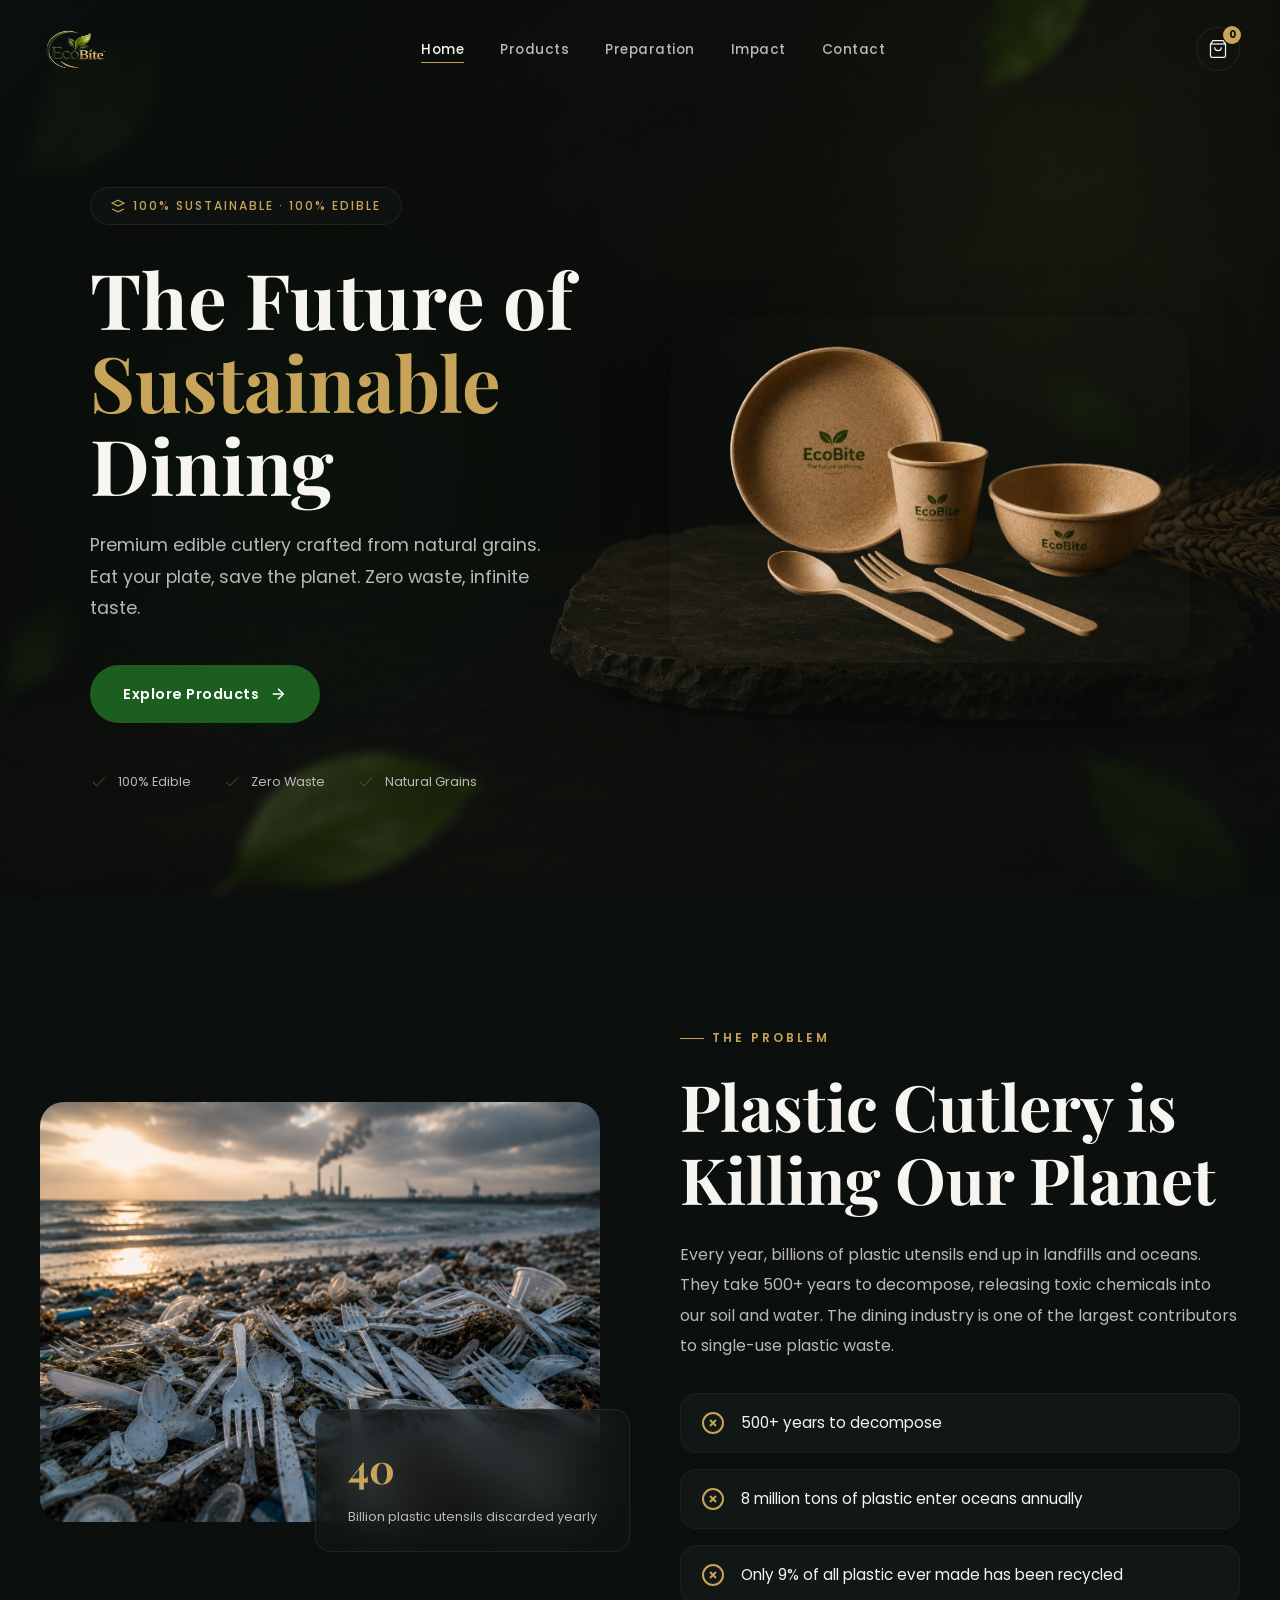
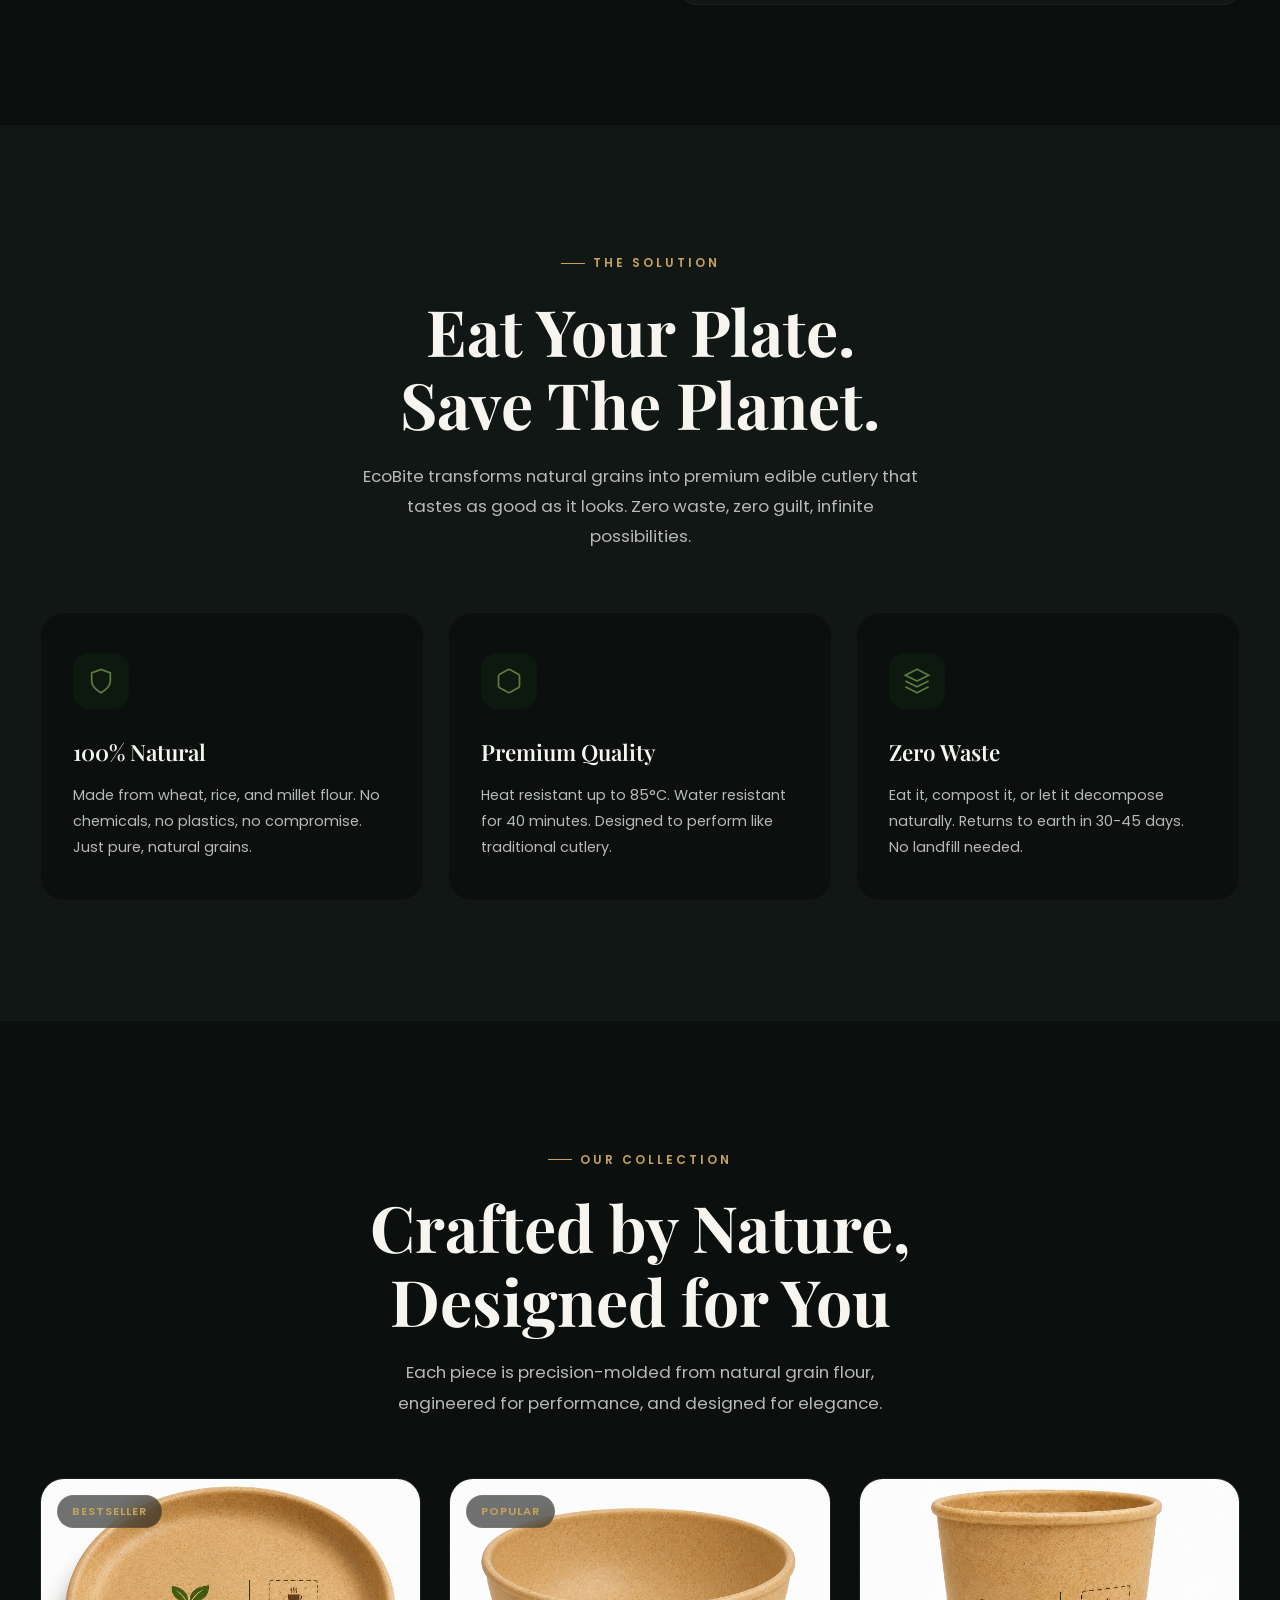
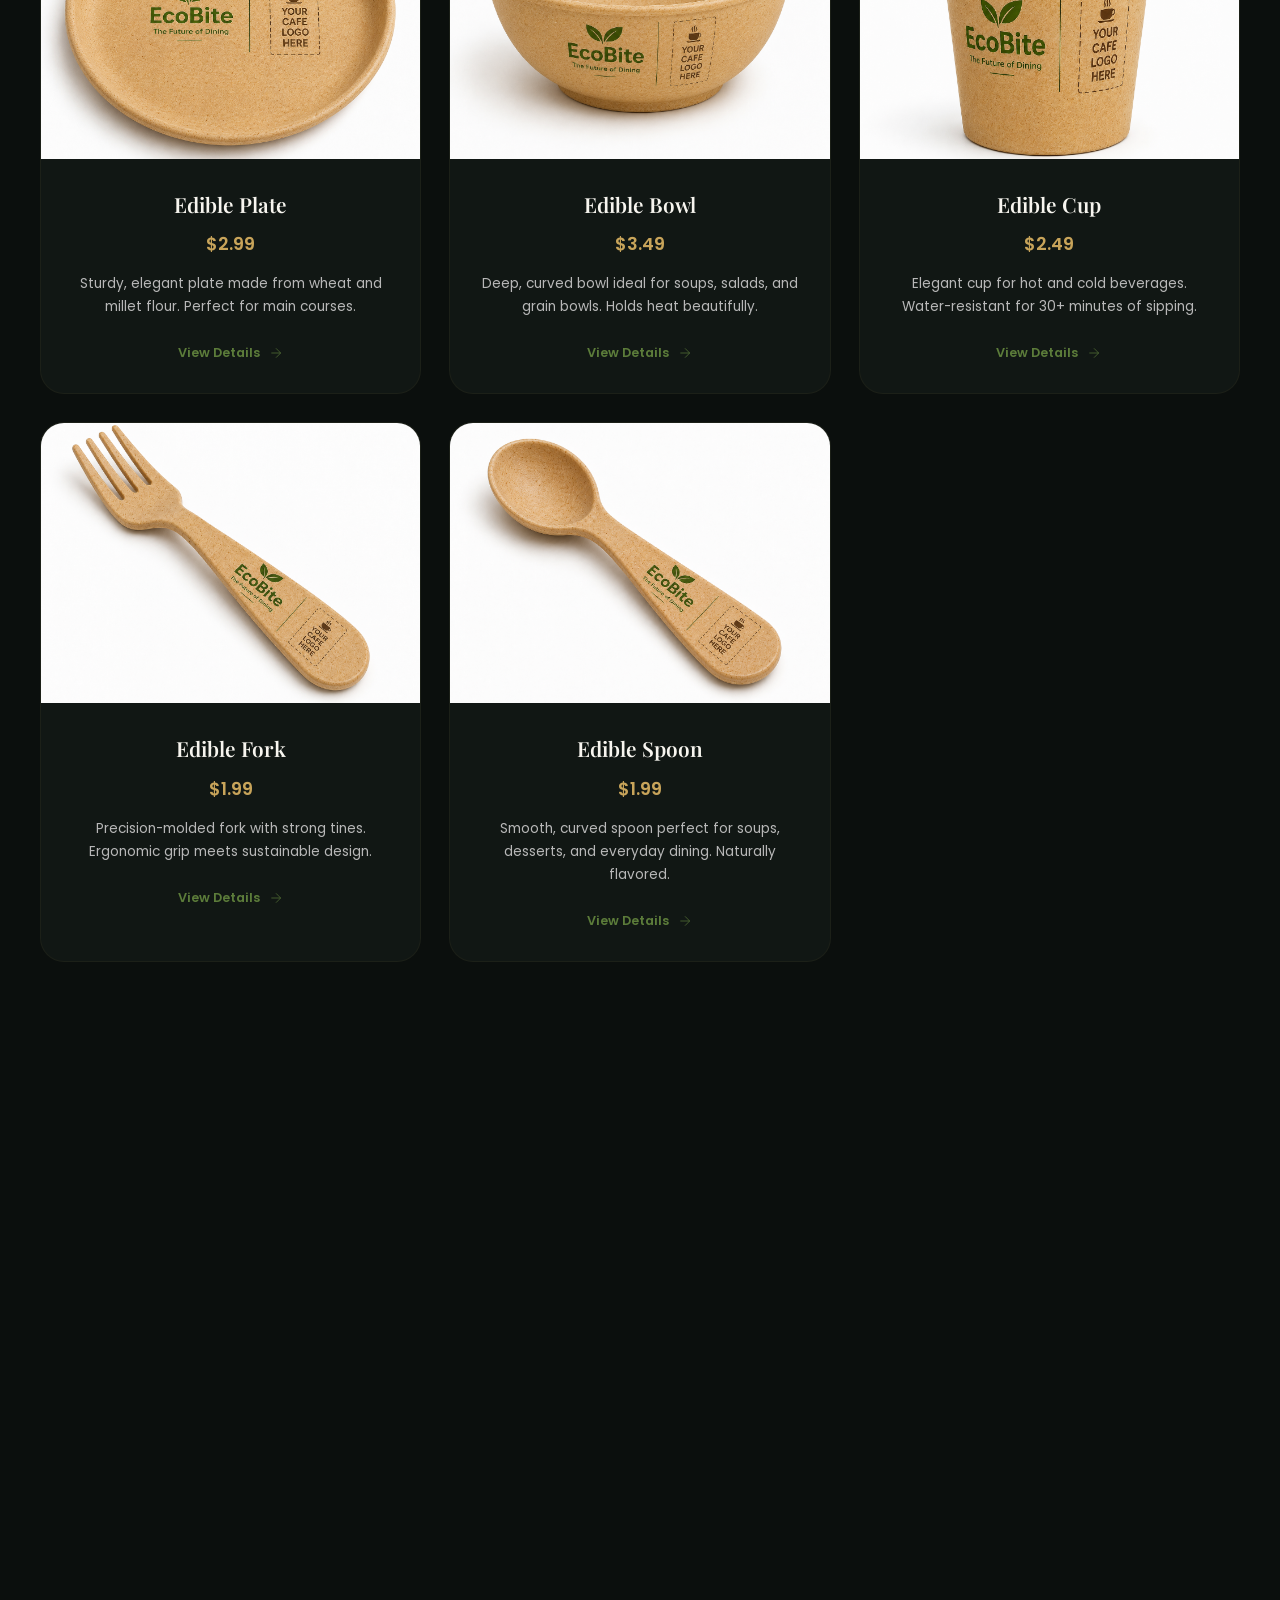
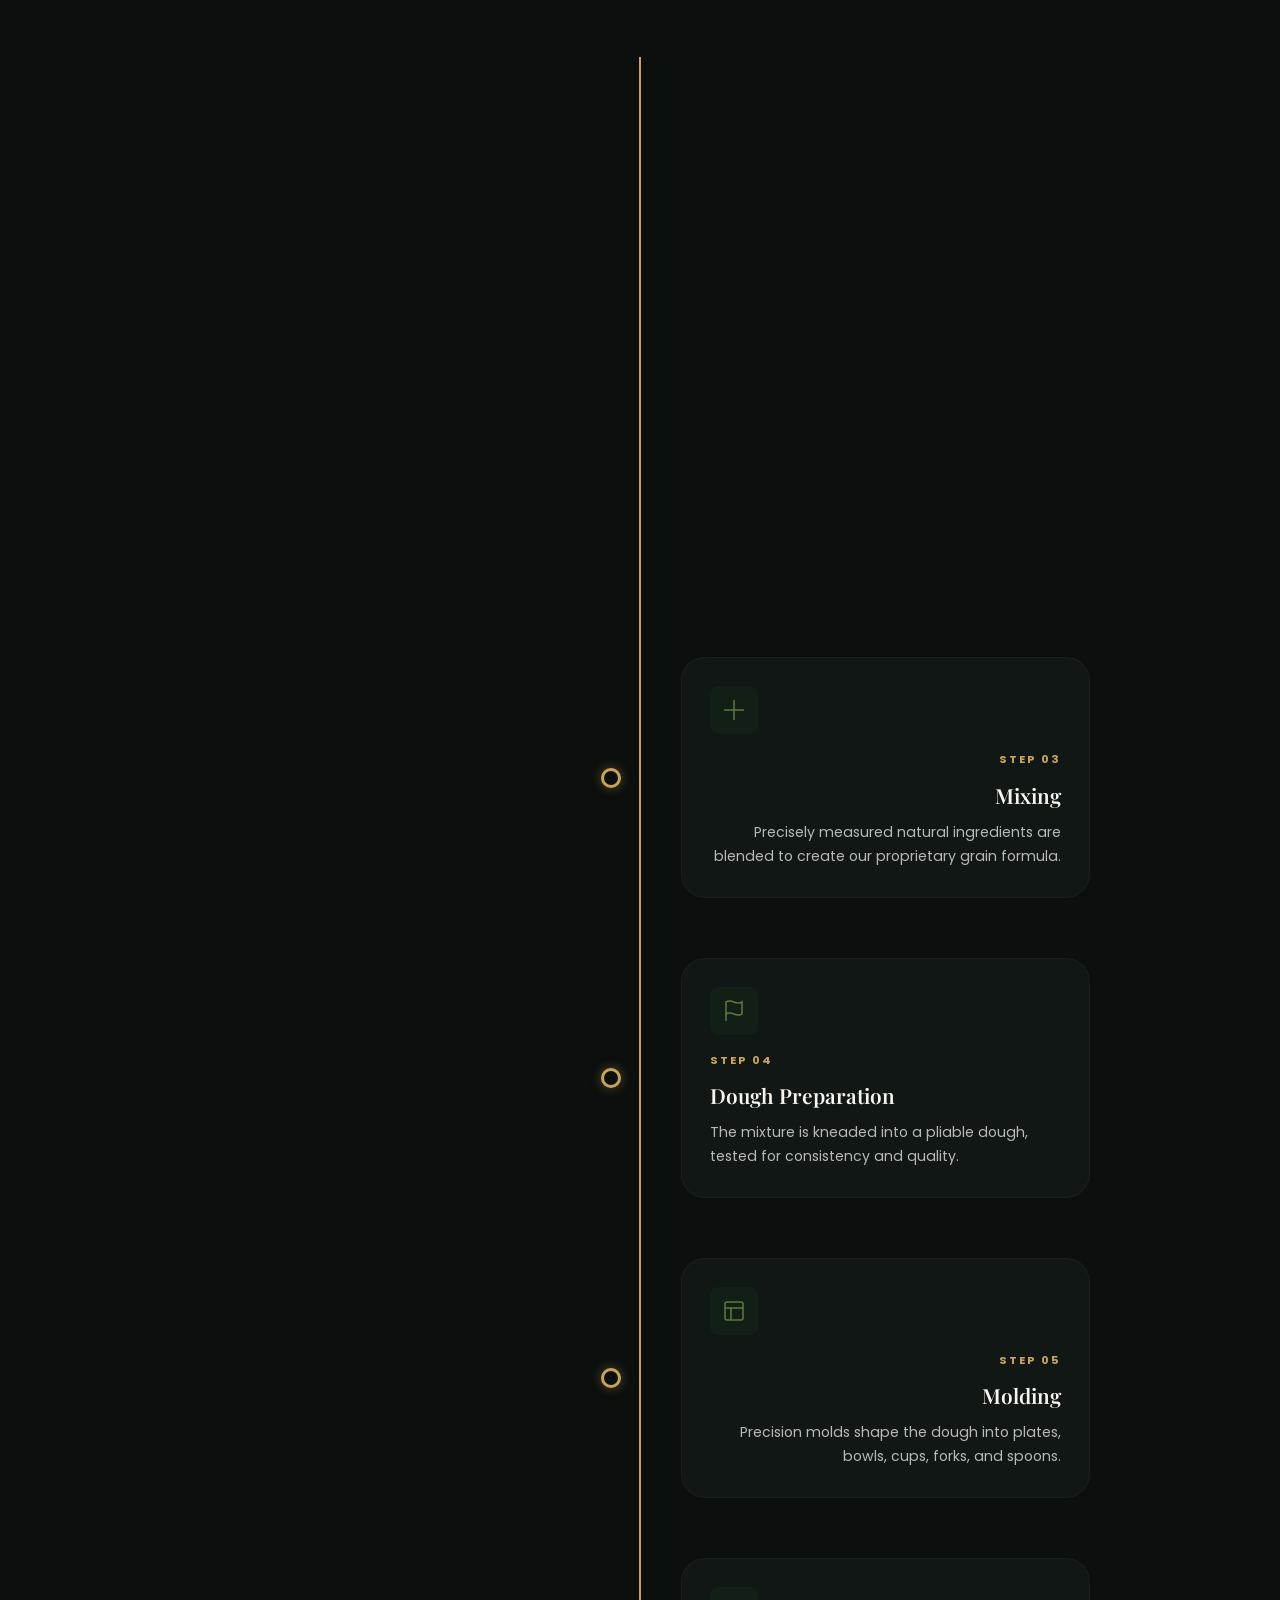
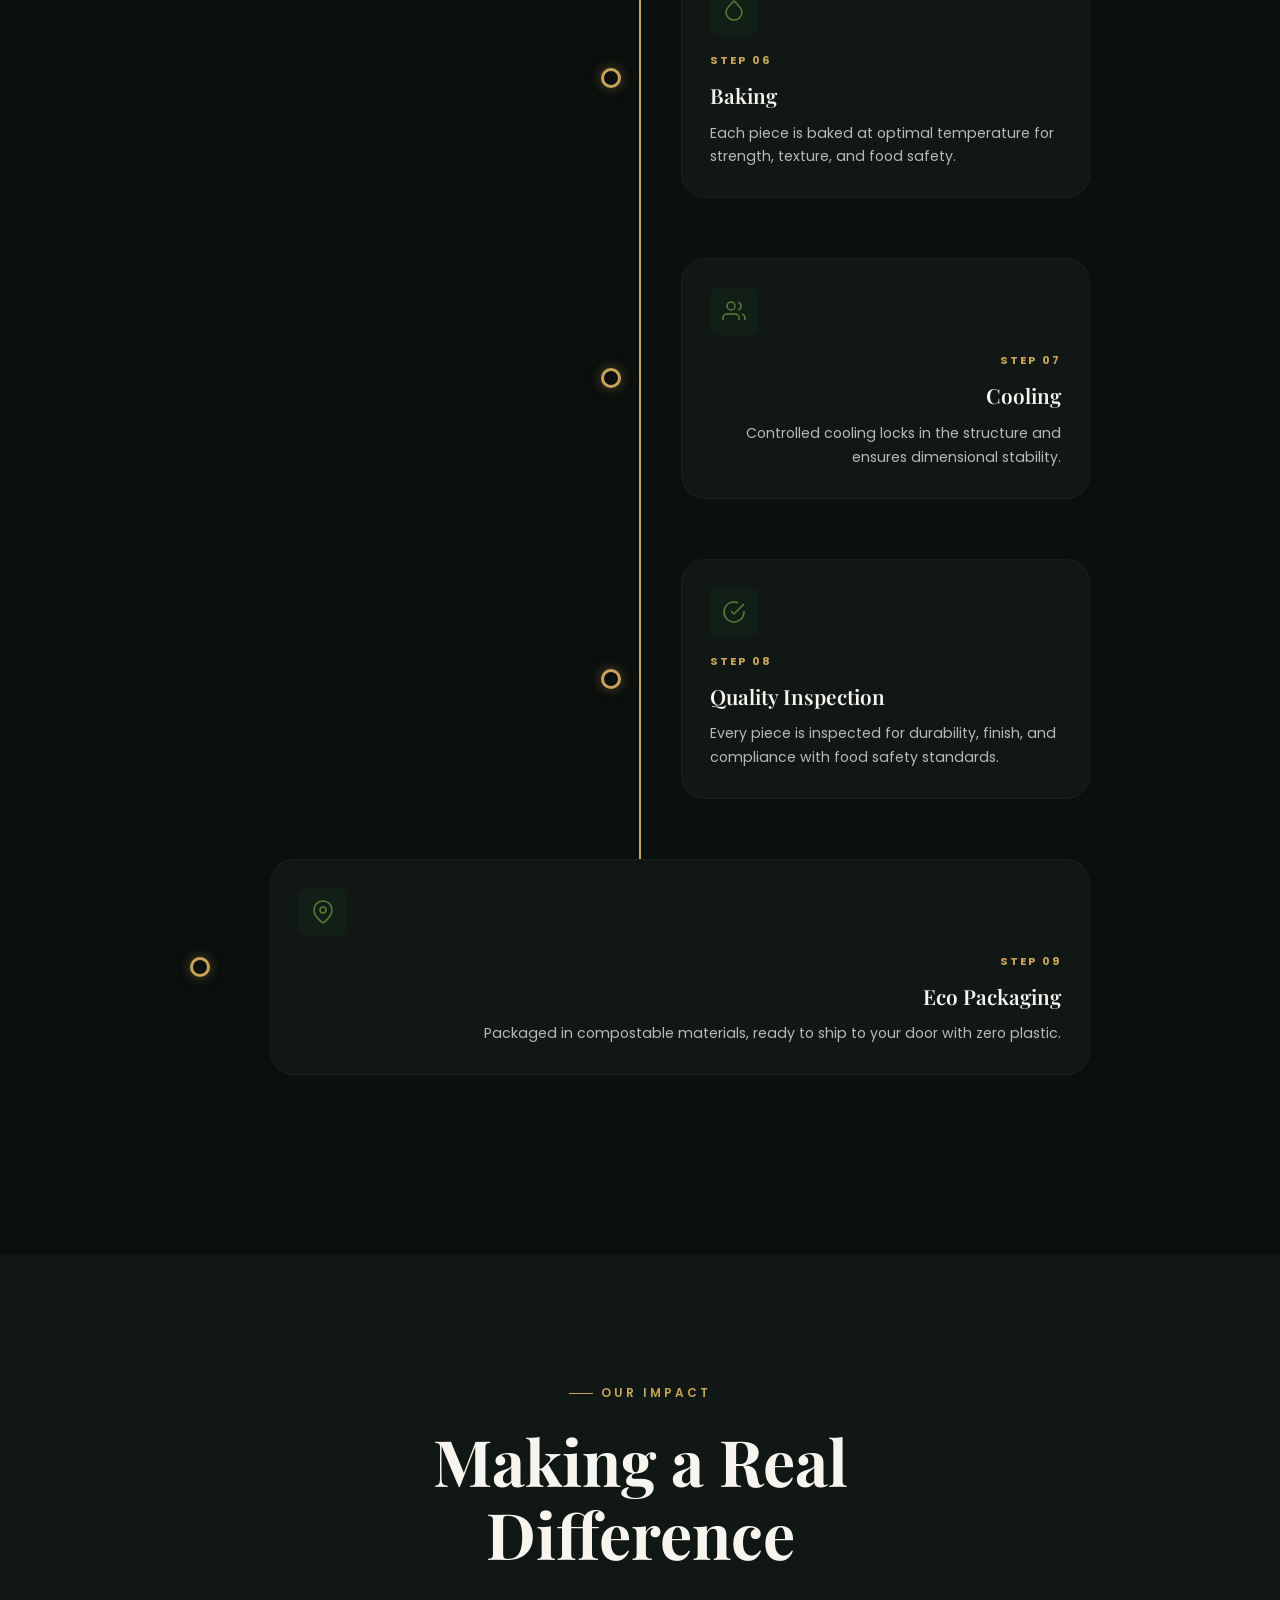
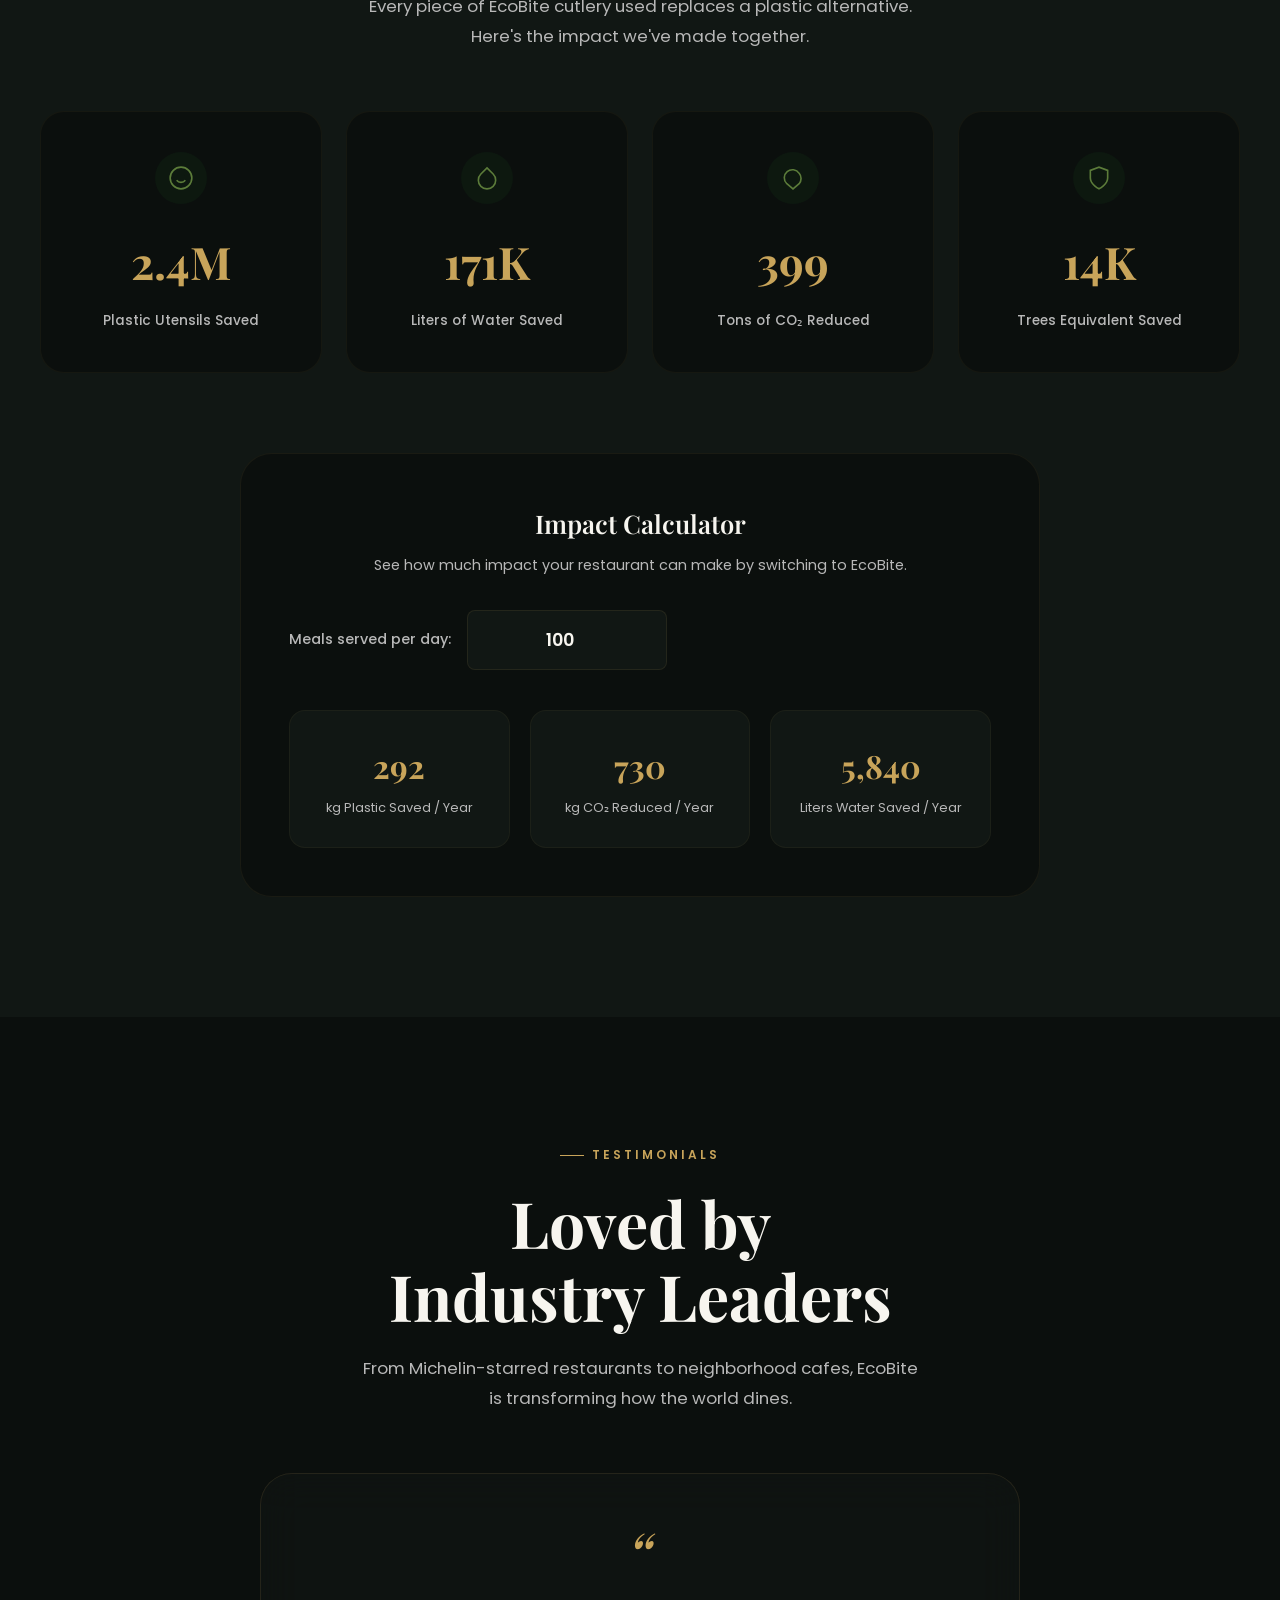
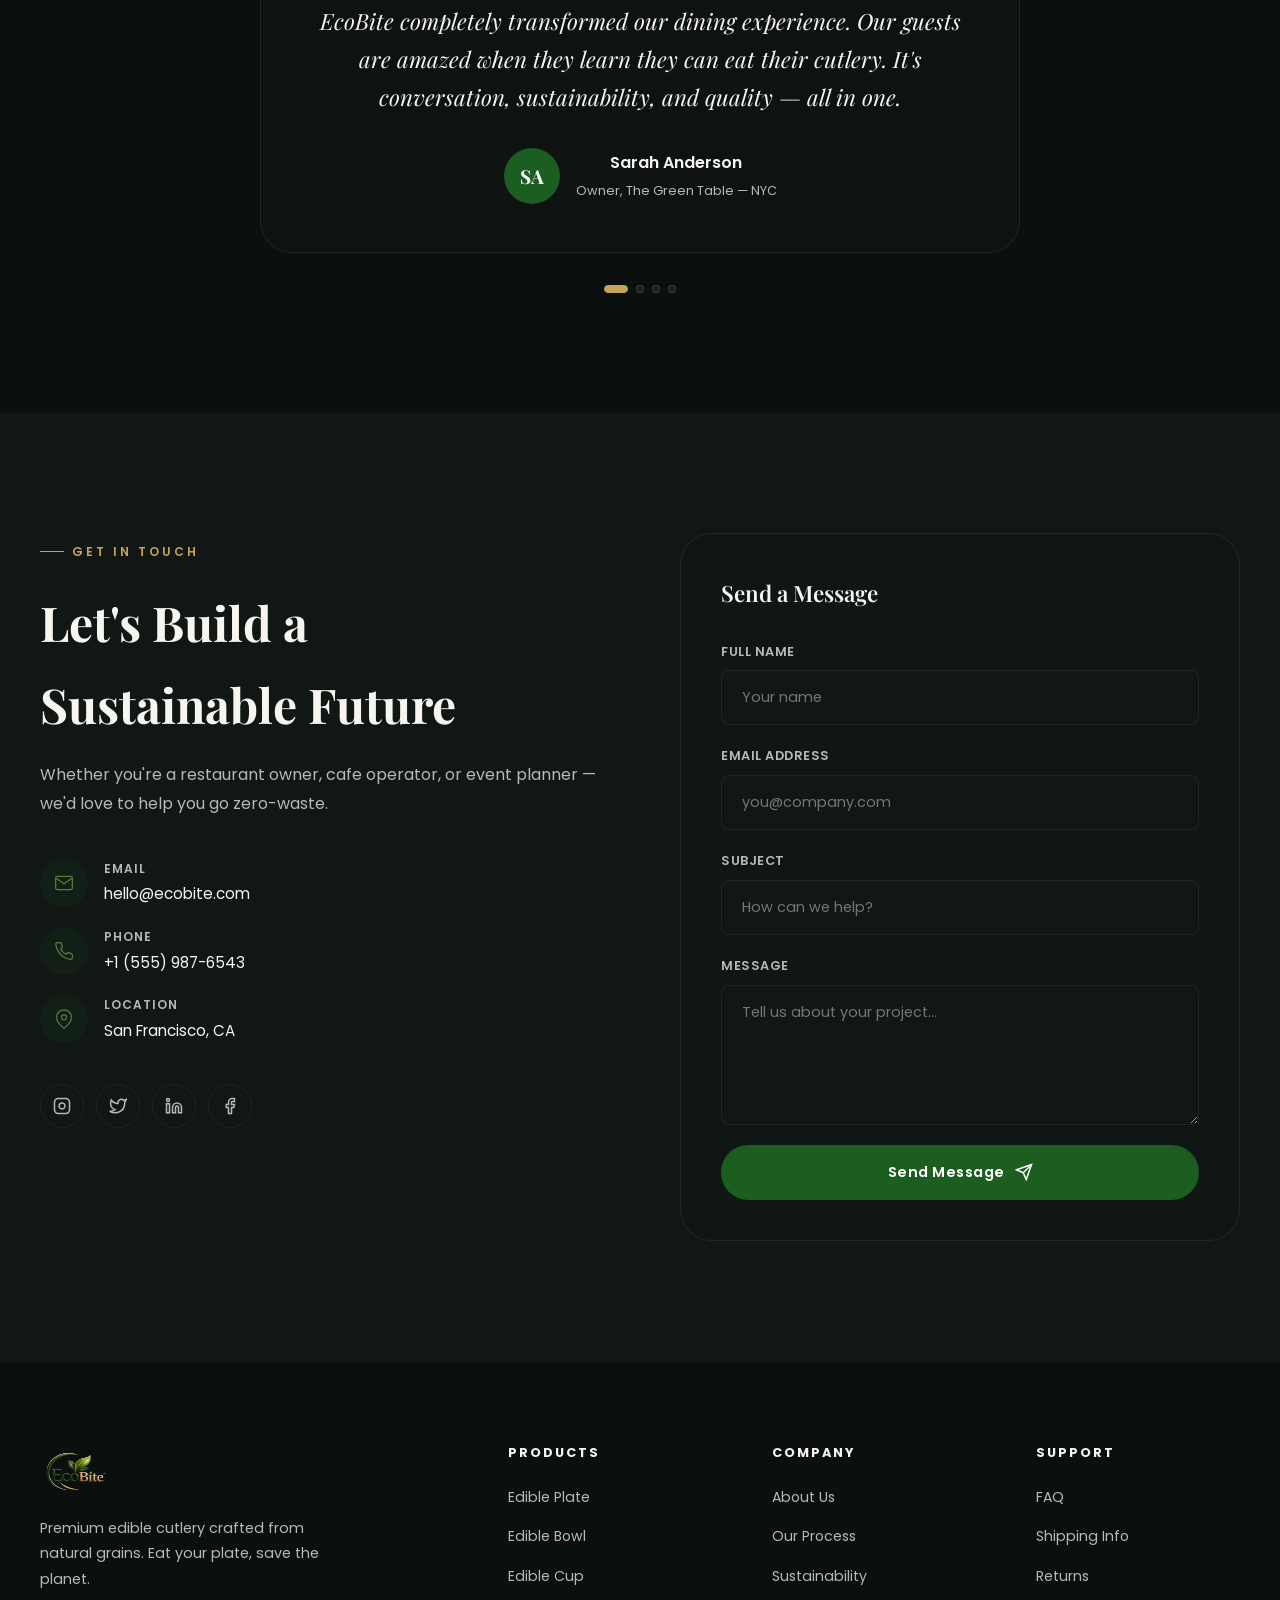
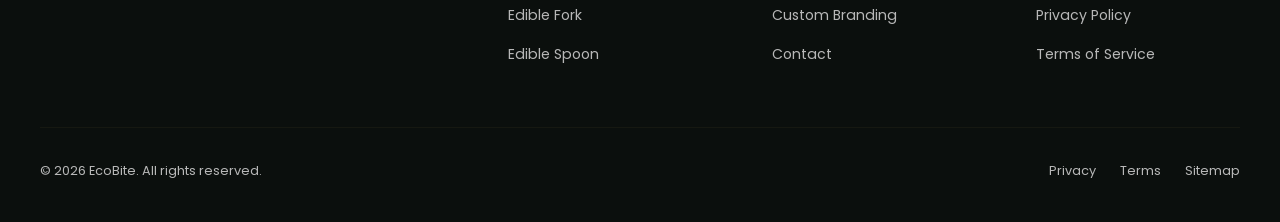
==== index.html @ d9e48e94 "Initial commit" ====
<!DOCTYPE html>
<html lang="en">
<head>
  <meta charset="UTF-8">
  <meta name="viewport" content="width=device-width, initial-scale=1.0">
  <meta name="description" content="EcoBite - Premium edible cutlery made from natural grains. The future of sustainable dining.">
  <title>EcoBite — The Future of Sustainable Dining</title>

  <!-- Fonts -->
  <link rel="preconnect" href="https://fonts.googleapis.com">
  <link rel="preconnect" href="https://fonts.gstatic.com" crossorigin>
  <link href="https://fonts.googleapis.com/css2?family=Playfair+Display:ital,wght@0,400;0,500;0,600;0,700;1,400&family=Poppins:wght@300;400;500;600;700&display=swap" rel="stylesheet">

  <!-- Styles -->
  <link rel="stylesheet" href="assets/css/style.css">
  <link rel="stylesheet" href="assets/css/animations.css">
  <link rel="stylesheet" href="assets/css/responsive.css">
</head>
<body>

  <!-- Page Loader
  <div class="page-loader" id="pageLoader">
    <div class="loader-content">
      <div class="loader-logo">Eco<span>Bite</span></div>
      <div class="loader-bar">
        <div class="loader-bar-fill"></div>
      </div>
    </div>
  </div> -->

  <!-- Scroll Progress -->
  <div class="scroll-progress" id="scrollProgress"></div>

  <!-- Navbar -->
  <nav class="navbar" id="navbar" role="navigation" aria-label="Main navigation">
    <div class="container">
      <a href="assets/images/logo.png" class="nav-logo" aria-label="EcoBite Home">
        <img src="assets/images/logo.png" alt="EcoBite Logo">
      </a>

      <ul class="nav-menu" id="navMenu">
        <li><a href="#hero" class="nav-link active">Home</a></li>
        <li><a href="products.html" class="nav-link">Products</a></li>
        <li><a href="#preparation" class="nav-link">Preparation</a></li>
        <!-- <li><a href="#branding" class="nav-link">Branding</a></li> -->
        <li><a href="#impact" class="nav-link">Impact</a></li>
        <li><a href="#contact" class="nav-link">Contact</a></li>
      </ul>

      <div class="nav-actions">
        <a href="cart.html" class="nav-cart" aria-label="Shopping cart">
          <svg viewBox="0 0 24 24"><path d="M6 2L3 6v14a2 2 0 002 2h14a2 2 0 002-2V6l-3-4z"/><line x1="3" y1="6" x2="21" y2="6"/><path d="M16 10a4 4 0 01-8 0"/></svg>
          <span class="cart-count" id="cartCount">0</span>
        </a>
        <button class="nav-toggle" id="navToggle" aria-label="Toggle menu" aria-expanded="false">
          <span></span>
          <span></span>
          <span></span>
        </button>
      </div>
    </div>
  </nav>

  <!-- Hero Section -->
  <section class="hero" id="hero">
    <div class="hero-bg">
      <img src="assets/images/background.png" alt="Sustainable dining background" loading="eager">
    </div>
    <div class="hero-spotlight" id="heroSpotlight"></div>

    <div class="container">
      <div class="hero-content reveal">
        <div class="hero-badge">
          <svg viewBox="0 0 24 24" width="14" height="14"><path d="M12 2L2 7l10 5 10-5-10-5z" stroke="currentColor" fill="none" stroke-width="2"/><path d="M2 17l10 5 10-5" stroke="currentColor" fill="none" stroke-width="2"/></svg>
          100% Sustainable · 100% Edible
        </div>
        <h1 class="hero-title">
          The Future of<br><span class="highlight">Sustainable</span><br>Dining
        </h1>
        <p class="hero-subtitle">
          Premium edible cutlery crafted from natural grains. Eat your plate, save the planet. Zero waste, infinite taste.
        </p>
        <div class="hero-buttons">
          <a href="products.html" class="btn btn-primary">
            Explore Products
            <svg viewBox="0 0 24 24"><line x1="5" y1="12" x2="19" y2="12"/><polyline points="12 5 19 12 12 19"/></svg>
          </a>
          <!-- <a href="#branding" class="btn btn-outline">Customize Your Brand</a> -->
        </div>
        <div class="hero-features">
          <div class="hero-feature">
            <svg viewBox="0 0 24 24"><polyline points="20 6 9 17 4 12"/></svg>
            <span>100% Edible</span>
          </div>
          <div class="hero-feature">
            <svg viewBox="0 0 24 24"><polyline points="20 6 9 17 4 12"/></svg>
            <span>Zero Waste</span>
          </div>
          <div class="hero-feature">
            <svg viewBox="0 0 24 24"><polyline points="20 6 9 17 4 12"/></svg>
            <span>Natural Grains</span>
          </div>
        </div>
      </div>

      <div class="hero-visual reveal-right delay-2">
        <div class="hero-image-wrapper" id="heroImageWrapper">
          <img src="assets/images/products.png" alt="EcoBite edible plate" loading="eager">
          <img class="hero-floating hero-floating-1 floating-leaf" src="assets/images/icons/leaf.svg" alt="" aria-hidden="true">
          <img class="hero-floating hero-floating-2 floating-leaf" src="assets/images/icons/leaf.svg" alt="" aria-hidden="true">
          <img class="hero-floating hero-floating-3 floating-leaf" src="assets/images/icons/leaf.svg" alt="" aria-hidden="true">
        </div>
      </div>
    </div>
  </section>

  <!-- Problem Section -->
  <section class="problem" id="problem">
    <div class="container">
      <div class="problem-visual reveal-left">
        <div class="problem-image img-zoom">
          <img src="assets/images/pollution.png " alt="Plastic pollution from disposable cutlery">
        </div>
        <div class="problem-stat-card reveal delay-3">
          <div class="number" data-count="40">40</div>
          <div class="label">Billion plastic utensils discarded yearly</div>
        </div>
      </div>

      <div class="problem-content reveal-right">
        <span class="section-label">The Problem</span>
        <h2 class="section-title">Plastic Cutlery is Killing Our Planet</h2>
        <p class="problem-text">
          Every year, billions of plastic utensils end up in landfills and oceans. They take 500+ years to decompose, releasing toxic chemicals into our soil and water. The dining industry is one of the largest contributors to single-use plastic waste.
        </p>
        <div class="problem-list">
          <div class="problem-list-item">
            <svg viewBox="0 0 24 24" stroke-width="2"><circle cx="12" cy="12" r="10"/><line x1="15" y1="9" x2="9" y2="15"/><line x1="9" y1="9" x2="15" y2="15"/></svg>
            <span>500+ years to decompose</span>
          </div>
          <div class="problem-list-item">
            <svg viewBox="0 0 24 24" stroke-width="2"><circle cx="12" cy="12" r="10"/><line x1="15" y1="9" x2="9" y2="15"/><line x1="9" y1="9" x2="15" y2="15"/></svg>
            <span>8 million tons of plastic enter oceans annually</span>
          </div>
          <div class="problem-list-item">
            <svg viewBox="0 0 24 24" stroke-width="2"><circle cx="12" cy="12" r="10"/><line x1="15" y1="9" x2="9" y2="15"/><line x1="9" y1="9" x2="15" y2="15"/></svg>
            <span>Only 9% of all plastic ever made has been recycled</span>
          </div>
        </div>
      </div>
    </div>
  </section>

  <!-- Solution Section -->
  <section class="solution" id="solution">
    <div class="container">
      <div class="reveal">
        <span class="section-label">The Solution</span>
        <h2 class="section-title">Eat Your Plate.<br>Save The Planet.</h2>
        <p class="section-subtitle">
          EcoBite transforms natural grains into premium edible cutlery that tastes as good as it looks. Zero waste, zero guilt, infinite possibilities.
        </p>
      </div>

      <div class="solution-grid stagger-in">
        <div class="solution-card reveal delay-1">
          <div class="solution-card-icon">
            <svg viewBox="0 0 24 24" stroke-width="1.5"><path d="M12 22s8-4 8-10V5l-8-3-8 3v7c0 6 8 10 8 10z"/></svg>
          </div>
          <h3>100% Natural</h3>
          <p>Made from wheat, rice, and millet flour. No chemicals, no plastics, no compromise. Just pure, natural grains.</p>
        </div>

        <div class="solution-card reveal delay-2">
          <div class="solution-card-icon">
            <svg viewBox="0 0 24 24" stroke-width="1.5"><path d="M21 16V8a2 2 0 00-1-1.73l-7-4a2 2 0 00-2 0l-7 4A2 2 0 003 8v8a2 2 0 001 1.73l7 4a2 2 0 002 0l7-4A2 2 0 0021 16z"/></svg>
          </div>
          <h3>Premium Quality</h3>
          <p>Heat resistant up to 85°C. Water resistant for 40 minutes. Designed to perform like traditional cutlery.</p>
        </div>

        <div class="solution-card reveal delay-3">
          <div class="solution-card-icon">
            <svg viewBox="0 0 24 24" stroke-width="1.5"><path d="M12 2L2 7l10 5 10-5-10-5zM2 17l10 5 10-5M2 12l10 5 10-5"/></svg>
          </div>
          <h3>Zero Waste</h3>
          <p>Eat it, compost it, or let it decompose naturally. Returns to earth in 30-45 days. No landfill needed.</p>
        </div>
      </div>
    </div>
  </section>

  <!-- Products Section -->
  <section class="products-section" id="products">
    <div class="container">
      <div class="reveal">
        <span class="section-label">Our Collection</span>
        <h2 class="section-title">Crafted by Nature,<br>Designed for You</h2>
        <p class="section-subtitle">
          Each piece is precision-molded from natural grain flour, engineered for performance, and designed for elegance.
        </p>
      </div>

      <div class="products-grid stagger-in">
        <div class="product-card reveal delay-1" onclick="window.location.href='product.html?id=plate'">
          <div class="product-card-image img-zoom">
            <img src="assets/images/plate.png" alt="EcoBite Edible Plate" loading="lazy">
            <span class="product-card-tag">Bestseller</span>
          </div>
          <div class="product-card-body">
            <h3>Edible Plate</h3>
            <div class="price">$2.99</div>
            <p>Sturdy, elegant plate made from wheat and millet flour. Perfect for main courses.</p>
            <a href="product.html?id=plate" class="product-card-link">
              View Details
              <svg viewBox="0 0 24 24"><line x1="5" y1="12" x2="19" y2="12"/><polyline points="12 5 19 12 12 19"/></svg>
            </a>
          </div>
        </div>

        <div class="product-card reveal delay-2" onclick="window.location.href='product.html?id=bowl'">
          <div class="product-card-image img-zoom">
            <img src="assets/images/bowl.png" alt="EcoBite Edible Bowl" loading="lazy">
            <span class="product-card-tag">Popular</span>
          </div>
          <div class="product-card-body">
            <h3>Edible Bowl</h3>
            <div class="price">$3.49</div>
            <p>Deep, curved bowl ideal for soups, salads, and grain bowls. Holds heat beautifully.</p>
            <a href="product.html?id=bowl" class="product-card-link">
              View Details
              <svg viewBox="0 0 24 24"><line x1="5" y1="12" x2="19" y2="12"/><polyline points="12 5 19 12 12 19"/></svg>
            </a>
          </div>
        </div>

        <div class="product-card reveal delay-3" onclick="window.location.href='product.html?id=cup'">
          <div class="product-card-image img-zoom">
            <img src="assets/images/cup.png" alt="EcoBite Edible Cup" loading="lazy">
          </div>
          <div class="product-card-body">
            <h3>Edible Cup</h3>
            <div class="price">$2.49</div>
            <p>Elegant cup for hot and cold beverages. Water-resistant for 30+ minutes of sipping.</p>
            <a href="product.html?id=cup" class="product-card-link">
              View Details
              <svg viewBox="0 0 24 24"><line x1="5" y1="12" x2="19" y2="12"/><polyline points="12 5 19 12 12 19"/></svg>
            </a>
          </div>
        </div>

        <div class="product-card reveal delay-1" onclick="window.location.href='product.html?id=fork'">
          <div class="product-card-image img-zoom">
            <img src="assets/images/fork.png" alt="EcoBite Edible Fork" loading="lazy">
          </div>
          <div class="product-card-body">
            <h3>Edible Fork</h3>
            <div class="price">$1.99</div>
            <p>Precision-molded fork with strong tines. Ergonomic grip meets sustainable design.</p>
            <a href="product.html?id=fork" class="product-card-link">
              View Details
              <svg viewBox="0 0 24 24"><line x1="5" y1="12" x2="19" y2="12"/><polyline points="12 5 19 12 12 19"/></svg>
            </a>
          </div>
        </div>

        <div class="product-card reveal delay-2" onclick="window.location.href='product.html?id=spoon'">
          <div class="product-card-image img-zoom">
            <img src="assets/images/spoon.png" alt="EcoBite Edible Spoon" loading="lazy">
          </div>
          <div class="product-card-body">
            <h3>Edible Spoon</h3>
            <div class="price">$1.99</div>
            <p>Smooth, curved spoon perfect for soups, desserts, and everyday dining. Naturally flavored.</p>
            <a href="product.html?id=spoon" class="product-card-link">
              View Details
              <svg viewBox="0 0 24 24"><line x1="5" y1="12" x2="19" y2="12"/><polyline points="12 5 19 12 12 19"/></svg>
            </a>
          </div>
        </div>
      </div>

      <div class="products-cta reveal">
        <a href="products.html" class="btn btn-outline">
          View All Products
          <svg viewBox="0 0 24 24"><line x1="5" y1="12" x2="19" y2="12"/><polyline points="12 5 19 12 12 19"/></svg>
        </a>
      </div>
    </div>
  </section>

  <!-- Branding Studio
  <section class="branding" id="branding">
    <div class="container">
      <div class="reveal">
        <span class="section-label">Custom Branding</span>
        <h2 class="section-title">Your Brand,<br>Our Cutlery</h2>
        <p class="section-subtitle">
          Design custom-branded edible cutlery for your restaurant, cafe, or event. See it live before you order.
        </p>
      </div>

      <div class="branding-studio reveal-scale">
        <div class="branding-controls">
          <h3>Design Studio</h3>

          <div class="form-group">
            <label for="cafeName">Cafe / Brand Name</label>
            <input type="text" id="cafeName" placeholder="e.g. The Green Leaf Cafe" maxlength="30">
          </div>

          <div class="form-group">
            <label for="logoUpload">Upload Logo</label>
            <input type="file" id="logoUpload" accept="image/*">
          </div>

          <div class="form-group">
            <label for="fontSelect">Font Style</label>
            <select id="fontSelect">
              <option value="Playfair Display">Playfair Display</option>
              <option value="Poppins">Poppins</option>
              <option value="Georgia">Georgia</option>
              <option value="Courier New">Courier New</option>
            </select>
          </div>

          <div class="form-group">
            <label for="textSize">Text Size</label>
            <input type="range" id="textSize" min="12" max="36" value="20">
          </div>

          <div class="form-group">
            <label for="logoPosition">Logo Position</label>
            <select id="logoPosition">
              <option value="center">Center</option>
              <option value="top">Top</option>
              <option value="bottom">Bottom</option>
              <option value="left">Left</option>
              <option value="right">Right</option>
            </select>
          </div>

          <div class="form-group">
            <label for="textPosition">Text Position</label>
            <select id="textPosition">
              <option value="below">Below Logo</option>
              <option value="above">Above Logo</option>
              <option value="overlay">Overlay</option>
            </select>
          </div>

          <div class="branding-actions">
            <button class="btn btn-outline" id="resetBranding">Reset</button>
            <button class="btn btn-gold" id="downloadBranding">
              <svg viewBox="0 0 24 24"><path d="M21 15v4a2 2 0 01-2 2H5a2 2 0 01-2-2v-4"/><polyline points="7 10 12 15 17 10"/><line x1="12" y1="15" x2="12" y2="3"/></svg>
              Download
            </button>
          </div>
        </div>

        <div class="branding-preview">
          <div class="preview-product-tabs">
            <button class="preview-tab active" data-product="plate">Plate</button>
            <button class="preview-tab" data-product="cup">Cup</button>
            <button class="preview-tab" data-product="fork">Fork</button>
            <button class="preview-tab" data-product="spoon">Spoon</button>
            <button class="preview-tab" data-product="bowl">Bowl</button>
          </div>
          <div class="preview-canvas-container">
            <canvas id="brandingCanvas" width="360" height="360"></canvas>
          </div>
        </div>
      </div>
    </div>
  </section> -->

  <!-- Preparation Process -->
  <section class="preparation" id="preparation">
    <div class="container">
      <div class="reveal">
        <span class="section-label">Our Process</span>
        <h2 class="section-title">From Grain to<br>Your Table</h2>
        <p class="section-subtitle">
          Every piece of EcoBite cutlery goes through a meticulous 9-step process to ensure premium quality and sustainability.
        </p>
      </div>

      <div class="timeline" id="timeline">
        <div class="timeline-progress" id="timelineProgress"></div>

        <div class="timeline-item reveal-left">
          <div class="timeline-item-content">
            <div class="timeline-item-icon">
              <svg viewBox="0 0 24 24" stroke-width="1.5"><path d="M12 22c5.523 0 10-4.477 10-10S17.523 2 12 2 2 6.477 2 12s4.477 10 10 10z"/><path d="M7 12l3 3 7-7"/></svg>
            </div>
            <div class="timeline-step">Step 01</div>
            <h3>Grain Selection</h3>
            <p>We source the finest organic wheat, rice, and millet flour from certified sustainable farms.</p>
          </div>
          <div class="timeline-dot"></div>
          <div class="timeline-spacer"></div>
        </div>

        <div class="timeline-item reveal-right">
          <div class="timeline-spacer"></div>
          <div class="timeline-dot"></div>
          <div class="timeline-item-content">
            <div class="timeline-item-icon">
              <svg viewBox="0 0 24 24" stroke-width="1.5"><circle cx="12" cy="12" r="10"/><path d="M8 12h8M12 8v8"/></svg>
            </div>
            <div class="timeline-step">Step 02</div>
            <h3>Grinding</h3>
            <p>Grains are precision-ground to achieve the perfect texture for molding and durability.</p>
          </div>
        </div>

        <div class="timeline-item reveal-left">
          <div class="timeline-item-content">
            <div class="timeline-item-icon">
              <svg viewBox="0 0 24 24" stroke-width="1.5"><path d="M12 2v20M2 12h20"/></svg>
            </div>
            <div class="timeline-step">Step 03</div>
            <h3>Mixing</h3>
            <p>Precisely measured natural ingredients are blended to create our proprietary grain formula.</p>
          </div>
          <div class="timeline-dot"></div>
          <div class="timeline-spacer"></div>
        </div>

        <div class="timeline-item reveal-right">
          <div class="timeline-spacer"></div>
          <div class="timeline-dot"></div>
          <div class="timeline-item-content">
            <div class="timeline-item-icon">
              <svg viewBox="0 0 24 24" stroke-width="1.5"><path d="M4 15s1-1 4-1 5 2 8 2 4-1 4-1V3s-1 1-4 1-5-2-8-2-4 1-4 1z"/><line x1="4" y1="22" x2="4" y2="15"/></svg>
            </div>
            <div class="timeline-step">Step 04</div>
            <h3>Dough Preparation</h3>
            <p>The mixture is kneaded into a pliable dough, tested for consistency and quality.</p>
          </div>
        </div>

        <div class="timeline-item reveal-left">
          <div class="timeline-item-content">
            <div class="timeline-item-icon">
              <svg viewBox="0 0 24 24" stroke-width="1.5"><rect x="3" y="3" width="18" height="18" rx="2"/><path d="M3 9h18M9 21V9"/></svg>
            </div>
            <div class="timeline-step">Step 05</div>
            <h3>Molding</h3>
            <p>Precision molds shape the dough into plates, bowls, cups, forks, and spoons.</p>
          </div>
          <div class="timeline-dot"></div>
          <div class="timeline-spacer"></div>
        </div>

        <div class="timeline-item reveal-right">
          <div class="timeline-spacer"></div>
          <div class="timeline-dot"></div>
          <div class="timeline-item-content">
            <div class="timeline-item-icon">
              <svg viewBox="0 0 24 24" stroke-width="1.5"><path d="M12 2c-4 4-8 7-8 11a8 8 0 0016 0c0-4-4-7-8-11z"/></svg>
            </div>
            <div class="timeline-step">Step 06</div>
            <h3>Baking</h3>
            <p>Each piece is baked at optimal temperature for strength, texture, and food safety.</p>
          </div>
        </div>

        <div class="timeline-item reveal-left">
          <div class="timeline-item-content">
            <div class="timeline-item-icon">
              <svg viewBox="0 0 24 24" stroke-width="1.5"><path d="M17 21v-2a4 4 0 00-4-4H5a4 4 0 00-4 4v2"/><circle cx="9" cy="7" r="4"/><path d="M23 21v-2a4 4 0 00-3-3.87M16 3.13a4 4 0 010 7.75"/></svg>
            </div>
            <div class="timeline-step">Step 07</div>
            <h3>Cooling</h3>
            <p>Controlled cooling locks in the structure and ensures dimensional stability.</p>
          </div>
          <div class="timeline-dot"></div>
          <div class="timeline-spacer"></div>
        </div>

        <div class="timeline-item reveal-right">
          <div class="timeline-spacer"></div>
          <div class="timeline-dot"></div>
          <div class="timeline-item-content">
            <div class="timeline-item-icon">
              <svg viewBox="0 0 24 24" stroke-width="1.5"><path d="M22 11.08V12a10 10 0 11-5.93-9.14"/><polyline points="22 4 12 14.01 9 11.01"/></svg>
            </div>
            <div class="timeline-step">Step 08</div>
            <h3>Quality Inspection</h3>
            <p>Every piece is inspected for durability, finish, and compliance with food safety standards.</p>
          </div>
        </div>

        <div class="timeline-item reveal-left">
          <div class="timeline-item-content">
            <div class="timeline-item-icon">
              <svg viewBox="0 0 24 24" stroke-width="1.5"><path d="M21 10c0 7-9 13-9 13s-9-6-9-13a9 9 0 0118 0z"/><circle cx="12" cy="10" r="3"/></svg>
            </div>
            <div class="timeline-step">Step 09</div>
            <h3>Eco Packaging</h3>
            <p>Packaged in compostable materials, ready to ship to your door with zero plastic.</p>
          </div>
          <div class="timeline-dot"></div>
        </div>
      </div>
    </div>
  </section>

  <!-- Impact Section -->
  <section class="impact" id="impact">
    <div class="container">
      <div class="reveal">
        <span class="section-label">Our Impact</span>
        <h2 class="section-title">Making a Real<br>Difference</h2>
        <p class="section-subtitle">
          Every piece of EcoBite cutlery used replaces a plastic alternative. Here's the impact we've made together.
        </p>
      </div>

      <div class="impact-counters stagger-in">
        <div class="counter-card reveal delay-1">
          <div class="counter-icon">
            <svg viewBox="0 0 24 24" stroke-width="1.5"><path d="M12 22c5.523 0 10-4.477 10-10S17.523 2 12 2 2 6.477 2 12s4.477 10 10 10z"/><path d="M8 14s1.5 2 4 2 4-2 4-2"/><line x1="9" y1="9" x2="9.01" y2="9"/><line x1="15" y1="9" x2="15.01" y2="9"/></svg>
          </div>
          <div class="counter-number" data-target="2500000">0</div>
          <div class="counter-label">Plastic Utensils Saved</div>
        </div>

        <div class="counter-card reveal delay-2">
          <div class="counter-icon">
            <svg viewBox="0 0 24 24" stroke-width="1.5"><path d="M12 2.69l5.66 5.66a8 8 0 11-11.31 0z"/></svg>
          </div>
          <div class="counter-number" data-target="180000">0</div>
          <div class="counter-label">Liters of Water Saved</div>
        </div>

        <div class="counter-card reveal delay-3">
          <div class="counter-icon">
            <svg viewBox="0 0 24 24" stroke-width="1.5"><path d="M17.7 7.7a7.5 7.5 0 10-11.4 9.6L12 22l5.7-4.7a7.5 7.5 0 000-9.6z"/></svg>
          </div>
          <div class="counter-number" data-target="420">0</div>
          <div class="counter-label">Tons of CO₂ Reduced</div>
        </div>

        <div class="counter-card reveal delay-4">
          <div class="counter-icon">
            <svg viewBox="0 0 24 24" stroke-width="1.5"><path d="M12 22s8-4 8-10V5l-8-3-8 3v7c0 6 8 10 8 10z"/></svg>
          </div>
          <div class="counter-number" data-target="15000">0</div>
          <div class="counter-label">Trees Equivalent Saved</div>
        </div>
      </div>

      <!-- Calculator -->
      <div class="calculator reveal-scale">
        <h3>Impact Calculator</h3>
        <p>See how much impact your restaurant can make by switching to EcoBite.</p>

        <div class="calculator-input-group">
          <label for="mealsPerDay">Meals served per day:</label>
          <input type="number" id="mealsPerDay" value="100" min="1" max="10000" placeholder="100">
        </div>

        <div class="calculator-results">
          <div class="calc-result-card">
            <div class="value" id="calcPlastic">0</div>
            <div class="label">kg Plastic Saved / Year</div>
          </div>
          <div class="calc-result-card">
            <div class="value" id="calcCO2">0</div>
            <div class="label">kg CO₂ Reduced / Year</div>
          </div>
          <div class="calc-result-card">
            <div class="value" id="calcWater">0</div>
            <div class="label">Liters Water Saved / Year</div>
          </div>
        </div>
      </div>
    </div>
  </section>

  <!-- Testimonials -->
  <section class="testimonials" id="testimonials">
    <div class="container">
      <div class="reveal">
        <span class="section-label">Testimonials</span>
        <h2 class="section-title">Loved by<br>Industry Leaders</h2>
        <p class="section-subtitle">
          From Michelin-starred restaurants to neighborhood cafes, EcoBite is transforming how the world dines.
        </p>
      </div>

      <div class="testimonial-slider reveal-scale" id="testimonialSlider">
        <div class="testimonial-track" id="testimonialTrack">
          <div class="testimonial-slide">
            <div class="testimonial-card">
              <div class="testimonial-quote">
                EcoBite completely transformed our dining experience. Our guests are amazed when they learn they can eat their cutlery. It's conversation, sustainability, and quality — all in one.
              </div>
              <div class="testimonial-author">
                <div class="testimonial-avatar">SA</div>
                <div class="testimonial-info">
                  <h4>Sarah Anderson</h4>
                  <span>Owner, The Green Table — NYC</span>
                </div>
              </div>
            </div>
          </div>

          <div class="testimonial-slide">
            <div class="testimonial-card">
              <div class="testimonial-quote">
                We switched from plastic to EcoBite six months ago. Our waste has dropped by 40%, and our customers love the story behind every bite. It's a no-brainer for any serious restaurant.
              </div>
              <div class="testimonial-author">
                <div class="testimonial-avatar">MR</div>
                <div class="testimonial-info">
                  <h4>Marco Rosetti</h4>
                  <span>Chef, Terra Bistro — Milan</span>
                </div>
              </div>
            </div>
          </div>

          <div class="testimonial-slide">
            <div class="testimonial-card">
              <div class="testimonial-quote">
                The branding studio was a game-changer. We customized cutlery with our cafe logo and it's become our signature. Customers post about it daily. Best marketing investment ever.
              </div>
              <div class="testimonial-author">
                <div class="testimonial-avatar">JP</div>
                <div class="testimonial-info">
                  <h4>Jessica Park</h4>
                  <span>Founder, Bloom Cafe — Seoul</span>
                </div>
              </div>
            </div>
          </div>

          <div class="testimonial-slide">
            <div class="testimonial-card">
              <div class="testimonial-quote">
                Quality is exceptional. Heat resistance is perfect for our soups and the cups hold up beautifully. EcoBite proves sustainability doesn't mean compromise.
              </div>
              <div class="testimonial-author">
                <div class="testimonial-avatar">DK</div>
                <div class="testimonial-info">
                  <h4>David Kim</h4>
                  <span>Director, Earth Eats — San Francisco</span>
                </div>
              </div>
            </div>
          </div>
        </div>

        <div class="testimonial-dots" id="testimonialDots">
          <button class="testimonial-dot active" data-index="0" aria-label="Testimonial 1"></button>
          <button class="testimonial-dot" data-index="1" aria-label="Testimonial 2"></button>
          <button class="testimonial-dot" data-index="2" aria-label="Testimonial 3"></button>
          <button class="testimonial-dot" data-index="3" aria-label="Testimonial 4"></button>
        </div>
      </div>
    </div>
  </section>

  <!-- Contact Section -->
  <section class="contact" id="contact">
    <div class="container">
      <div class="contact-info reveal-left">
        <span class="section-label">Get in Touch</span>
        <h2>Let's Build a<br>Sustainable Future</h2>
        <p>Whether you're a restaurant owner, cafe operator, or event planner — we'd love to help you go zero-waste.</p>

        <div class="contact-details">
          <div class="contact-detail">
            <div class="contact-detail-icon">
              <svg viewBox="0 0 24 24" stroke-width="1.5"><path d="M4 4h16c1.1 0 2 .9 2 2v12c0 1.1-.9 2-2 2H4c-1.1 0-2-.9-2-2V6c0-1.1.9-2 2-2z"/><polyline points="22,6 12,13 2,6"/></svg>
            </div>
            <div class="contact-detail-text">
              <span>Email</span>
              <p>hello@ecobite.com</p>
            </div>
          </div>
          <div class="contact-detail">
            <div class="contact-detail-icon">
              <svg viewBox="0 0 24 24" stroke-width="1.5"><path d="M22 16.92v3a2 2 0 01-2.18 2 19.79 19.79 0 01-8.63-3.07 19.5 19.5 0 01-6-6 19.79 19.79 0 01-3.07-8.67A2 2 0 014.11 2h3a2 2 0 012 1.72 12.84 12.84 0 00.7 2.81 2 2 0 01-.45 2.11L8.09 9.91a16 16 0 006 6l1.27-1.27a2 2 0 012.11-.45 12.84 12.84 0 002.81.7A2 2 0 0122 16.92z"/></svg>
            </div>
            <div class="contact-detail-text">
              <span>Phone</span>
              <p>+1 (555) 987-6543</p>
            </div>
          </div>
          <div class="contact-detail">
            <div class="contact-detail-icon">
              <svg viewBox="0 0 24 24" stroke-width="1.5"><path d="M21 10c0 7-9 13-9 13s-9-6-9-13a9 9 0 0118 0z"/><circle cx="12" cy="10" r="3"/></svg>
            </div>
            <div class="contact-detail-text">
              <span>Location</span>
              <p>San Francisco, CA</p>
            </div>
          </div>
        </div>

        <div class="contact-socials">
          <a href="#" class="contact-social" aria-label="Instagram">
            <svg viewBox="0 0 24 24"><rect x="2" y="2" width="20" height="20" rx="5"/><path d="M16 11.37A4 4 0 1112.63 8 4 4 0 0116 11.37z"/><line x1="17.5" y1="6.5" x2="17.51" y2="6.5"/></svg>
          </a>
          <a href="#" class="contact-social" aria-label="Twitter">
            <svg viewBox="0 0 24 24"><path d="M23 3a10.9 10.9 0 01-3.14 1.53 4.48 4.48 0 00-7.86 3v1A10.66 10.66 0 013 4s-4 9 5 13a11.64 11.64 0 01-7 2c9 5 20 0 20-11.5a4.5 4.5 0 00-.08-.83A7.72 7.72 0 0023 3z"/></svg>
          </a>
          <a href="#" class="contact-social" aria-label="LinkedIn">
            <svg viewBox="0 0 24 24"><path d="M16 8a6 6 0 016 6v7h-4v-7a2 2 0 00-2-2 2 2 0 00-2 2v7h-4v-7a6 6 0 016-6z"/><rect x="2" y="9" width="4" height="12"/><circle cx="4" cy="4" r="2"/></svg>
          </a>
          <a href="#" class="contact-social" aria-label="Facebook">
            <svg viewBox="0 0 24 24"><path d="M18 2h-3a5 5 0 00-5 5v3H7v4h3v8h4v-8h3l1-4h-4V7a1 1 0 011-1h3z"/></svg>
          </a>
        </div>
      </div>

      <div class="contact-form reveal-right">
        <h3>Send a Message</h3>
        <form id="contactForm">
          <div class="form-group">
            <label for="contactName">Full Name</label>
            <input type="text" id="contactName" placeholder="Your name" required>
          </div>
          <div class="form-group">
            <label for="contactEmail">Email Address</label>
            <input type="email" id="contactEmail" placeholder="you@company.com" required>
          </div>
          <div class="form-group">
            <label for="contactSubject">Subject</label>
            <input type="text" id="contactSubject" placeholder="How can we help?">
          </div>
          <div class="form-group">
            <label for="contactMessage">Message</label>
            <textarea id="contactMessage" placeholder="Tell us about your project..." required></textarea>
          </div>
          <button type="submit" class="btn btn-primary">
            Send Message
            <svg viewBox="0 0 24 24"><line x1="22" y1="2" x2="11" y2="13"/><polygon points="22 2 15 22 11 13 2 9 22 2"/></svg>
          </button>
        </form>
      </div>
    </div>
  </section>

  <!-- Footer -->
  <footer class="footer">
    <div class="container">
      <div class="footer-grid">
        <div class="footer-brand">
          <a href="assets/images/logo.png" class="nav-logo" aria-label="EcoBite Home">
        <img src="assets/images/logo.png" alt="EcoBite Logo">
      </a>
          <p>Premium edible cutlery crafted from natural grains. Eat your plate, save the planet.</p>
        </div>

        <div class="footer-col">
          <h4>Products</h4>
          <ul>
            <li><a href="product.html?id=plate">Edible Plate</a></li>
            <li><a href="product.html?id=bowl">Edible Bowl</a></li>
            <li><a href="product.html?id=cup">Edible Cup</a></li>
            <li><a href="product.html?id=fork">Edible Fork</a></li>
            <li><a href="product.html?id=spoon">Edible Spoon</a></li>
          </ul>
        </div>

        <div class="footer-col">
          <h4>Company</h4>
          <ul>
            <li><a href="#solution">About Us</a></li>
            <li><a href="#preparation">Our Process</a></li>
            <li><a href="#impact">Sustainability</a></li>
            <li><a href="#branding">Custom Branding</a></li>
            <li><a href="#contact">Contact</a></li>
          </ul>
        </div>

        <div class="footer-col">
          <h4>Support</h4>
          <ul>
            <li><a href="#">FAQ</a></li>
            <li><a href="#">Shipping Info</a></li>
            <li><a href="#">Returns</a></li>
            <li><a href="#">Privacy Policy</a></li>
            <li><a href="#">Terms of Service</a></li>
          </ul>
        </div>
      </div>

      <div class="footer-bottom">
        <p>&copy; 2026 EcoBite. All rights reserved.</p>
        <div class="footer-bottom-links">
          <a href="#">Privacy</a>
          <a href="#">Terms</a>
          <a href="#">Sitemap</a>
        </div>
      </div>
    </div>
  </footer>

  <!-- Scripts -->
  <script src="assets/js/app.js"></script>
  <script src="assets/js/animations.js"></script>
</body>
</html>
---- assets/css/style.css ----
/* ============================================
   EcoBite - Main Stylesheet
   Premium Sustainable Dining Experience
   ============================================ */

/* ---------- CSS Variables ---------- */
:root {
  --bg-primary: #0B0F0D;
  --bg-surface: #111714;
  --bg-surface-2: #17201B;
  --green-primary: #1B5E20;
  --green-secondary: #5C7C3A;
  --gold: #C8A45A;
  --cream: #F7F5EF;
  --white: #FFFFFF;
  --text-secondary: #B8B8B8;
  --glass-bg: rgba(17, 23, 20, 0.6);
  --glass-border: rgba(200, 164, 90, 0.12);
  --glass-blur: 20px;
  --shadow-sm: 0 2px 8px rgba(0,0,0,0.2);
  --shadow-md: 0 8px 32px rgba(0,0,0,0.3);
  --shadow-lg: 0 16px 64px rgba(0,0,0,0.4);
  --shadow-glow: 0 0 40px rgba(27, 94, 32, 0.15);
  --radius-sm: 8px;
  --radius-md: 16px;
  --radius-lg: 24px;
  --radius-xl: 32px;
  --transition-fast: 0.2s cubic-bezier(0.4, 0, 0.2, 1);
  --transition-smooth: 0.4s cubic-bezier(0.4, 0, 0.2, 1);
  --transition-spring: 0.6s cubic-bezier(0.34, 1.56, 0.64, 1);
  --font-heading: 'Playfair Display', Georgia, serif;
  --font-body: 'Poppins', -apple-system, sans-serif;
  --max-width: 1280px;
  --section-padding: 120px 0;
}

/* ---------- Reset & Base ---------- */
*, *::before, *::after {
  margin: 0;
  padding: 0;
  box-sizing: border-box;
}

html {
  scroll-behavior: smooth;
  font-size: 16px;
  -webkit-font-smoothing: antialiased;
  -moz-osx-font-smoothing: grayscale;
}

body {
  font-family: var(--font-body);
  background: var(--bg-primary);
  color: var(--cream);
  line-height: 1.7;
  overflow-x: hidden;
}

a {
  color: inherit;
  text-decoration: none;
  transition: color var(--transition-fast);
}

img {
  max-width: 100%;
  height: auto;
  display: block;
}

ul, ol {
  list-style: none;
}

button {
  font-family: inherit;
  cursor: pointer;
  border: none;
  background: none;
  color: inherit;
}

input, textarea, select {
  font-family: inherit;
  color: inherit;
  background: none;
  border: none;
  outline: none;
}

::selection {
  background: var(--green-primary);
  color: var(--white);
}

/* ---------- Scrollbar ---------- */
::-webkit-scrollbar {
  width: 6px;
}
::-webkit-scrollbar-track {
  background: var(--bg-primary);
}
::-webkit-scrollbar-thumb {
  background: var(--green-secondary);
  border-radius: 3px;
}

/* ---------- Utility Classes ---------- */
.container {
  max-width: var(--max-width);
  margin: 0 auto;
  padding: 0 40px;
}

.section-label {
  display: inline-flex;
  align-items: center;
  gap: 8px;
  font-size: 0.75rem;
  font-weight: 600;
  letter-spacing: 3px;
  text-transform: uppercase;
  color: var(--gold);
  margin-bottom: 20px;
}

.section-label::before {
  content: '';
  width: 24px;
  height: 1px;
  background: var(--gold);
}

.section-title {
  font-family: var(--font-heading);
  font-size: clamp(2.5rem, 5vw, 4rem);
  font-weight: 700;
  line-height: 1.15;
  color: var(--cream);
  margin-bottom: 20px;
}

.section-subtitle {
  font-size: 1.05rem;
  color: var(--text-secondary);
  max-width: 560px;
  line-height: 1.8;
}

/* ---------- Scroll Progress Bar ---------- */
.scroll-progress {
  position: fixed;
  top: 0;
  left: 0;
  height: 2px;
  background: linear-gradient(90deg, var(--green-primary), var(--gold));
  z-index: 10001;
  transition: width 0.1s linear;
}

/* ---------- Navbar ---------- */
.navbar {
  position: fixed;
  top: 0;
  left: 0;
  right: 0;
  z-index: 10000;
  padding: 20px 0;
  transition: all var(--transition-smooth);
}

.navbar.scrolled {
  padding: 12px 0;
  background: var(--glass-bg);
  backdrop-filter: blur(var(--glass-blur));
  -webkit-backdrop-filter: blur(var(--glass-blur));
  border-bottom: 1px solid var(--glass-border);
}

.navbar .container {
  display: flex;
  align-items: center;
  justify-content: space-between;
}

.nav-logo {
  display: flex;
  align-items: center;
  gap: 12px;
  font-family: var(--font-heading);
  font-size: 1.5rem;
  font-weight: 700;
  color: var(--cream);
}

.nav-logo img {
  height: 58px;
  width: 70px;
}

.nav-logo span {
  color: var(--gold);
}

.nav-menu {
  display: flex;
  align-items: center;
  gap: 36px;
}

.nav-link {
  font-size: 0.85rem;
  font-weight: 500;
  letter-spacing: 0.5px;
  color: var(--text-secondary);
  transition: color var(--transition-fast);
  position: relative;
}

.nav-link::after {
  content: '';
  position: absolute;
  bottom: -4px;
  left: 0;
  width: 0;
  height: 1px;
  background: var(--gold);
  transition: width var(--transition-smooth);
}

.nav-link:hover,
.nav-link.active {
  color: var(--cream);
}

.nav-link:hover::after,
.nav-link.active::after {
  width: 100%;
}

.nav-actions {
  display: flex;
  align-items: center;
  gap: 20px;
}

.nav-cart {
  position: relative;
  display: flex;
  align-items: center;
  justify-content: center;
  width: 44px;
  height: 44px;
  border-radius: 50%;
  border: 1px solid var(--glass-border);
  transition: all var(--transition-fast);
}

.nav-cart:hover {
  border-color: var(--gold);
  background: rgba(200, 164, 90, 0.08);
}

.nav-cart svg {
  width: 20px;
  height: 20px;
  stroke: var(--cream);
  fill: none;
  stroke-width: 1.5;
}

.cart-count {
  position: absolute;
  top: -2px;
  right: -2px;
  width: 18px;
  height: 18px;
  border-radius: 50%;
  background: var(--gold);
  color: var(--bg-primary);
  font-size: 0.65rem;
  font-weight: 700;
  display: flex;
  align-items: center;
  justify-content: center;
}

.nav-toggle {
  display: none;
  flex-direction: column;
  gap: 5px;
  width: 28px;
  cursor: pointer;
}

.nav-toggle span {
  height: 2px;
  background: var(--cream);
  border-radius: 1px;
  transition: all var(--transition-fast);
}

.nav-toggle span:nth-child(1) { width: 100%; }
.nav-toggle span:nth-child(2) { width: 60%; }

/* ---------- Hero Section ---------- */
.hero {
  min-height: 100vh;
  display: flex;
  align-items: center;
  position: relative;
  overflow: hidden;
  padding-top: 80px;
}

.hero-bg {
  position: absolute;
  inset: 0;
  z-index: 0;
}

.hero-bg img {
  width: 100%;
  height: 100%;
  object-fit: cover;
  opacity: 1.35;
}

.hero-bg::after {
  content: '';
  position: absolute;
  inset: 0;
  background: linear-gradient(
    135deg,
    rgba(11, 15, 13, 0.95) 0%,
    rgba(11, 15, 13, 0.7) 50%,
    rgba(11, 15, 13, 0.85) 100%
  );
}

.hero-spotlight {
  position: absolute;
  width: 600px;
  height: 600px;
  border-radius: 50%;
  background: radial-gradient(circle, rgba(27, 94, 32, 0.08) 0%, transparent 70%);
  pointer-events: none;
  z-index: 1;
  transition: transform 0.3s ease-out;
}

.hero .container {
  position: relative;
  z-index: 2;
  display: grid;
  grid-template-columns: 1fr 1fr;
  gap: 60px;
  align-items: center;
}

.hero-content {
  max-width: 600px;
}

.hero-badge {
  display: inline-flex;
  align-items: center;
  gap: 8px;
  padding: 8px 20px;
  border-radius: 100px;
  border: 1px solid var(--glass-border);
  background: var(--glass-bg);
  backdrop-filter: blur(10px);
  font-size: 0.75rem;
  font-weight: 500;
  letter-spacing: 2px;
  text-transform: uppercase;
  color: var(--gold);
  margin-bottom: 32px;
}

.hero-badge svg {
  width: 14px;
  height: 14px;
  stroke: var(--gold);
  fill: none;
}

.hero-title {
  font-family: var(--font-heading);
  font-size: clamp(3rem, 6vw, 5rem);
  font-weight: 700;
  line-height: 1.08;
  color: var(--cream);
  margin-bottom: 24px;
}

.hero-title .highlight {
  color: var(--gold);
  position: relative;
}

.hero-subtitle {
  font-size: 1.1rem;
  color: var(--text-secondary);
  line-height: 1.8;
  margin-bottom: 40px;
  max-width: 480px;
}

.hero-buttons {
  display: flex;
  gap: 16px;
  margin-bottom: 48px;
}

.hero-features {
  display: flex;
  gap: 32px;
}

.hero-feature {
  display: flex;
  align-items: center;
  gap: 10px;
  font-size: 0.8rem;
  color: var(--text-secondary);
}

.hero-feature svg {
  width: 18px;
  height: 18px;
  stroke: var(--green-secondary);
  fill: none;
}

.hero-visual {
  display: flex;
  justify-content: center;
  align-items: center;
  position: relative;
}

.hero-image-wrapper {
  position: relative;
  width: 100%;
  max-width: 520px;
}

.hero-image-wrapper img {
  width: 100%;
  border-radius: var(--radius-xl);
  box-shadow: var(--shadow-lg);
}

.hero-floating {
  position: absolute;
  opacity: 0.5;
  pointer-events: none;
}

.hero-floating-1 {
  top: -20px;
  right: -30px;
  width: 80px;
  animation: floatSlow 6s ease-in-out infinite;
}

.hero-floating-2 {
  bottom: 40px;
  left: -40px;
  width: 60px;
  animation: floatSlow 8s ease-in-out infinite reverse;
}

.hero-floating-3 {
  top: 50%;
  right: -60px;
  width: 50px;
  animation: floatSlow 7s ease-in-out infinite 1s;
}

@keyframes floatSlow {
  0%, 100% { transform: translateY(0) rotate(0deg); }
  50% { transform: translateY(-20px) rotate(10deg); }
}

/* ---------- Buttons ---------- */
.btn {
  display: inline-flex;
  align-items: center;
  gap: 10px;
  padding: 16px 32px;
  border-radius: 100px;
  font-size: 0.9rem;
  font-weight: 600;
  letter-spacing: 0.5px;
  transition: all var(--transition-smooth);
  position: relative;
  overflow: hidden;
}

.btn-primary {
  background: var(--green-primary);
  color: var(--white);
  border: 1px solid transparent;
}

.btn-primary:hover {
  background: #236B27;
  box-shadow: var(--shadow-glow);
  transform: translateY(-2px);
}

.btn-outline {
  background: transparent;
  color: var(--cream);
  border: 1px solid var(--glass-border);
}

.btn-outline:hover {
  border-color: var(--gold);
  color: var(--gold);
  transform: translateY(-2px);
}

.btn-gold {
  background: var(--gold);
  color: var(--bg-primary);
  border: 1px solid transparent;
}

.btn-gold:hover {
  background: #D4B065;
  transform: translateY(-2px);
  box-shadow: 0 0 30px rgba(200, 164, 90, 0.25);
}

.btn svg {
  width: 18px;
  height: 18px;
  stroke: currentColor;
  fill: none;
  stroke-width: 2;
}

.btn-ripple {
  position: absolute;
  border-radius: 50%;
  background: rgba(255,255,255,0.2);
  transform: scale(0);
  animation: ripple 0.6s linear;
  pointer-events: none;
}

@keyframes ripple {
  to { transform: scale(4); opacity: 0; }
}

/* ---------- Problem Section ---------- */
.problem {
  padding: var(--section-padding);
  position: relative;
}

.problem .container {
  display: grid;
  grid-template-columns: 1fr 1fr;
  gap: 80px;
  align-items: center;
}

.problem-visual {
  position: relative;
}

.problem-image {
  width: 100%;
  border-radius: var(--radius-lg);
  overflow: hidden;
}

.problem-image img {
  width: 100%;
  height: 420px;
  object-fit: cover;
}

.problem-stat-card {
  position: absolute;
  bottom: -30px;
  right: -30px;
  padding: 24px 32px;
  background: var(--glass-bg);
  backdrop-filter: blur(var(--glass-blur));
  border: 1px solid var(--glass-border);
  border-radius: var(--radius-md);
}

.problem-stat-card .number {
  font-family: var(--font-heading);
  font-size: 2.5rem;
  font-weight: 700;
  color: var(--gold);
}

.problem-stat-card .label {
  font-size: 0.8rem;
  color: var(--text-secondary);
  margin-top: 4px;
}

.problem-content .section-title {
  margin-bottom: 24px;
}

.problem-text {
  font-size: 1rem;
  color: var(--text-secondary);
  line-height: 1.9;
  margin-bottom: 32px;
}

.problem-list {
  display: flex;
  flex-direction: column;
  gap: 16px;
}

.problem-list-item {
  display: flex;
  align-items: center;
  gap: 16px;
  padding: 16px 20px;
  background: var(--bg-surface);
  border-radius: var(--radius-md);
  border: 1px solid rgba(200, 164, 90, 0.06);
}

.problem-list-item svg {
  width: 24px;
  height: 24px;
  stroke: var(--gold);
  fill: none;
  flex-shrink: 0;
}

.problem-list-item span {
  font-size: 0.95rem;
  color: var(--cream);
}

/* ---------- Solution Section ---------- */
.solution {
  padding: var(--section-padding);
  background: var(--bg-surface);
  position: relative;
}

.solution .container {
  text-align: center;
}

.solution .section-subtitle {
  margin: 0 auto 60px;
}

.solution-grid {
  display: grid;
  grid-template-columns: repeat(3, 1fr);
  gap: 24px;
}

.solution-card {
  padding: 40px 32px;
  background: var(--bg-primary);
  border-radius: var(--radius-lg);
  border: 1px solid rgba(200, 164, 90, 0.06);
  transition: all var(--transition-smooth);
  text-align: left;
}

.solution-card:hover {
  border-color: var(--glass-border);
  transform: translateY(-4px);
  box-shadow: var(--shadow-md);
}

.solution-card-icon {
  width: 56px;
  height: 56px;
  border-radius: var(--radius-md);
  background: rgba(27, 94, 32, 0.12);
  display: flex;
  align-items: center;
  justify-content: center;
  margin-bottom: 24px;
}

.solution-card-icon svg {
  width: 28px;
  height: 28px;
  stroke: var(--green-secondary);
  fill: none;
}

.solution-card h3 {
  font-family: var(--font-heading);
  font-size: 1.4rem;
  font-weight: 600;
  color: var(--cream);
  margin-bottom: 12px;
}

.solution-card p {
  font-size: 0.9rem;
  color: var(--text-secondary);
  line-height: 1.8;
}

/* ---------- Products Section ---------- */
.products-section {
  padding: var(--section-padding);
  position: relative;
}

.products-section .container {
  text-align: center;
}

.products-section .section-subtitle {
  margin: 0 auto 60px;
}

.products-grid {
  display: grid;
  grid-template-columns: repeat(3, 1fr);
  gap: 28px;
  margin-bottom: 48px;
}

.product-card {
  background: var(--bg-surface);
  border-radius: var(--radius-lg);
  border: 1px solid rgba(200, 164, 90, 0.06);
  overflow: hidden;
  transition: all var(--transition-smooth);
  cursor: pointer;
}

.product-card:hover {
  border-color: var(--glass-border);
  transform: translateY(-6px);
  box-shadow: var(--shadow-lg);
}

.product-card-image {
  position: relative;
  height: 280px;
  overflow: hidden;
  background: var(--bg-surface-2);
}

.product-card-image img {
  width: 100%;
  height: 100%;
  object-fit: cover;
  transition: transform var(--transition-smooth);
}

.product-card:hover .product-card-image img {
  transform: scale(1.05);
}

.product-card-tag {
  position: absolute;
  top: 16px;
  left: 16px;
  padding: 6px 14px;
  background: var(--glass-bg);
  backdrop-filter: blur(10px);
  border: 1px solid var(--glass-border);
  border-radius: 100px;
  font-size: 0.7rem;
  font-weight: 600;
  letter-spacing: 1px;
  text-transform: uppercase;
  color: var(--gold);
}

.product-card-body {
  padding: 28px;
}

.product-card-body h3 {
  font-family: var(--font-heading);
  font-size: 1.3rem;
  font-weight: 600;
  color: var(--cream);
  margin-bottom: 8px;
}

.product-card-body .price {
  font-size: 1.1rem;
  font-weight: 600;
  color: var(--gold);
  margin-bottom: 12px;
}

.product-card-body p {
  font-size: 0.85rem;
  color: var(--text-secondary);
  line-height: 1.7;
  margin-bottom: 20px;
}

.product-card-link {
  display: inline-flex;
  align-items: center;
  gap: 8px;
  font-size: 0.8rem;
  font-weight: 600;
  color: var(--green-secondary);
  transition: all var(--transition-fast);
}

.product-card-link:hover {
  color: var(--gold);
  gap: 12px;
}

.product-card-link svg {
  width: 16px;
  height: 16px;
  stroke: currentColor;
  fill: none;
}

.products-cta {
  text-align: center;
}

/* ---------- Branding Studio ---------- */
.branding {
  padding: var(--section-padding);
  background: var(--bg-surface);
  position: relative;
}

.branding .container {
  text-align: center;
}

.branding .section-subtitle {
  margin: 0 auto 60px;
}

.branding-studio {
  display: grid;
  grid-template-columns: 380px 1fr;
  gap: 40px;
  background: var(--bg-primary);
  border-radius: var(--radius-xl);
  border: 1px solid rgba(200, 164, 90, 0.08);
  overflow: hidden;
  text-align: left;
}

.branding-controls {
  padding: 36px;
  border-right: 1px solid rgba(200, 164, 90, 0.08);
  display: flex;
  flex-direction: column;
  gap: 20px;
  max-height: 600px;
  overflow-y: auto;
}

.branding-controls h3 {
  font-family: var(--font-heading);
  font-size: 1.3rem;
  font-weight: 600;
  color: var(--cream);
  margin-bottom: 4px;
}

.form-group {
  display: flex;
  flex-direction: column;
  gap: 8px;
}

.form-group label {
  font-size: 0.8rem;
  font-weight: 600;
  letter-spacing: 0.5px;
  text-transform: uppercase;
  color: var(--text-secondary);
}

.form-group input,
.form-group select {
  padding: 14px 18px;
  background: var(--bg-surface);
  border: 1px solid rgba(200, 164, 90, 0.1);
  border-radius: var(--radius-sm);
  color: var(--cream);
  font-size: 0.9rem;
  transition: border-color var(--transition-fast);
}

.form-group input:focus,
.form-group select:focus {
  border-color: var(--gold);
}

.form-group input[type="file"] {
  padding: 12px;
  cursor: pointer;
}

.form-group select option {
  background: var(--bg-surface);
  color: var(--cream);
}

.branding-actions {
  display: flex;
  gap: 12px;
  margin-top: 8px;
}

.branding-actions .btn {
  flex: 1;
  justify-content: center;
  padding: 14px 20px;
  font-size: 0.85rem;
}

.branding-preview {
  padding: 36px;
  display: flex;
  flex-direction: column;
  align-items: center;
  justify-content: center;
  background: var(--bg-surface-2);
  min-height: 500px;
}

.preview-product-tabs {
  display: flex;
  gap: 8px;
  margin-bottom: 28px;
  flex-wrap: wrap;
  justify-content: center;
}

.preview-tab {
  padding: 10px 20px;
  border-radius: 100px;
  font-size: 0.8rem;
  font-weight: 500;
  color: var(--text-secondary);
  border: 1px solid rgba(200, 164, 90, 0.1);
  cursor: pointer;
  transition: all var(--transition-fast);
}

.preview-tab.active,
.preview-tab:hover {
  background: var(--green-primary);
  color: var(--white);
  border-color: var(--green-primary);
}

.preview-canvas-container {
  position: relative;
  width: 360px;
  height: 360px;
  border-radius: var(--radius-lg);
  overflow: hidden;
  background: var(--bg-primary);
  border: 1px solid rgba(200, 164, 90, 0.08);
}

.preview-canvas-container canvas {
  width: 100%;
  height: 100%;
}

/* ---------- Preparation Section ---------- */
.preparation {
  padding: var(--section-padding);
  position: relative;
}

.preparation .container {
  text-align: center;
}

.preparation .section-subtitle {
  margin: 0 auto 72px;
}

.timeline {
  position: relative;
  max-width: 900px;
  margin: 0 auto;
}

.timeline::before {
  content: '';
  position: absolute;
  left: 50%;
  top: 0;
  bottom: 0;
  width: 2px;
  background: linear-gradient(to bottom, transparent, var(--green-secondary), var(--gold), transparent);
  transform: translateX(-50%);
}

.timeline-progress {
  position: absolute;
  left: 50%;
  top: 0;
  width: 2px;
  height: 0;
  background: var(--gold);
  transform: translateX(-50%);
  transition: height 0.3s ease;
}

.timeline-item {
  display: flex;
  align-items: center;
  gap: 60px;
  margin-bottom: 60px;
  position: relative;
  text-align: left;
}

.timeline-item:nth-child(even) {
  flex-direction: row-reverse;
  text-align: right;
}

.timeline-item-content {
  flex: 1;
  padding: 28px;
  background: var(--bg-surface);
  border-radius: var(--radius-lg);
  border: 1px solid rgba(200, 164, 90, 0.06);
  transition: all var(--transition-smooth);
}

.timeline-item-content:hover {
  border-color: var(--glass-border);
  box-shadow: var(--shadow-md);
}

.timeline-dot {
  width: 20px;
  height: 20px;
  border-radius: 50%;
  background: var(--bg-primary);
  border: 3px solid var(--green-secondary);
  flex-shrink: 0;
  z-index: 2;
  position: relative;
}

.timeline-step {
  font-size: 0.7rem;
  font-weight: 700;
  letter-spacing: 2px;
  text-transform: uppercase;
  color: var(--gold);
  margin-bottom: 8px;
}

.timeline-item-content h3 {
  font-family: var(--font-heading);
  font-size: 1.3rem;
  font-weight: 600;
  color: var(--cream);
  margin-bottom: 8px;
}

.timeline-item-content p {
  font-size: 0.88rem;
  color: var(--text-secondary);
  line-height: 1.7;
}

.timeline-item-icon {
  width: 48px;
  height: 48px;
  border-radius: var(--radius-sm);
  background: rgba(27, 94, 32, 0.12);
  display: flex;
  align-items: center;
  justify-content: center;
  margin-bottom: 16px;
}

.timeline-item-icon svg {
  width: 24px;
  height: 24px;
  stroke: var(--green-secondary);
  fill: none;
}

.timeline-spacer {
  flex: 1;
}

/* ---------- Impact / Calculator Section ---------- */
.impact {
  padding: var(--section-padding);
  background: var(--bg-surface);
  position: relative;
}

.impact .container {
  text-align: center;
}

.impact .section-subtitle {
  margin: 0 auto 60px;
}

.impact-counters {
  display: grid;
  grid-template-columns: repeat(4, 1fr);
  gap: 24px;
  margin-bottom: 80px;
}

.counter-card {
  padding: 40px 24px;
  background: var(--bg-primary);
  border-radius: var(--radius-lg);
  border: 1px solid rgba(200, 164, 90, 0.06);
  transition: all var(--transition-smooth);
}

.counter-card:hover {
  border-color: var(--glass-border);
  transform: translateY(-4px);
  box-shadow: var(--shadow-md);
}

.counter-icon {
  width: 52px;
  height: 52px;
  border-radius: 50%;
  background: rgba(27, 94, 32, 0.12);
  display: flex;
  align-items: center;
  justify-content: center;
  margin: 0 auto 20px;
}

.counter-icon svg {
  width: 26px;
  height: 26px;
  stroke: var(--green-secondary);
  fill: none;
}

.counter-number {
  font-family: var(--font-heading);
  font-size: 2.8rem;
  font-weight: 700;
  color: var(--gold);
  margin-bottom: 8px;
}

.counter-label {
  font-size: 0.85rem;
  color: var(--text-secondary);
  font-weight: 500;
}

/* Calculator */
.calculator {
  max-width: 800px;
  margin: 0 auto;
  padding: 48px;
  background: var(--bg-primary);
  border-radius: var(--radius-xl);
  border: 1px solid rgba(200, 164, 90, 0.08);
}

.calculator h3 {
  font-family: var(--font-heading);
  font-size: 1.6rem;
  font-weight: 600;
  color: var(--cream);
  margin-bottom: 8px;
}

.calculator > p {
  font-size: 0.9rem;
  color: var(--text-secondary);
  margin-bottom: 32px;
}

.calculator-input-group {
  display: flex;
  align-items: center;
  gap: 16px;
  margin-bottom: 40px;
}

.calculator-input-group label {
  font-size: 0.9rem;
  font-weight: 500;
  color: var(--text-secondary);
  white-space: nowrap;
}

.calculator-input-group input {
  flex: 1;
  padding: 16px 20px;
  background: var(--bg-surface);
  border: 1px solid rgba(200, 164, 90, 0.1);
  border-radius: var(--radius-sm);
  color: var(--cream);
  font-size: 1.1rem;
  font-weight: 600;
  text-align: center;
  max-width: 200px;
}

.calculator-input-group input:focus {
  border-color: var(--gold);
}

.calculator-results {
  display: grid;
  grid-template-columns: repeat(3, 1fr);
  gap: 20px;
}

.calc-result-card {
  padding: 28px;
  background: var(--bg-surface);
  border-radius: var(--radius-md);
  border: 1px solid rgba(200, 164, 90, 0.06);
  text-align: center;
}

.calc-result-card .value {
  font-family: var(--font-heading);
  font-size: 2rem;
  font-weight: 700;
  color: var(--gold);
  margin-bottom: 4px;
}

.calc-result-card .label {
  font-size: 0.8rem;
  color: var(--text-secondary);
}

/* ---------- Testimonials ---------- */
.testimonials {
  padding: var(--section-padding);
  position: relative;
}

.testimonials .container {
  text-align: center;
}

.testimonials .section-subtitle {
  margin: 0 auto 60px;
}

.testimonial-slider {
  position: relative;
  max-width: 800px;
  margin: 0 auto;
  overflow: hidden;
}

.testimonial-track {
  display: flex;
  transition: transform 0.5s cubic-bezier(0.4, 0, 0.2, 1);
}

.testimonial-slide {
  min-width: 100%;
  padding: 0 20px;
}

.testimonial-card {
  padding: 48px;
  background: var(--glass-bg);
  backdrop-filter: blur(var(--glass-blur));
  border: 1px solid var(--glass-border);
  border-radius: var(--radius-xl);
  text-align: center;
}

.testimonial-quote {
  font-family: var(--font-heading);
  font-size: 1.4rem;
  font-weight: 400;
  color: var(--cream);
  line-height: 1.7;
  margin-bottom: 32px;
  font-style: italic;
}

.testimonial-quote::before {
  content: '\201C';
  display: block;
  font-size: 4rem;
  color: var(--gold);
  line-height: 1;
  margin-bottom: 16px;
}

.testimonial-author {
  display: flex;
  align-items: center;
  justify-content: center;
  gap: 16px;
}

.testimonial-avatar {
  width: 56px;
  height: 56px;
  border-radius: 50%;
  background: var(--green-primary);
  display: flex;
  align-items: center;
  justify-content: center;
  font-family: var(--font-heading);
  font-size: 1.2rem;
  font-weight: 700;
  color: var(--white);
}

.testimonial-info h4 {
  font-size: 1rem;
  font-weight: 600;
  color: var(--cream);
}

.testimonial-info span {
  font-size: 0.8rem;
  color: var(--text-secondary);
}

.testimonial-dots {
  display: flex;
  justify-content: center;
  gap: 8px;
  margin-top: 32px;
}

.testimonial-dot {
  width: 8px;
  height: 8px;
  border-radius: 50%;
  background: var(--bg-surface-2);
  border: 1px solid rgba(200, 164, 90, 0.2);
  cursor: pointer;
  transition: all var(--transition-fast);
}

.testimonial-dot.active {
  background: var(--gold);
  border-color: var(--gold);
  width: 24px;
  border-radius: 4px;
}

/* ---------- Contact Section ---------- */
.contact {
  padding: var(--section-padding);
  background: var(--bg-surface);
  position: relative;
}

.contact .container {
  display: grid;
  grid-template-columns: 1fr 1fr;
  gap: 80px;
  align-items: start;
}

.contact-info h2 {
  font-family: var(--font-heading);
  font-size: clamp(2rem, 4vw, 3rem);
  font-weight: 700;
  color: var(--cream);
  margin-bottom: 16px;
}

.contact-info > p {
  font-size: 1rem;
  color: var(--text-secondary);
  line-height: 1.8;
  margin-bottom: 40px;
}

.contact-details {
  display: flex;
  flex-direction: column;
  gap: 20px;
  margin-bottom: 40px;
}

.contact-detail {
  display: flex;
  align-items: center;
  gap: 16px;
}

.contact-detail-icon {
  width: 48px;
  height: 48px;
  border-radius: 50%;
  background: rgba(27, 94, 32, 0.12);
  display: flex;
  align-items: center;
  justify-content: center;
  flex-shrink: 0;
}

.contact-detail-icon svg {
  width: 20px;
  height: 20px;
  stroke: var(--green-secondary);
  fill: none;
}

.contact-detail-text span {
  font-size: 0.75rem;
  font-weight: 600;
  letter-spacing: 1px;
  text-transform: uppercase;
  color: var(--text-secondary);
  display: block;
  margin-bottom: 2px;
}

.contact-detail-text p {
  font-size: 0.95rem;
  color: var(--cream);
}

.contact-socials {
  display: flex;
  gap: 12px;
}

.contact-social {
  width: 44px;
  height: 44px;
  border-radius: 50%;
  border: 1px solid rgba(200, 164, 90, 0.1);
  display: flex;
  align-items: center;
  justify-content: center;
  transition: all var(--transition-fast);
}

.contact-social:hover {
  border-color: var(--gold);
  background: rgba(200, 164, 90, 0.08);
}

.contact-social svg {
  width: 18px;
  height: 18px;
  stroke: var(--text-secondary);
  fill: none;
  stroke-width: 2;
}

.contact-social:hover svg {
  stroke: var(--gold);
}

.contact-form {
  padding: 40px;
  background: var(--glass-bg);
  backdrop-filter: blur(var(--glass-blur));
  border: 1px solid var(--glass-border);
  border-radius: var(--radius-xl);
}

.contact-form h3 {
  font-family: var(--font-heading);
  font-size: 1.4rem;
  font-weight: 600;
  color: var(--cream);
  margin-bottom: 28px;
}

.contact-form .form-group {
  margin-bottom: 20px;
}

.contact-form input,
.contact-form textarea {
  width: 100%;
  padding: 16px 20px;
  background: var(--bg-surface);
  border: 1px solid rgba(200, 164, 90, 0.1);
  border-radius: var(--radius-sm);
  color: var(--cream);
  font-size: 0.9rem;
  transition: border-color var(--transition-fast);
}

.contact-form input:focus,
.contact-form textarea:focus {
  border-color: var(--gold);
}

.contact-form textarea {
  min-height: 140px;
  resize: vertical;
}

.contact-form .btn {
  width: 100%;
  justify-content: center;
}

/* ---------- Footer ---------- */
.footer {
  padding: 80px 0 40px;
  border-top: 1px solid rgba(200, 164, 90, 0.06);
}

.footer-grid {
  display: grid;
  grid-template-columns: 2fr 1fr 1fr 1fr;
  gap: 60px;
  margin-bottom: 60px;
}

.footer-brand .nav-logo {
  margin-bottom: 16px;
}

.footer-brand > p {
  font-size: 0.9rem;
  color: var(--text-secondary);
  line-height: 1.8;
  margin-bottom: 24px;
  max-width: 300px;
}

.footer-col h4 {
  font-size: 0.8rem;
  font-weight: 700;
  letter-spacing: 2px;
  text-transform: uppercase;
  color: var(--cream);
  margin-bottom: 20px;
}

.footer-col ul {
  display: flex;
  flex-direction: column;
  gap: 12px;
}

.footer-col ul li a {
  font-size: 0.88rem;
  color: var(--text-secondary);
  transition: color var(--transition-fast);
}

.footer-col ul li a:hover {
  color: var(--gold);
}

.footer-bottom {
  display: flex;
  align-items: center;
  justify-content: space-between;
  padding-top: 32px;
  border-top: 1px solid rgba(200, 164, 90, 0.06);
}

.footer-bottom p {
  font-size: 0.8rem;
  color: var(--text-secondary);
}

.footer-bottom-links {
  display: flex;
  gap: 24px;
}

.footer-bottom-links a {
  font-size: 0.8rem;
  color: var(--text-secondary);
  transition: color var(--transition-fast);
}

.footer-bottom-links a:hover {
  color: var(--gold);
}

/* ---------- Skeleton Loading ---------- */
.skeleton {
  position: relative;
  overflow: hidden;
  background: var(--bg-surface);
  border-radius: var(--radius-md);
}

.skeleton::after {
  content: '';
  position: absolute;
  inset: 0;
  background: linear-gradient(90deg, transparent, rgba(200, 164, 90, 0.04), transparent);
  animation: shimmer 1.5s infinite;
}

@keyframes shimmer {
  0% { transform: translateX(-100%); }
  100% { transform: translateX(100%); }
}

.skeleton-text {
  height: 16px;
  border-radius: 4px;
  margin-bottom: 12px;
}

.skeleton-title {
  height: 28px;
  width: 60%;
  border-radius: 6px;
  margin-bottom: 16px;
}

.skeleton-image {
  height: 200px;
  border-radius: var(--radius-md);
}

/* ---------- Floating Leaves ---------- */
.floating-leaf {
  position: absolute;
  pointer-events: none;
  opacity: 0.15;
  z-index: 0;
}

/* ---------- Page Loader ---------- */
.page-loader {
  position: fixed;
  inset: 0;
  background: var(--bg-primary);
  display: flex;
  align-items: center;
  justify-content: center;
  z-index: 99999;
  transition: opacity 0.5s ease, visibility 0.5s ease;
}

.page-loader.hidden {
  opacity: 0;
  visibility: hidden;
}

.loader-content {
  text-align: center;
}

.loader-logo {
  font-family: var(--font-heading);
  font-size: 2rem;
  font-weight: 700;
  color: var(--cream);
  margin-bottom: 24px;
}

.loader-logo span {
  color: var(--gold);
}

.loader-bar {
  width: 120px;
  height: 2px;
  background: var(--bg-surface-2);
  border-radius: 2px;
  overflow: hidden;
  margin: 0 auto;
}

.loader-bar-fill {
  width: 0%;
  height: 100%;
  background: linear-gradient(90deg, var(--green-primary), var(--gold));
  border-radius: 2px;
  animation: loaderFill 1.5s ease-in-out forwards;
}

@keyframes loaderFill {
  to { width: 100%; }
}

/* ---------- Reveal Animation Classes ---------- */
.reveal {
  opacity: 0;
  transform: translateY(40px);
  transition: all 0.8s cubic-bezier(0.4, 0, 0.2, 1);
}

.reveal.revealed {
  opacity: 1;
  transform: translateY(0);
}

.reveal-left {
  opacity: 0;
  transform: translateX(-40px);
  transition: all 0.8s cubic-bezier(0.4, 0, 0.2, 1);
}

.reveal-left.revealed {
  opacity: 1;
  transform: translateX(0);
}

.reveal-right {
  opacity: 0;
  transform: translateX(40px);
  transition: all 0.8s cubic-bezier(0.4, 0, 0.2, 1);
}

.reveal-right.revealed {
  opacity: 1;
  transform: translateX(0);
}

.reveal-scale {
  opacity: 0;
  transform: scale(0.9);
  transition: all 0.8s cubic-bezier(0.4, 0, 0.2, 1);
}

.reveal-scale.revealed {
  opacity: 1;
  transform: scale(1);
}

/* Stagger delays */
.delay-1 { transition-delay: 0.1s; }
.delay-2 { transition-delay: 0.2s; }
.delay-3 { transition-delay: 0.3s; }
.delay-4 { transition-delay: 0.4s; }
.delay-5 { transition-delay: 0.5s; }
---- assets/css/animations.css ----
/* ============================================
   EcoBite - Animations Stylesheet
   ============================================ */

/* ---------- Magnetic Button Effect ---------- */
.magnetic {
  transition: transform 0.3s cubic-bezier(0.4, 0, 0.2, 1);
}

/* ---------- Card Hover Glow ---------- */
.glow-card {
  position: relative;
}

.glow-card::before {
  content: '';
  position: absolute;
  inset: -1px;
  border-radius: inherit;
  background: linear-gradient(135deg, rgba(27, 94, 32, 0.3), rgba(200, 164, 90, 0.3));
  opacity: 0;
  transition: opacity 0.4s ease;
  z-index: -1;
  filter: blur(8px);
}

.glow-card:hover::before {
  opacity: 1;
}

/* ---------- Image Zoom on Hover ---------- */
.img-zoom {
  overflow: hidden;
}

.img-zoom img {
  transition: transform 0.6s cubic-bezier(0.4, 0, 0.2, 1);
}

.img-zoom:hover img {
  transform: scale(1.08);
}

/* ---------- Text Gradient Animation ---------- */
.text-gradient {
  background: linear-gradient(135deg, var(--cream) 0%, var(--gold) 50%, var(--green-secondary) 100%);
  background-size: 200% 200%;
  -webkit-background-clip: text;
  -webkit-text-fill-color: transparent;
  background-clip: text;
  animation: gradientShift 4s ease infinite;
}

@keyframes gradientShift {
  0%, 100% { background-position: 0% 50%; }
  50% { background-position: 100% 50%; }
}

/* ---------- Parallax Scroll ---------- */
.parallax-layer {
  will-change: transform;
  transition: transform 0.1s linear;
}

/* ---------- Counter Animation ---------- */
.counter-animate {
  display: inline-block;
}

/* ---------- Accordion ---------- */
.accordion-item {
  border-bottom: 1px solid rgba(200, 164, 90, 0.08);
}

.accordion-header {
  display: flex;
  align-items: center;
  justify-content: space-between;
  padding: 20px 0;
  cursor: pointer;
  transition: color var(--transition-fast);
}

.accordion-header:hover {
  color: var(--gold);
}

.accordion-icon {
  width: 24px;
  height: 24px;
  position: relative;
  transition: transform var(--transition-smooth);
}

.accordion-icon::before,
.accordion-icon::after {
  content: '';
  position: absolute;
  background: currentColor;
  border-radius: 1px;
}

.accordion-icon::before {
  width: 12px;
  height: 2px;
  top: 50%;
  left: 50%;
  transform: translate(-50%, -50%);
}

.accordion-icon::after {
  width: 2px;
  height: 12px;
  top: 50%;
  left: 50%;
  transform: translate(-50%, -50%);
  transition: transform var(--transition-smooth);
}

.accordion-item.open .accordion-icon::after {
  transform: translate(-50%, -50%) rotate(90deg);
}

.accordion-body {
  max-height: 0;
  overflow: hidden;
  transition: max-height 0.4s cubic-bezier(0.4, 0, 0.2, 1);
}

.accordion-body-inner {
  padding: 0 0 20px;
  font-size: 0.9rem;
  color: var(--text-secondary);
  line-height: 1.8;
}

/* ---------- Hover Underline ---------- */
.hover-underline {
  position: relative;
  display: inline-block;
}

.hover-underline::after {
  content: '';
  position: absolute;
  bottom: -2px;
  left: 0;
  width: 0;
  height: 2px;
  background: var(--gold);
  transition: width var(--transition-smooth);
}

.hover-underline:hover::after {
  width: 100%;
}

/* ---------- Stagger Fade In ---------- */
.stagger-in > * {
  opacity: 0;
  transform: translateY(20px);
  transition: all 0.5s cubic-bezier(0.4, 0, 0.2, 1);
}

.stagger-in.visible > *:nth-child(1) { transition-delay: 0.05s; opacity: 1; transform: translateY(0); }
.stagger-in.visible > *:nth-child(2) { transition-delay: 0.1s; opacity: 1; transform: translateY(0); }
.stagger-in.visible > *:nth-child(3) { transition-delay: 0.15s; opacity: 1; transform: translateY(0); }
.stagger-in.visible > *:nth-child(4) { transition-delay: 0.2s; opacity: 1; transform: translateY(0); }
.stagger-in.visible > *:nth-child(5) { transition-delay: 0.25s; opacity: 1; transform: translateY(0); }
.stagger-in.visible > *:nth-child(6) { transition-delay: 0.3s; opacity: 1; transform: translateY(0); }

/* ---------- Typing Cursor ---------- */
.typing-cursor::after {
  content: '|';
  animation: blink 1s infinite;
  color: var(--gold);
}

@keyframes blink {
  0%, 50% { opacity: 1; }
  51%, 100% { opacity: 0; }
}

/* ---------- Pulse Glow ---------- */
.pulse-glow {
  animation: pulseGlow 3s ease-in-out infinite;
}

@keyframes pulseGlow {
  0%, 100% { box-shadow: 0 0 0 0 rgba(27, 94, 32, 0.3); }
  50% { box-shadow: 0 0 20px 4px rgba(27, 94, 32, 0.15); }
}

/* ---------- Slide Up on Scroll ---------- */
.slide-up {
  opacity: 0;
  transform: translateY(60px);
}

.slide-up.visible {
  opacity: 1;
  transform: translateY(0);
  transition: all 0.7s cubic-bezier(0.4, 0, 0.2, 1);
}

/* ---------- Hover Scale ---------- */
.hover-scale {
  transition: transform var(--transition-smooth);
}

.hover-scale:hover {
  transform: scale(1.02);
}

/* ---------- Reduced Motion ---------- */
@media (prefers-reduced-motion: reduce) {
  *, *::before, *::after {
    animation-duration: 0.01ms !important;
    animation-iteration-count: 1 !important;
    transition-duration: 0.01ms !important;
  }
  
  .reveal, .reveal-left, .reveal-right, .reveal-scale, .slide-up {
    opacity: 1;
    transform: none;
  }
}
---- assets/css/responsive.css ----
/* ============================================
   EcoBite - Responsive Stylesheet
   ============================================ */

/* ---------- Laptop (1024px and below) ---------- */
@media (max-width: 1024px) {
  :root {
    --section-padding: 80px 0;
  }

  .container {
    padding: 0 24px;
  }

  .hero .container {
    grid-template-columns: 1fr;
    gap: 40px;
    text-align: center;
  }

  .hero-content {
    max-width: 100%;
  }

  .hero-subtitle {
    margin-left: auto;
    margin-right: auto;
  }

  .hero-buttons {
    justify-content: center;
  }

  .hero-features {
    justify-content: center;
  }

  .hero-visual {
    display: none;
  }

  .problem .container {
    grid-template-columns: 1fr;
    gap: 48px;
  }

  .problem-visual {
    order: -1;
  }

  .problem-stat-card {
    right: 16px;
    bottom: -20px;
  }

  .solution-grid {
    grid-template-columns: repeat(2, 1fr);
  }

  .products-grid {
    grid-template-columns: repeat(2, 1fr);
  }

  .branding-studio {
    grid-template-columns: 1fr;
  }

  .branding-controls {
    border-right: none;
    border-bottom: 1px solid rgba(200, 164, 90, 0.08);
    max-height: none;
  }

  .impact-counters {
    grid-template-columns: repeat(2, 1fr);
  }

  .contact .container {
    grid-template-columns: 1fr;
    gap: 48px;
  }

  .footer-grid {
    grid-template-columns: repeat(2, 1fr);
    gap: 40px;
  }

  .timeline::before,
  .timeline-progress {
    left: 20px;
  }

  .timeline-item,
  .timeline-item:nth-child(even) {
    flex-direction: row;
    text-align: left;
    padding-left: 56px;
  }

  .timeline-dot {
    position: absolute;
    left: 11px;
  }

  .timeline-spacer {
    display: none;
  }
}

/* ---------- Tablet (768px and below) ---------- */
@media (max-width: 768px) {
  :root {
    --section-padding: 64px 0;
  }

  .nav-menu {
    display: none;
    position: fixed;
    top: 0;
    left: 0;
    right: 0;
    bottom: 0;
    background: rgba(11, 15, 13, 0.97);
    backdrop-filter: blur(20px);
    flex-direction: column;
    justify-content: center;
    align-items: center;
    gap: 32px;
    z-index: 9999;
  }

  .nav-menu.open {
    display: flex;
  }

  .nav-menu .nav-link {
    font-size: 1.3rem;
    color: var(--cream);
  }

  .nav-toggle {
    display: flex;
    z-index: 10001;
  }

  .nav-toggle.active span:nth-child(1) {
    transform: rotate(45deg) translate(5px, 5px);
  }

  .nav-toggle.active span:nth-child(2) {
    width: 0;
  }

  .nav-toggle.active span:nth-child(3) {
    transform: rotate(-45deg) translate(5px, -5px);
  }

  .nav-toggle span:nth-child(3) {
    width: 100%;
  }

  .hero-title {
    font-size: clamp(2.2rem, 8vw, 3.5rem);
  }

  .hero-buttons {
    flex-direction: column;
    align-items: center;
  }

  .hero-features {
    flex-direction: column;
    align-items: center;
    gap: 16px;
  }

  .solution-grid {
    grid-template-columns: 1fr;
  }

  .products-grid {
    grid-template-columns: 1fr;
  }

  .product-card-image {
    height: 220px;
  }

  .impact-counters {
    grid-template-columns: 1fr;
  }

  .calculator-results {
    grid-template-columns: 1fr;
  }

  .calculator-input-group {
    flex-direction: column;
    align-items: stretch;
  }

  .calculator-input-group input {
    max-width: 100%;
  }

  .calculator {
    padding: 28px;
  }

  .testimonial-card {
    padding: 32px 24px;
  }

  .testimonial-quote {
    font-size: 1.15rem;
  }

  .contact-form {
    padding: 28px;
  }

  .footer-grid {
    grid-template-columns: 1fr;
    gap: 32px;
  }

  .footer-bottom {
    flex-direction: column;
    gap: 16px;
    text-align: center;
  }

  .preview-canvas-container {
    width: 280px;
    height: 280px;
  }
}

/* ---------- Mobile (480px and below) ---------- */
@media (max-width: 480px) {
  :root {
    --section-padding: 48px 0;
  }

  .container {
    padding: 0 16px;
  }

  .section-title {
    font-size: clamp(1.8rem, 7vw, 2.5rem);
  }

  .hero {
    padding-top: 100px;
    min-height: auto;
    padding-bottom: 48px;
  }

  .hero-badge {
    font-size: 0.65rem;
    padding: 6px 14px;
  }

  .btn {
    padding: 14px 24px;
    font-size: 0.85rem;
  }

  .problem-stat-card {
    position: relative;
    bottom: auto;
    right: auto;
    display: inline-block;
    margin-top: 16px;
  }

  .problem-image img {
    height: 280px;
  }

  .solution-card {
    padding: 28px 24px;
  }

  .timeline-item-content {
    padding: 20px;
  }

  .timeline-step {
    font-size: 0.65rem;
  }

  .timeline-item-content h3 {
    font-size: 1.1rem;
  }

  .counter-card {
    padding: 28px 20px;
  }

  .counter-number {
    font-size: 2rem;
  }

  .calc-result-card .value {
    font-size: 1.5rem;
  }

  .branding-studio {
    border-radius: var(--radius-lg);
  }

  .branding-controls {
    padding: 24px;
  }

  .branding-preview {
    padding: 24px;
  }

  .preview-product-tabs {
    gap: 6px;
  }

  .preview-tab {
    padding: 8px 14px;
    font-size: 0.7rem;
  }

  .preview-canvas-container {
    width: 240px;
    height: 240px;
  }
}
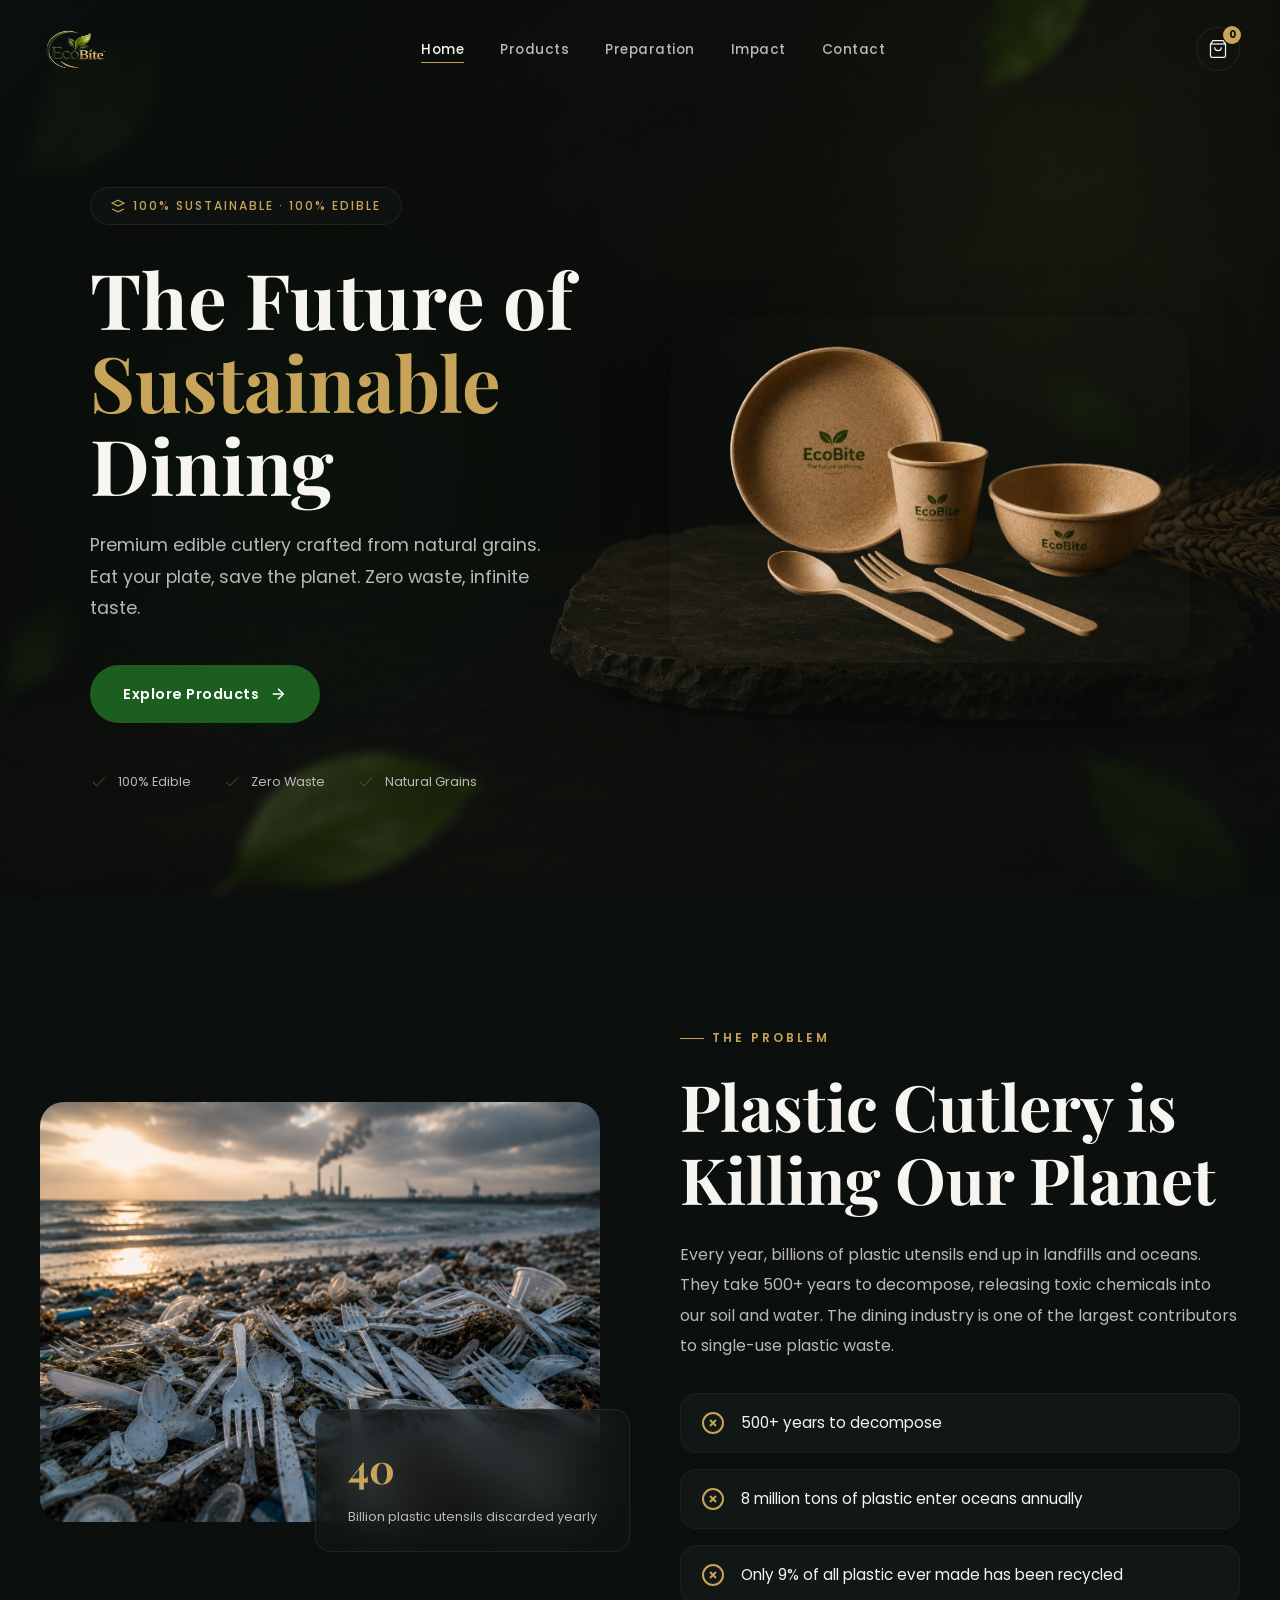
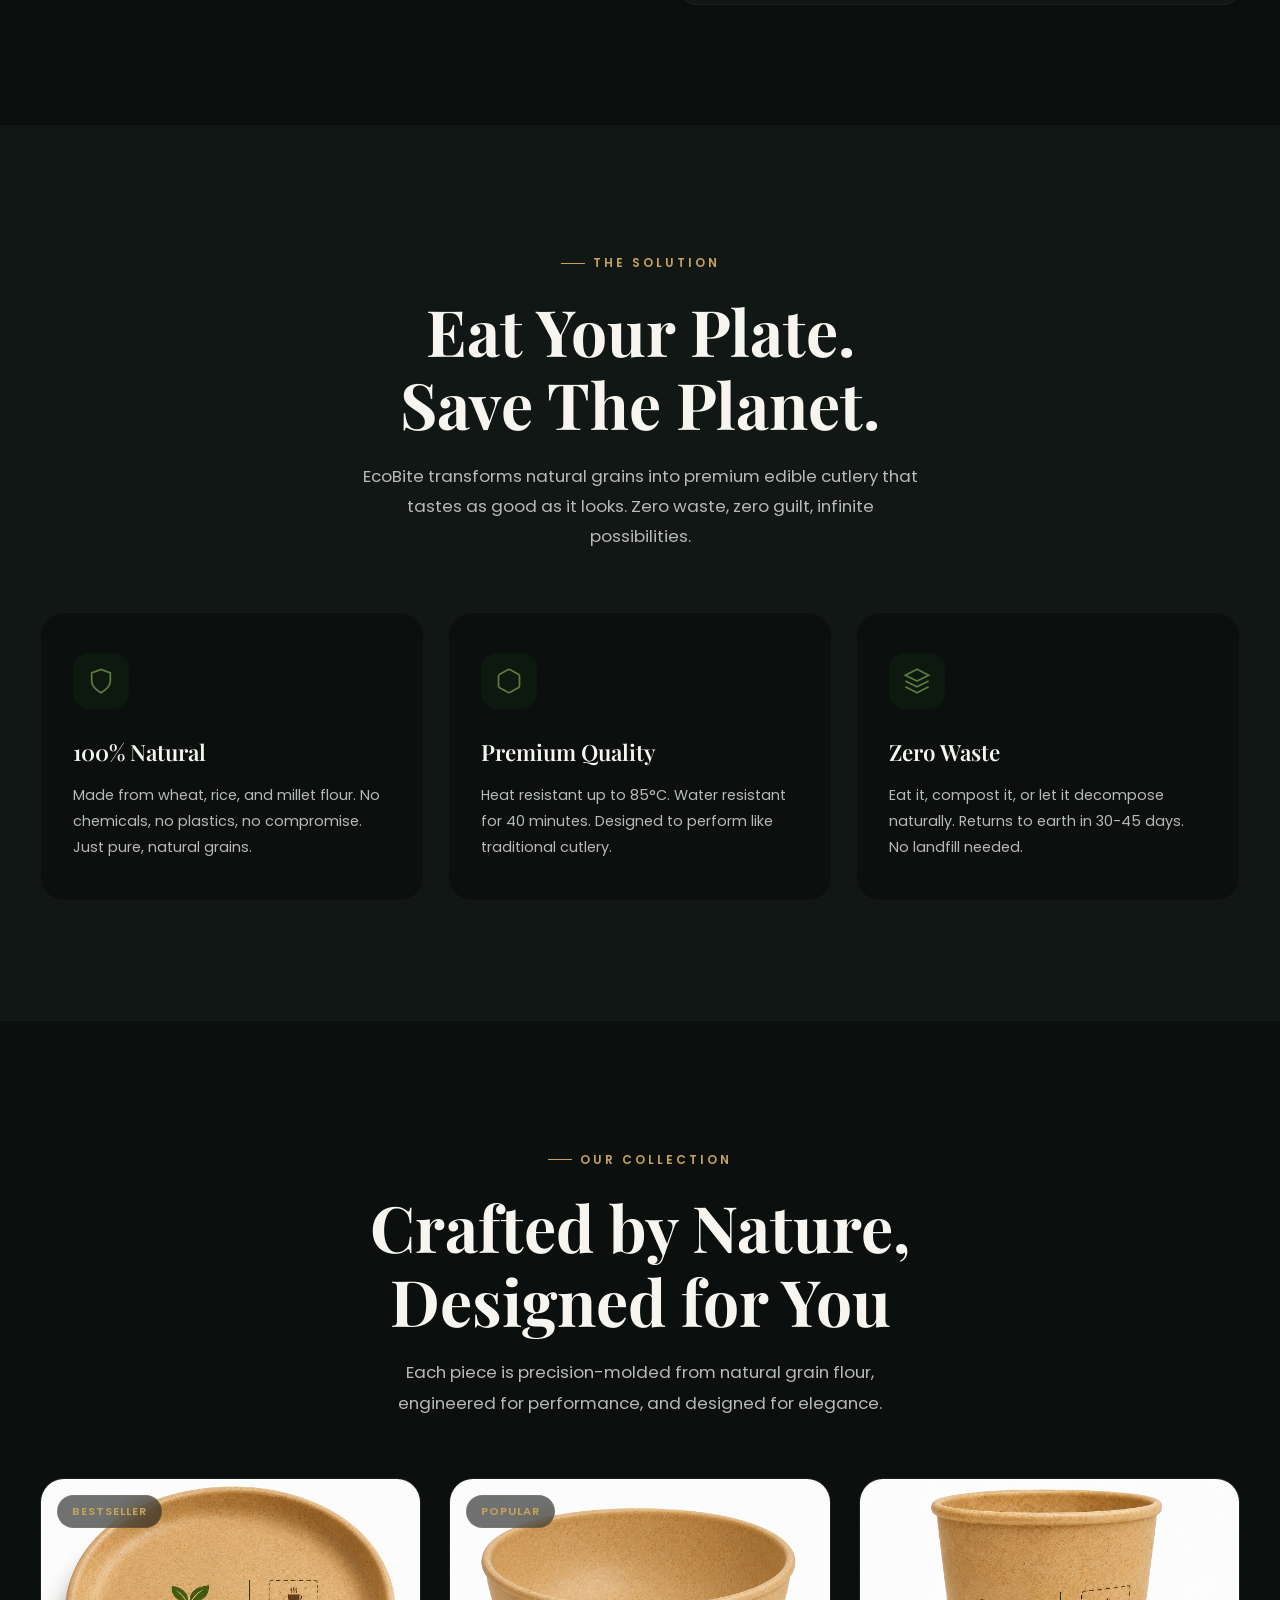
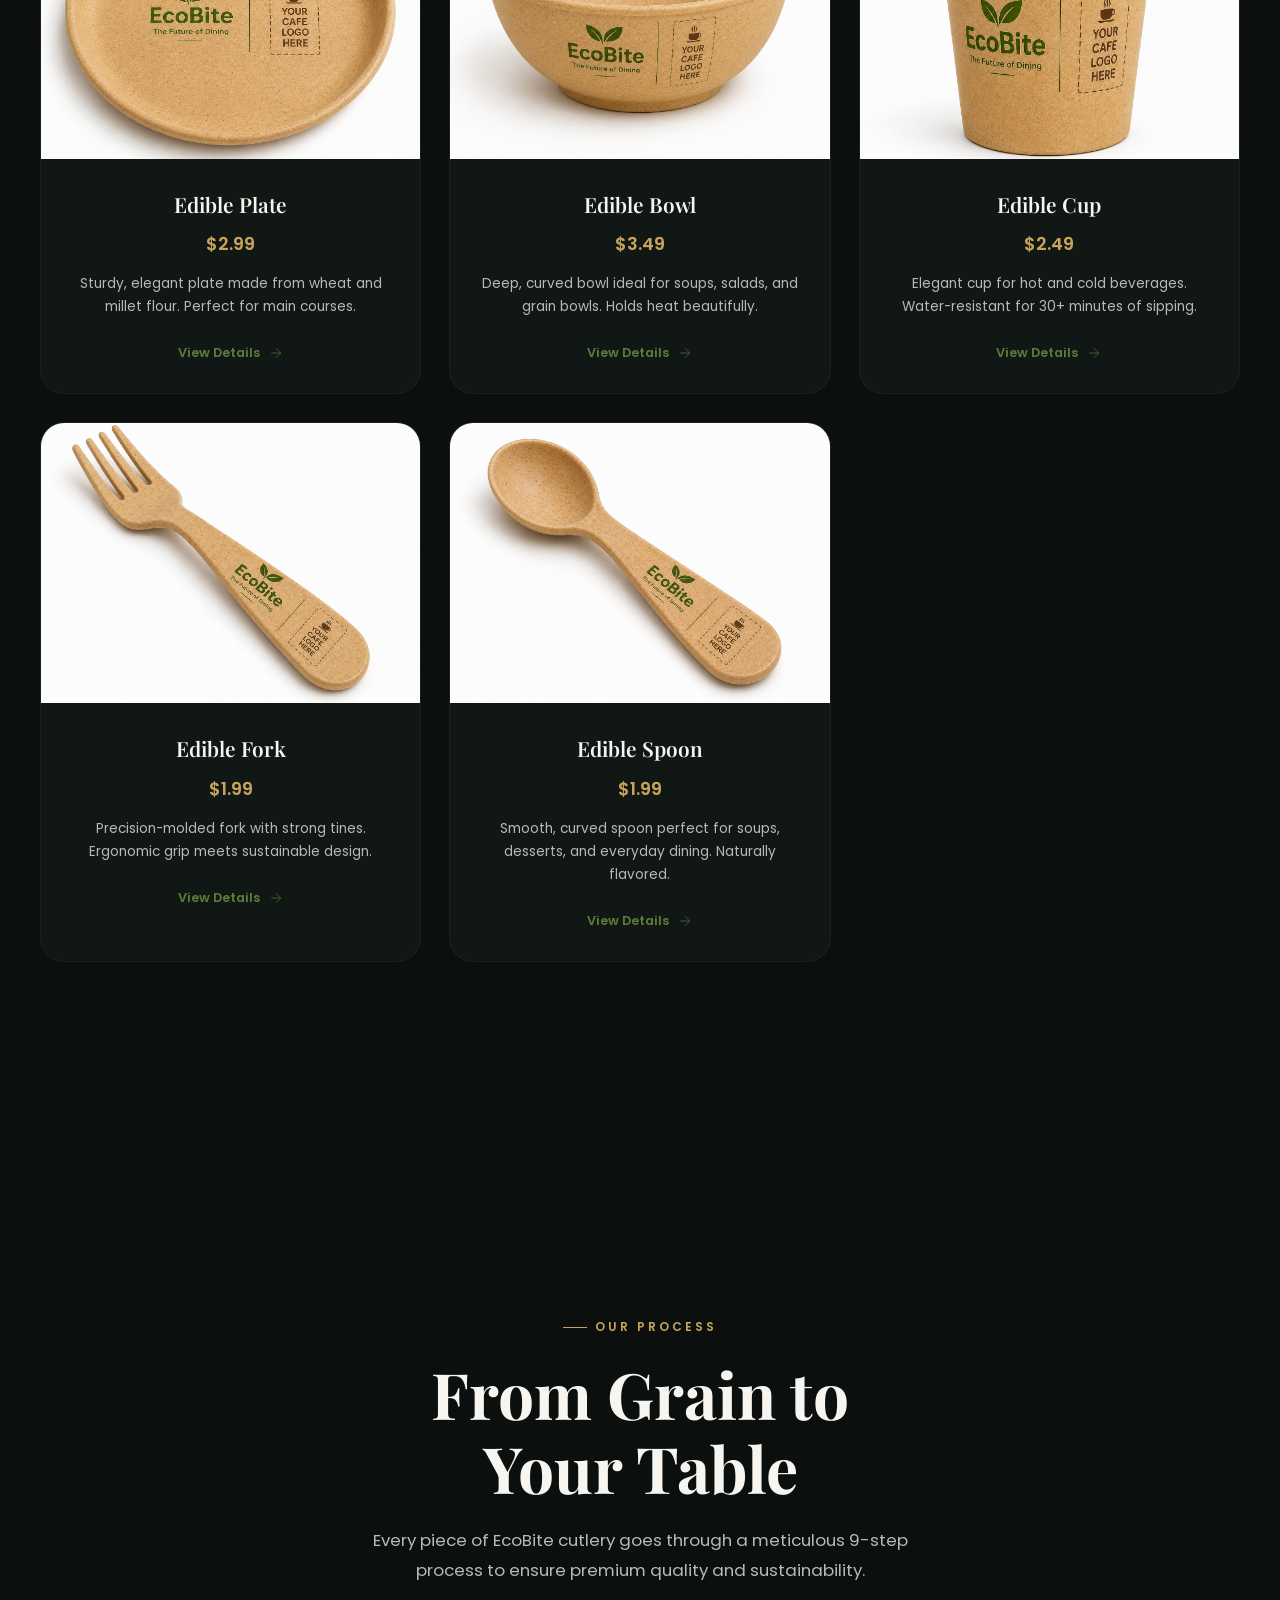
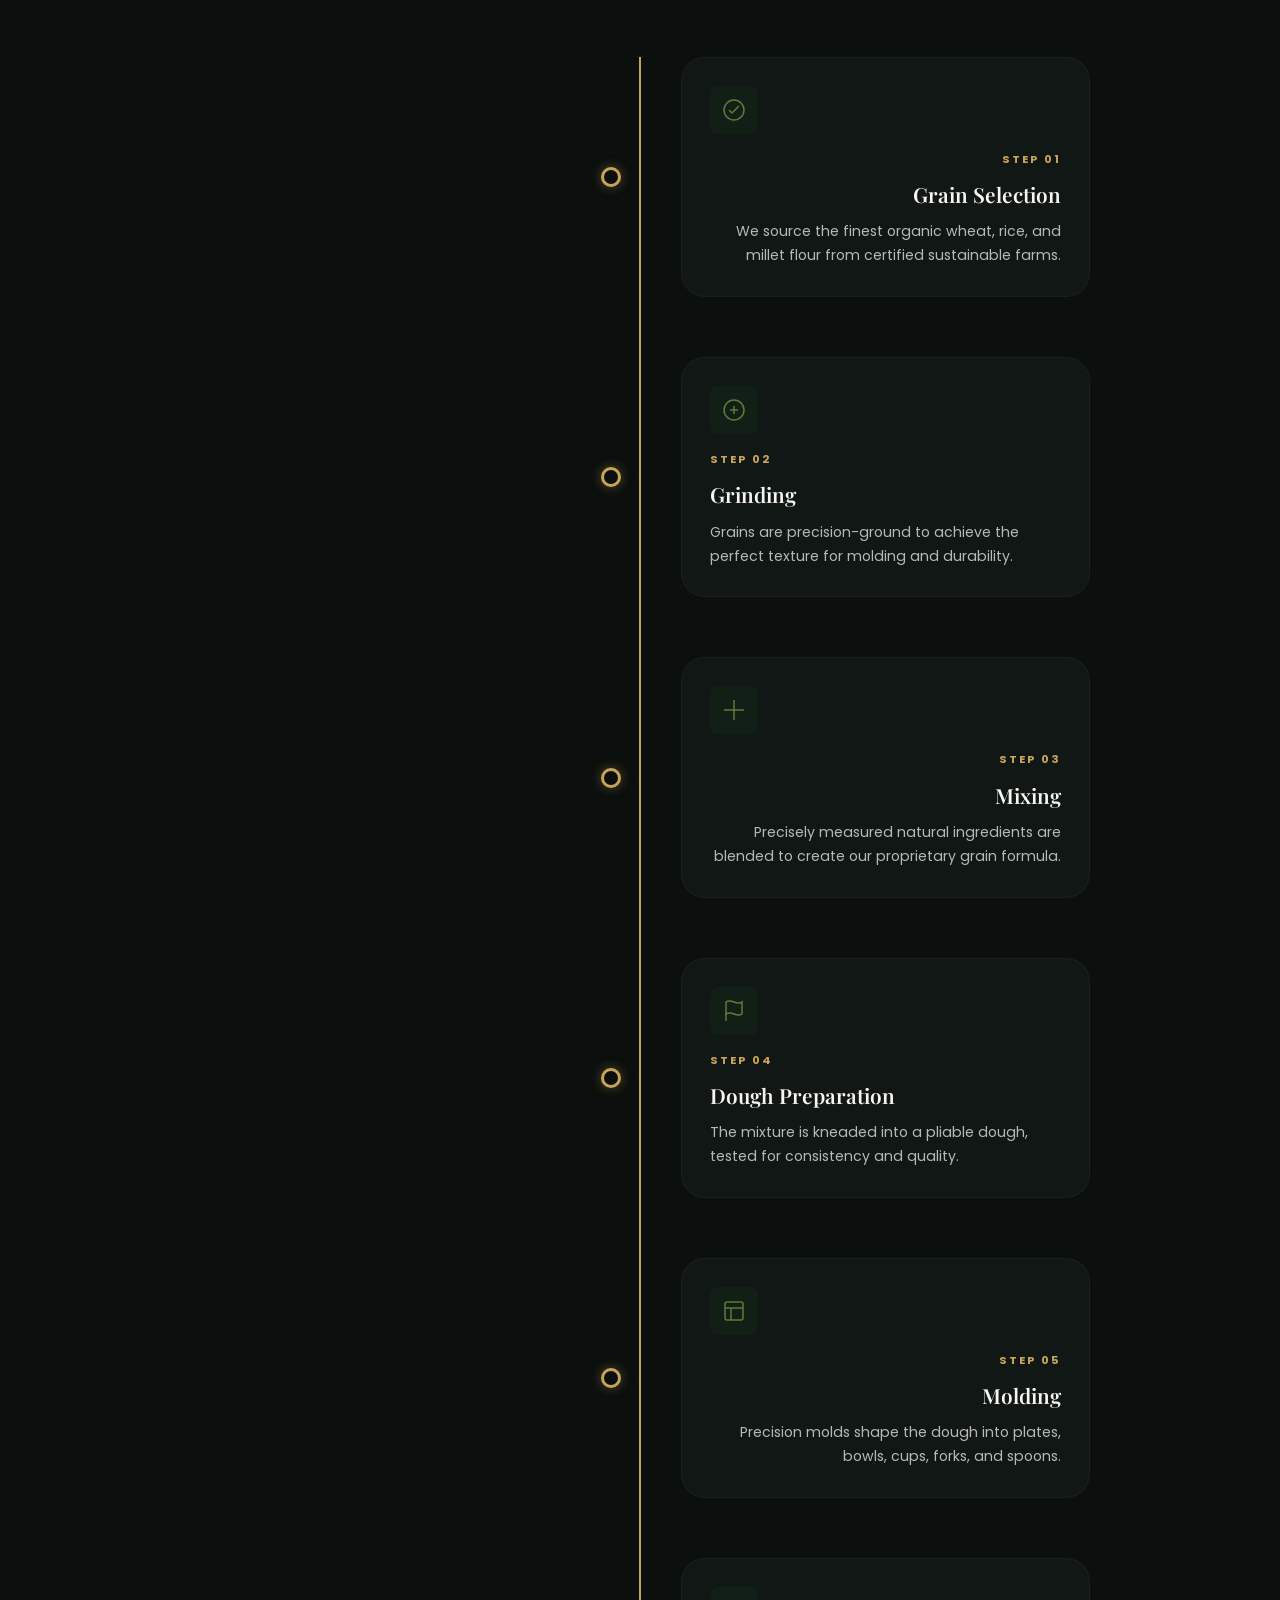
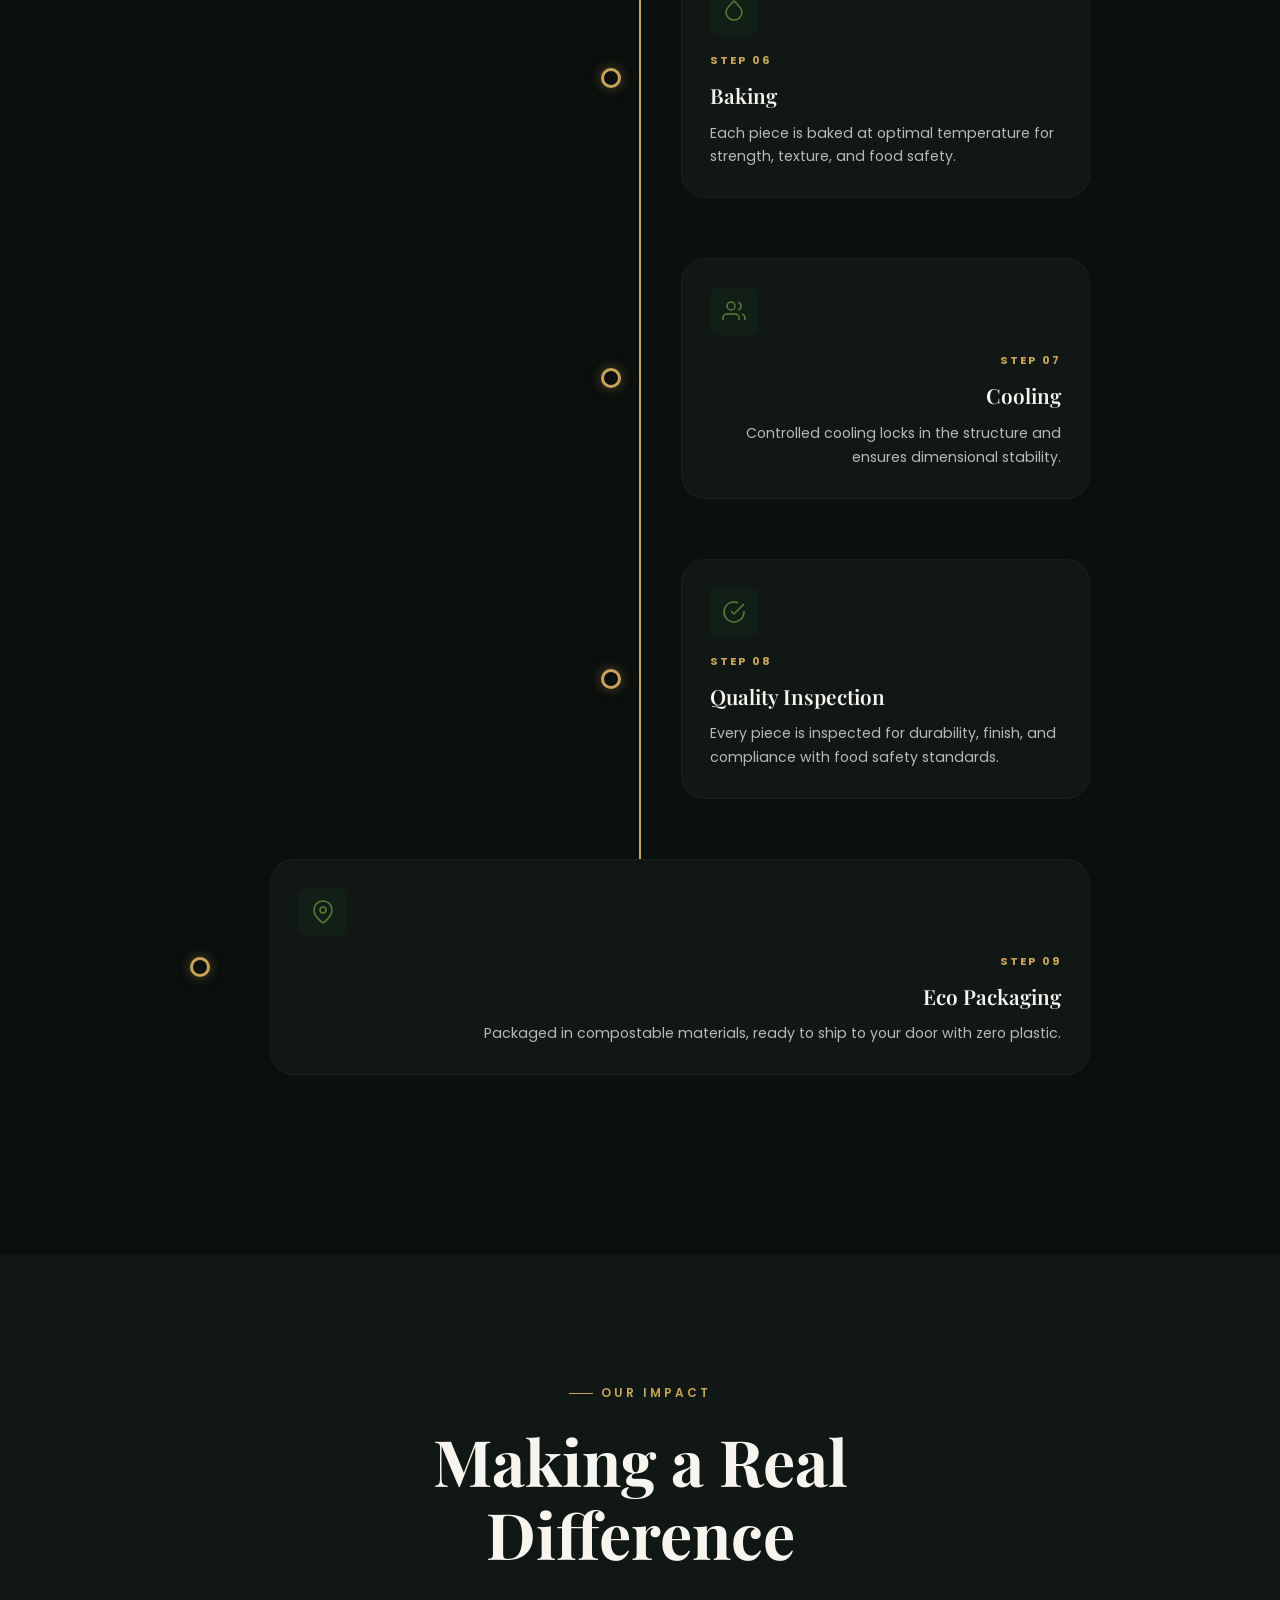
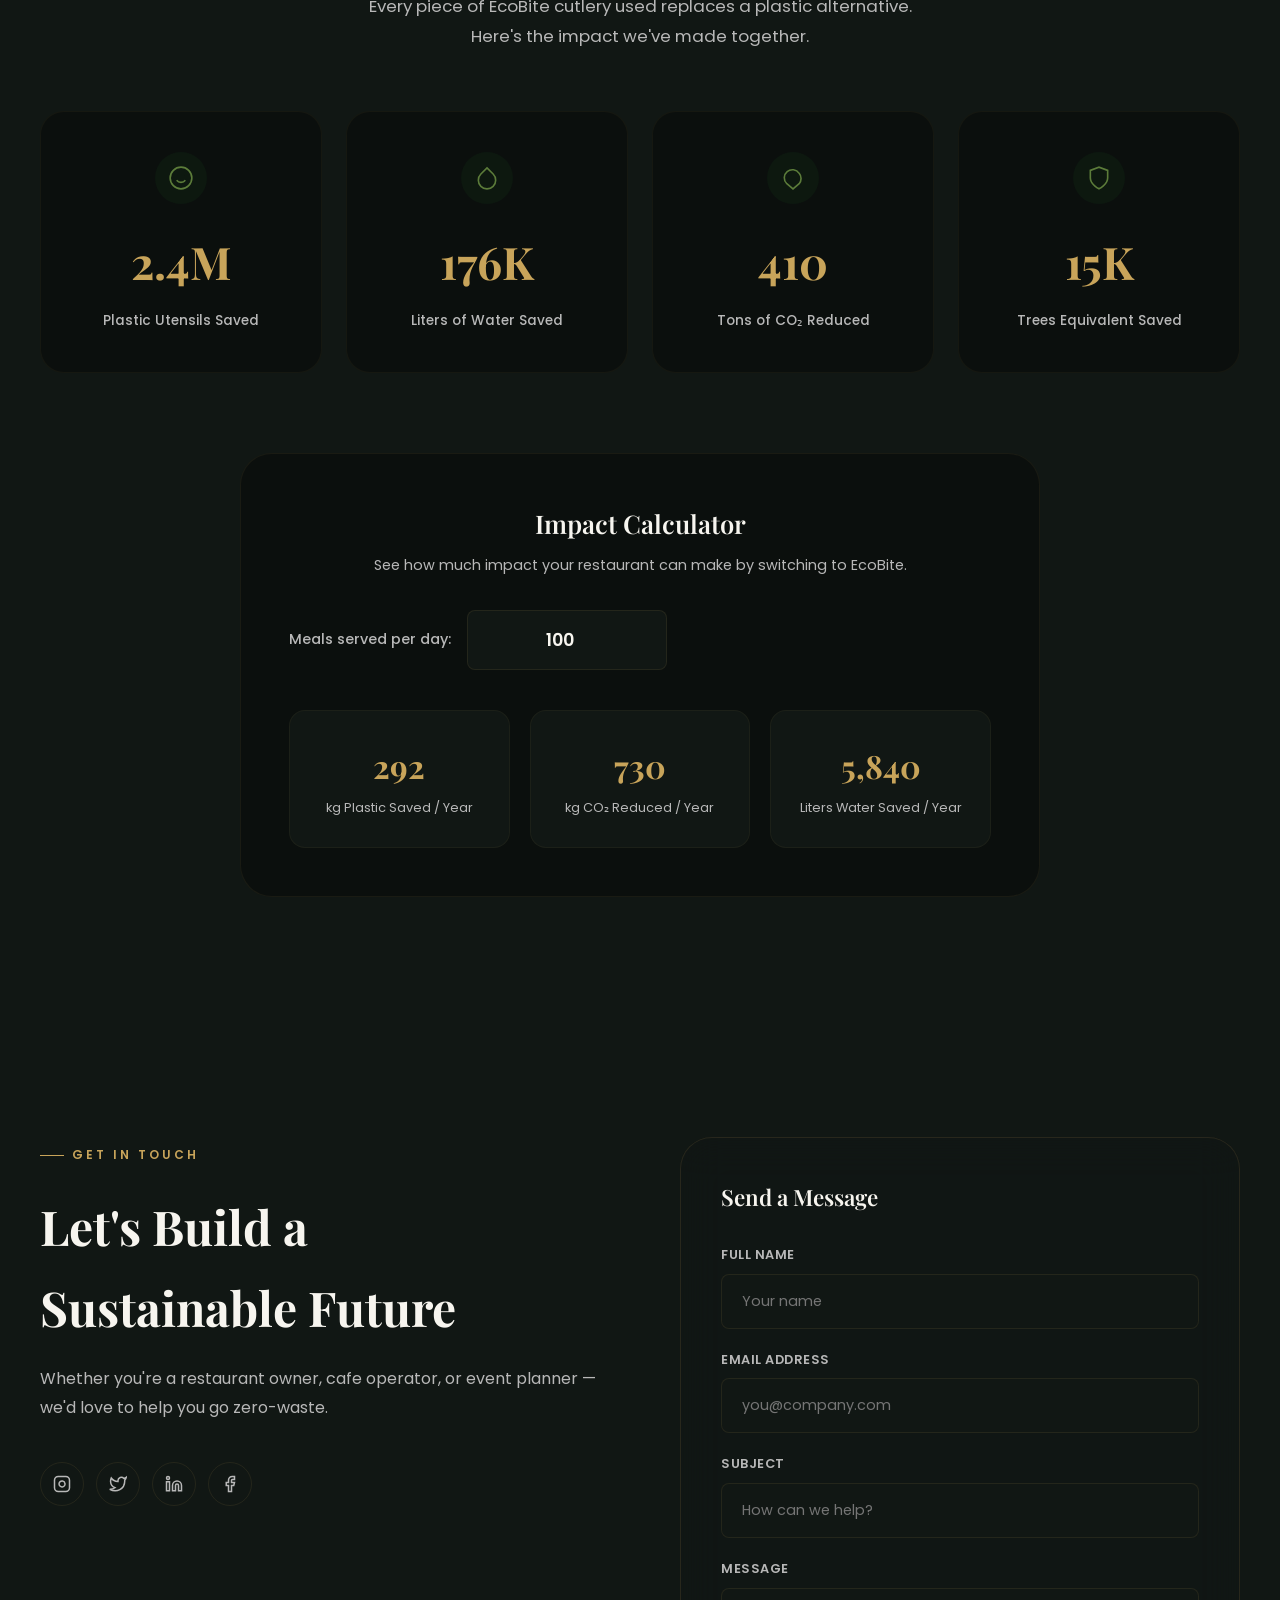
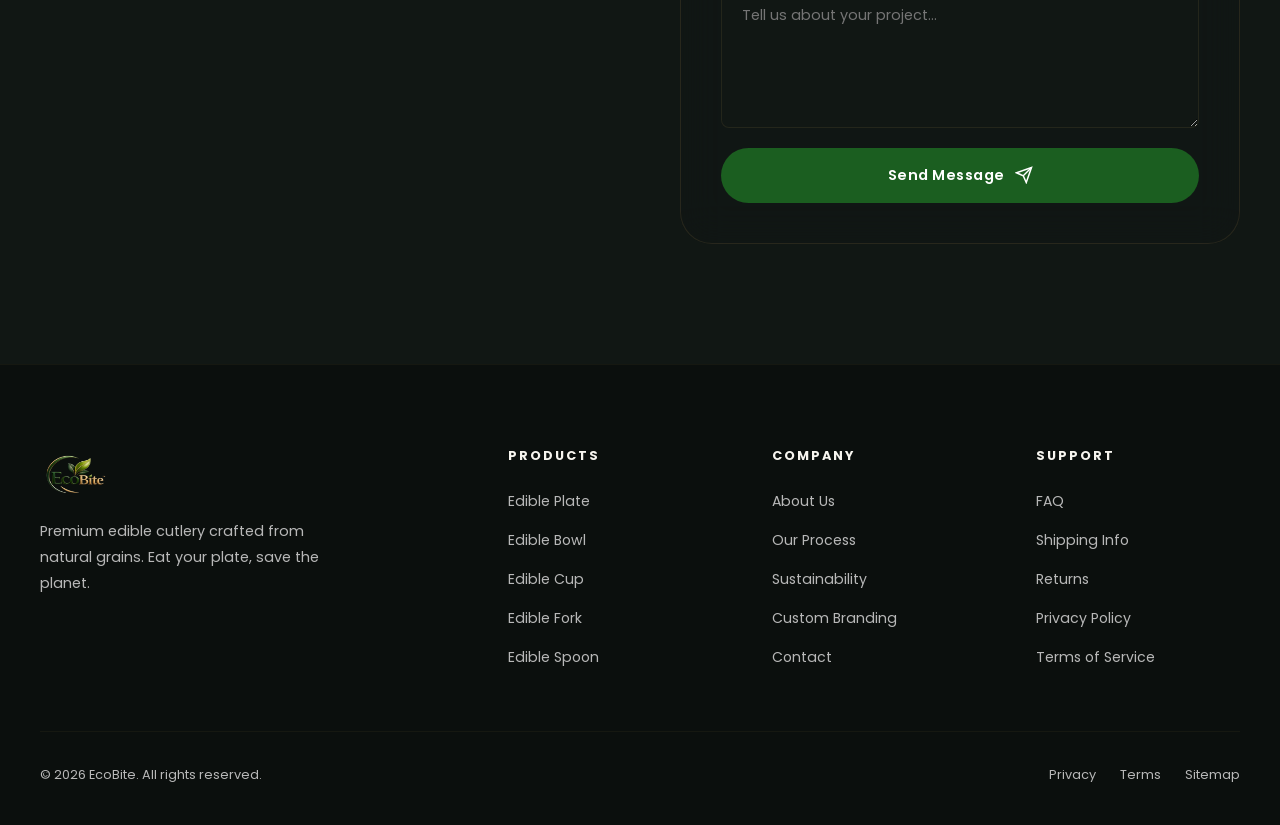
==== commit 6a08086c: "Changes" ====
--- a/index.html
+++ b/index.html
@@ -580,7 +580,7 @@
     </div>
   </section>
 
-  <!-- Testimonials -->
+  <!-- Testimonials
   <section class="testimonials" id="testimonials">
     <div class="container">
       <div class="reveal">
@@ -662,7 +662,7 @@
         </div>
       </div>
     </div>
-  </section>
+  </section> -->
 
   <!-- Contact Section -->
   <section class="contact" id="contact">
@@ -672,7 +672,7 @@
         <h2>Let's Build a<br>Sustainable Future</h2>
         <p>Whether you're a restaurant owner, cafe operator, or event planner — we'd love to help you go zero-waste.</p>
 
-        <div class="contact-details">
+        <!-- <div class="contact-details">
           <div class="contact-detail">
             <div class="contact-detail-icon">
               <svg viewBox="0 0 24 24" stroke-width="1.5"><path d="M4 4h16c1.1 0 2 .9 2 2v12c0 1.1-.9 2-2 2H4c-1.1 0-2-.9-2-2V6c0-1.1.9-2 2-2z"/><polyline points="22,6 12,13 2,6"/></svg>
@@ -700,7 +700,7 @@
               <p>San Francisco, CA</p>
             </div>
           </div>
-        </div>
+        </div> -->
 
         <div class="contact-socials">
           <a href="#" class="contact-social" aria-label="Instagram">
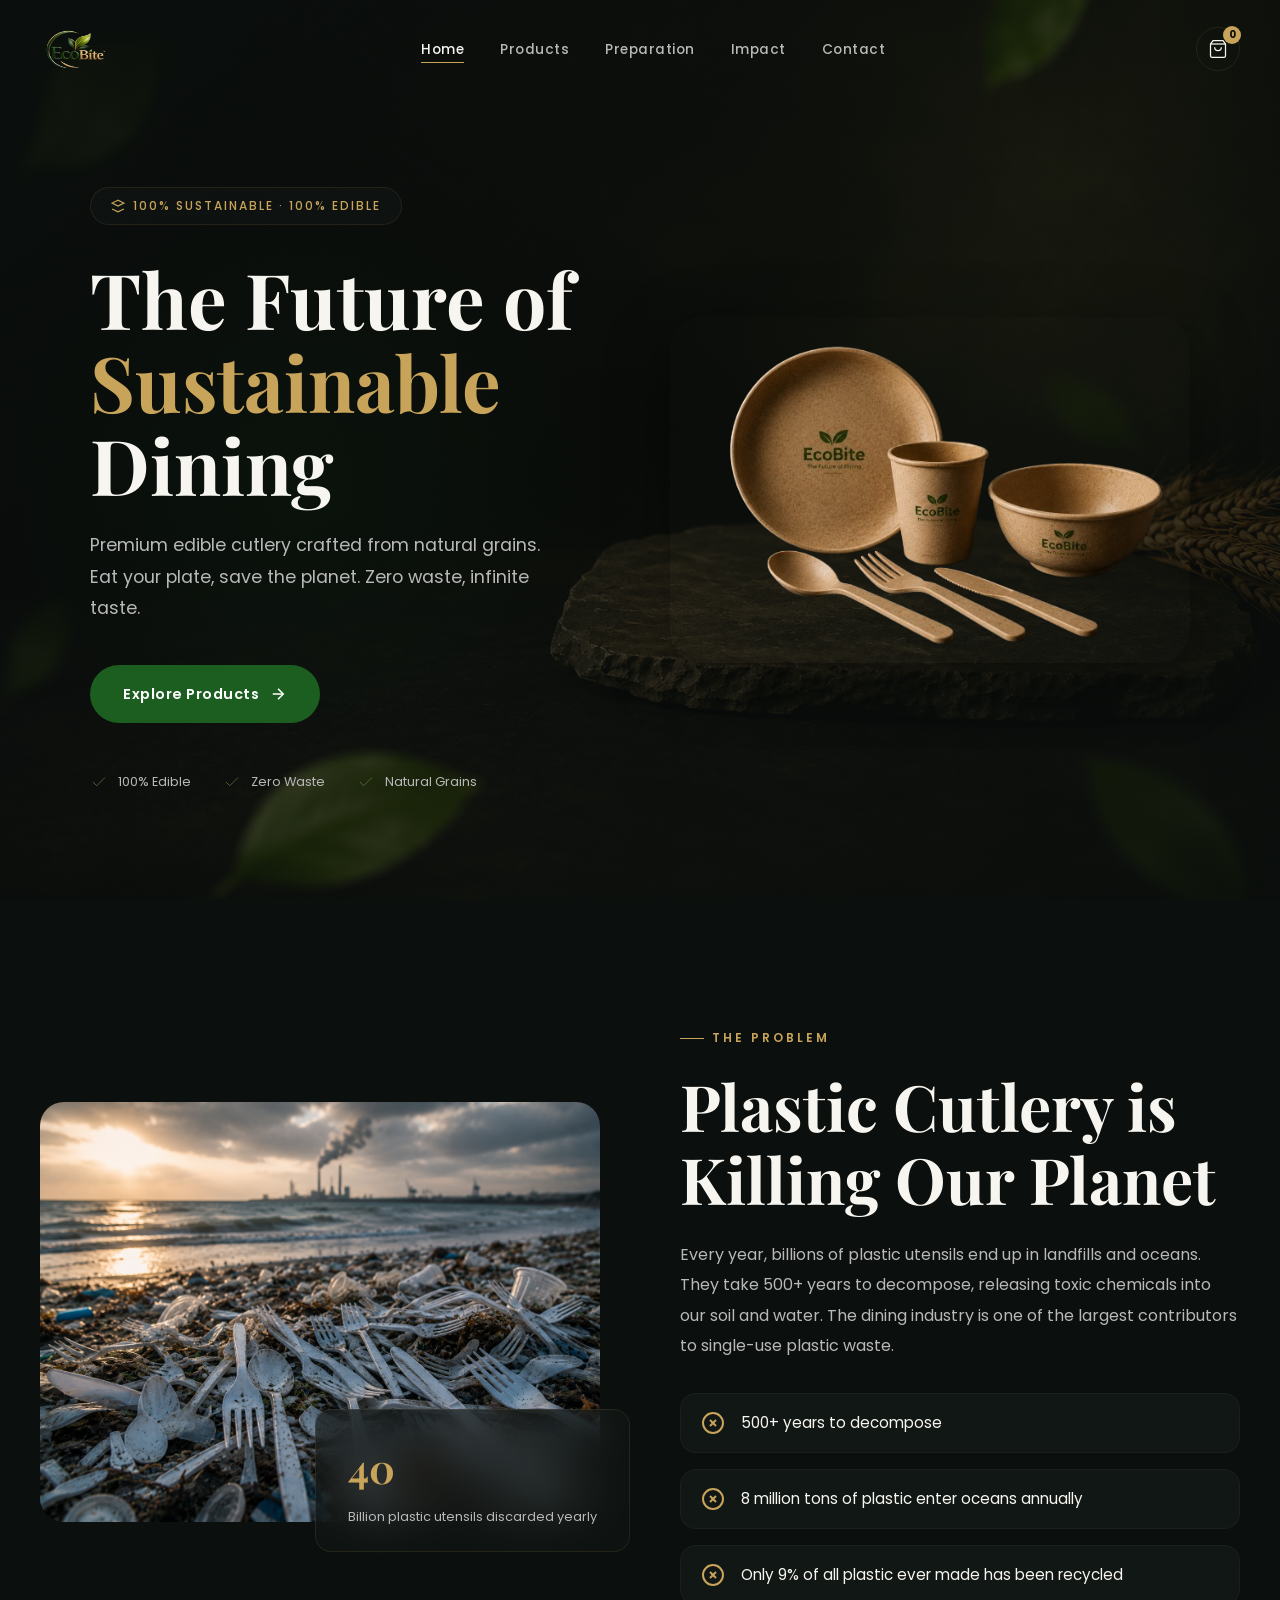
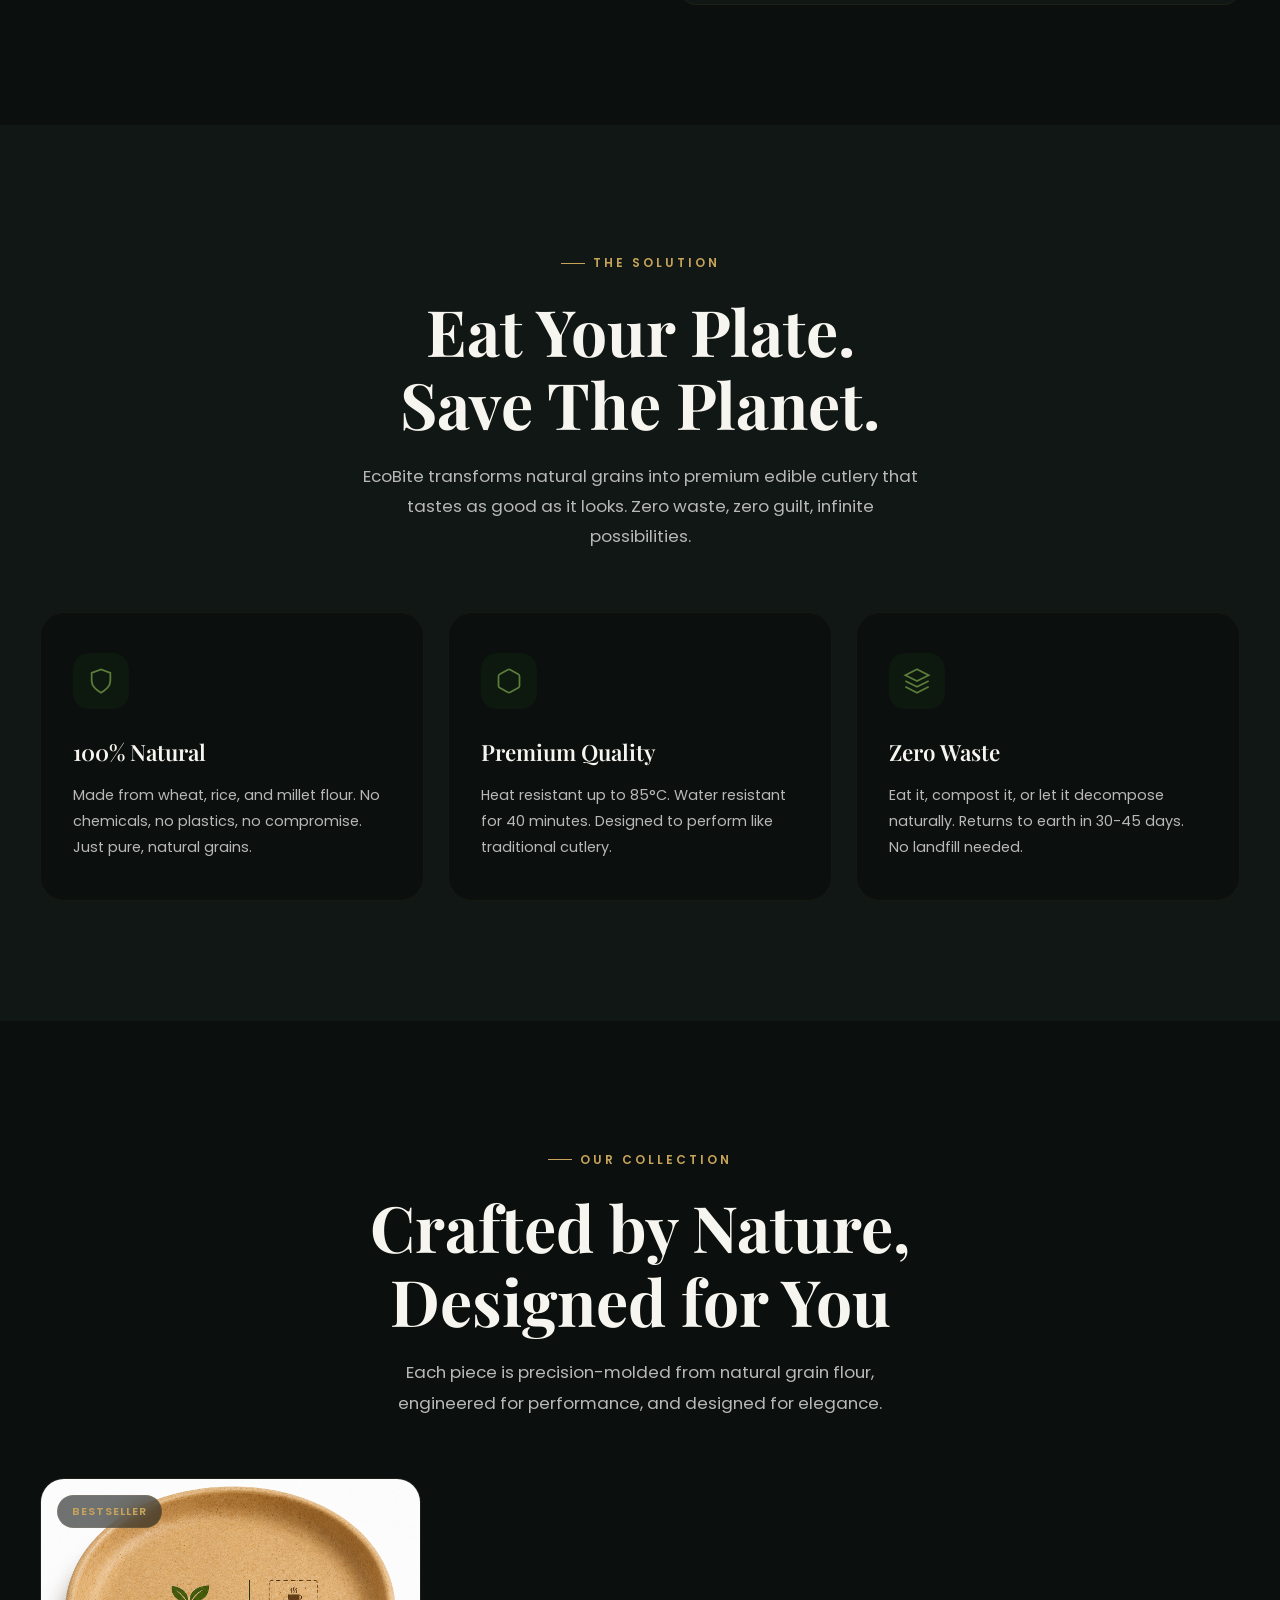
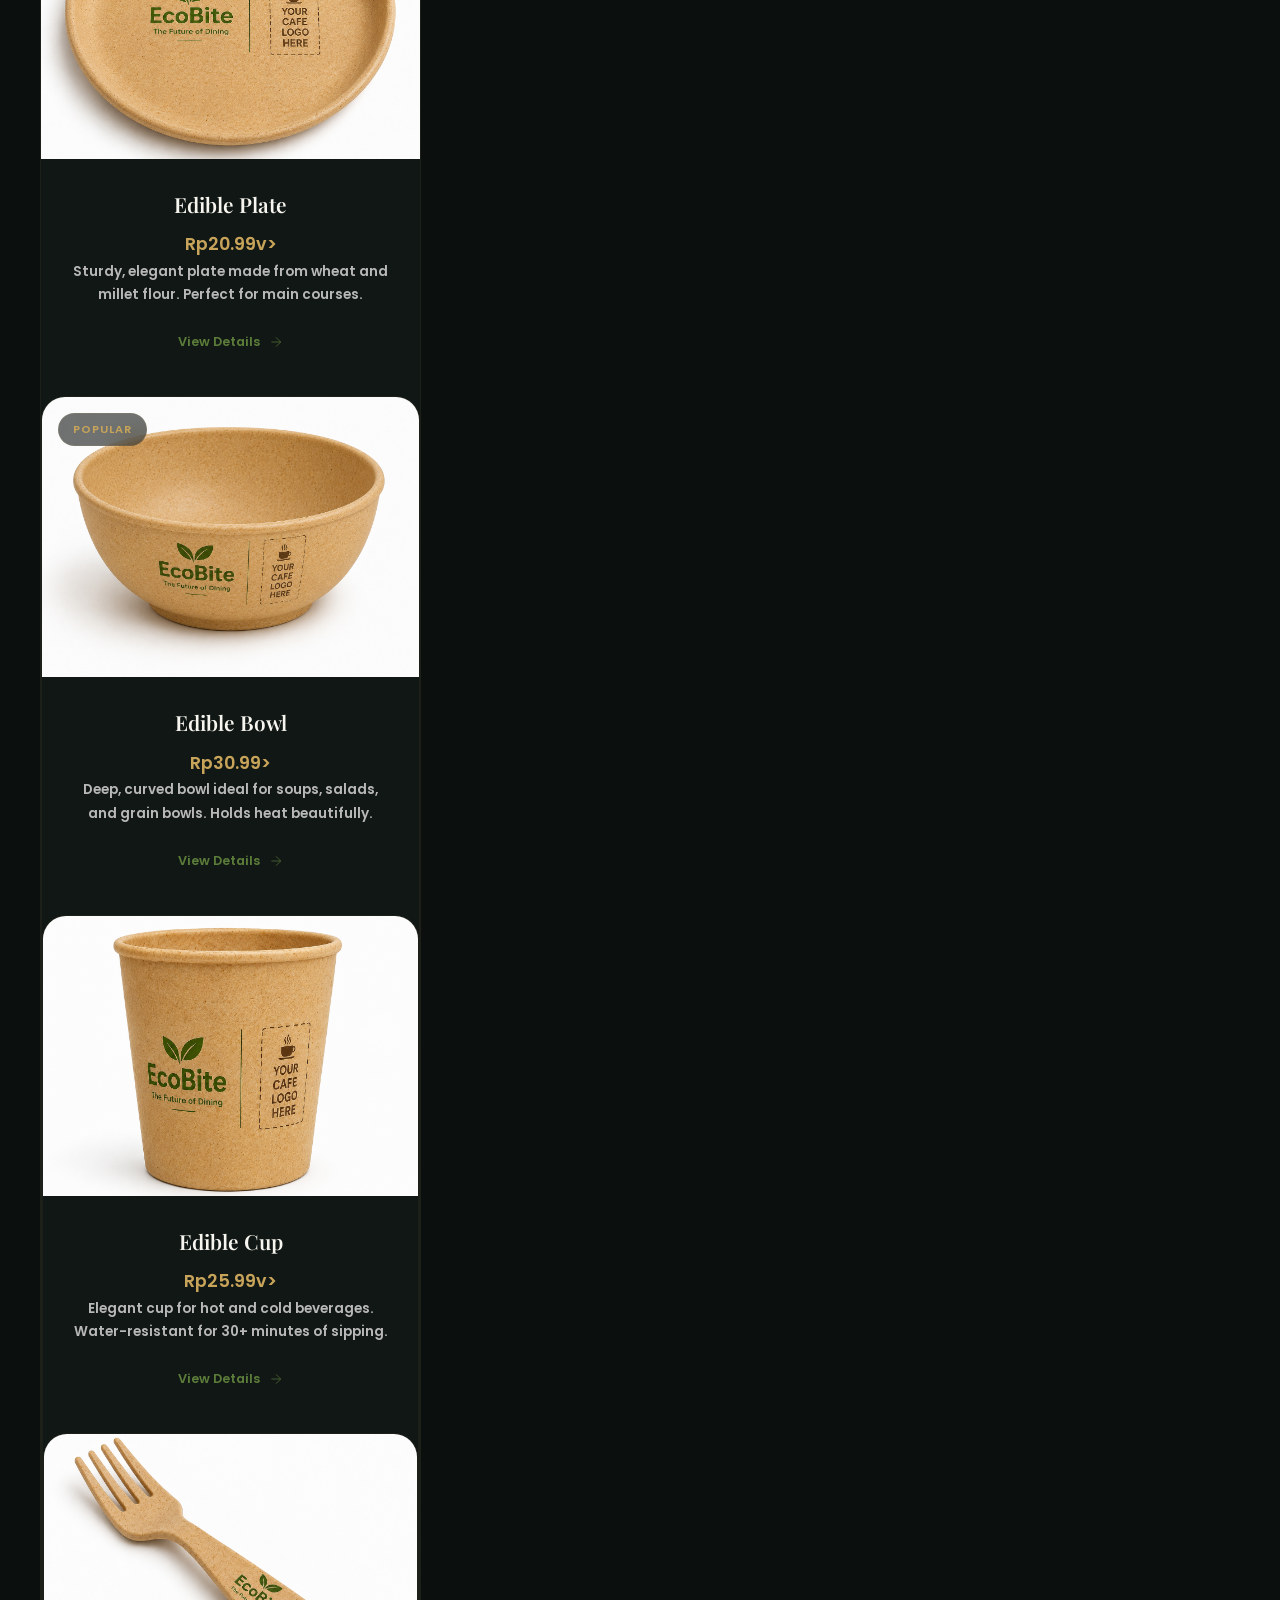
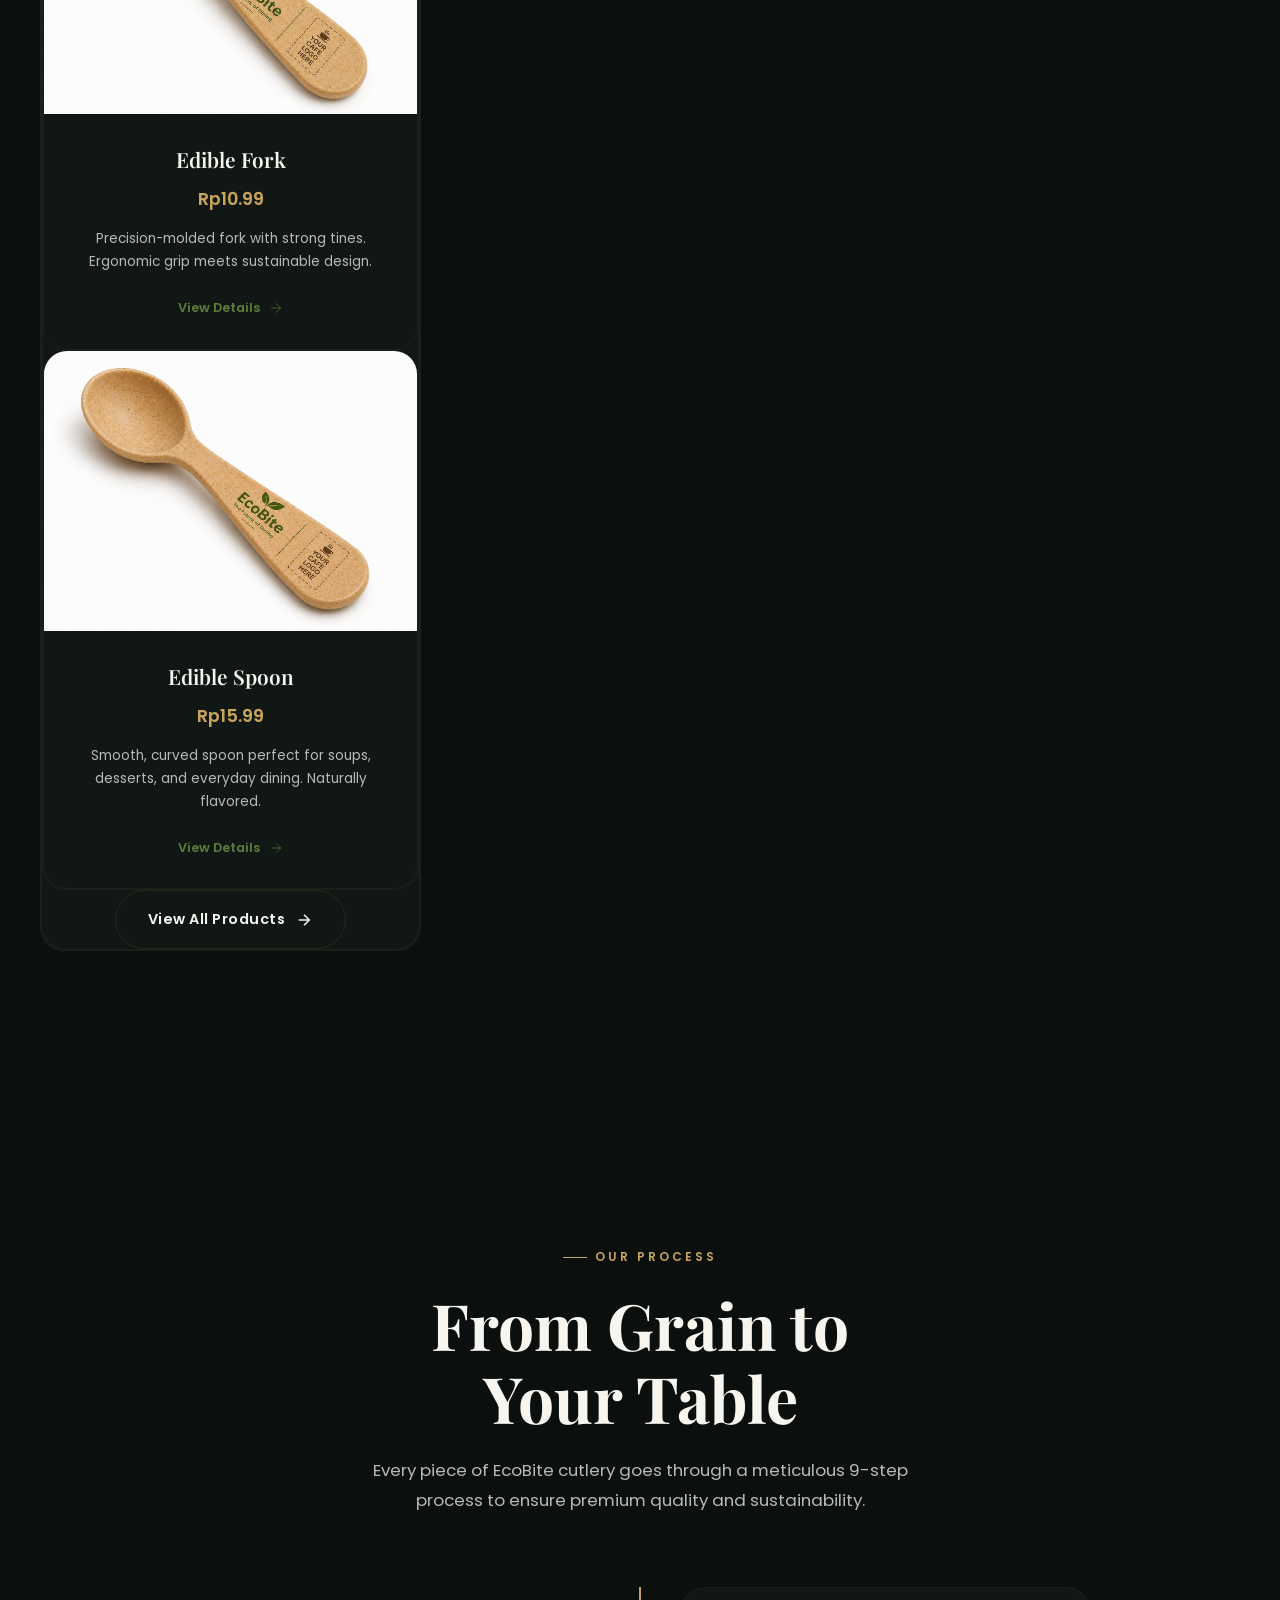
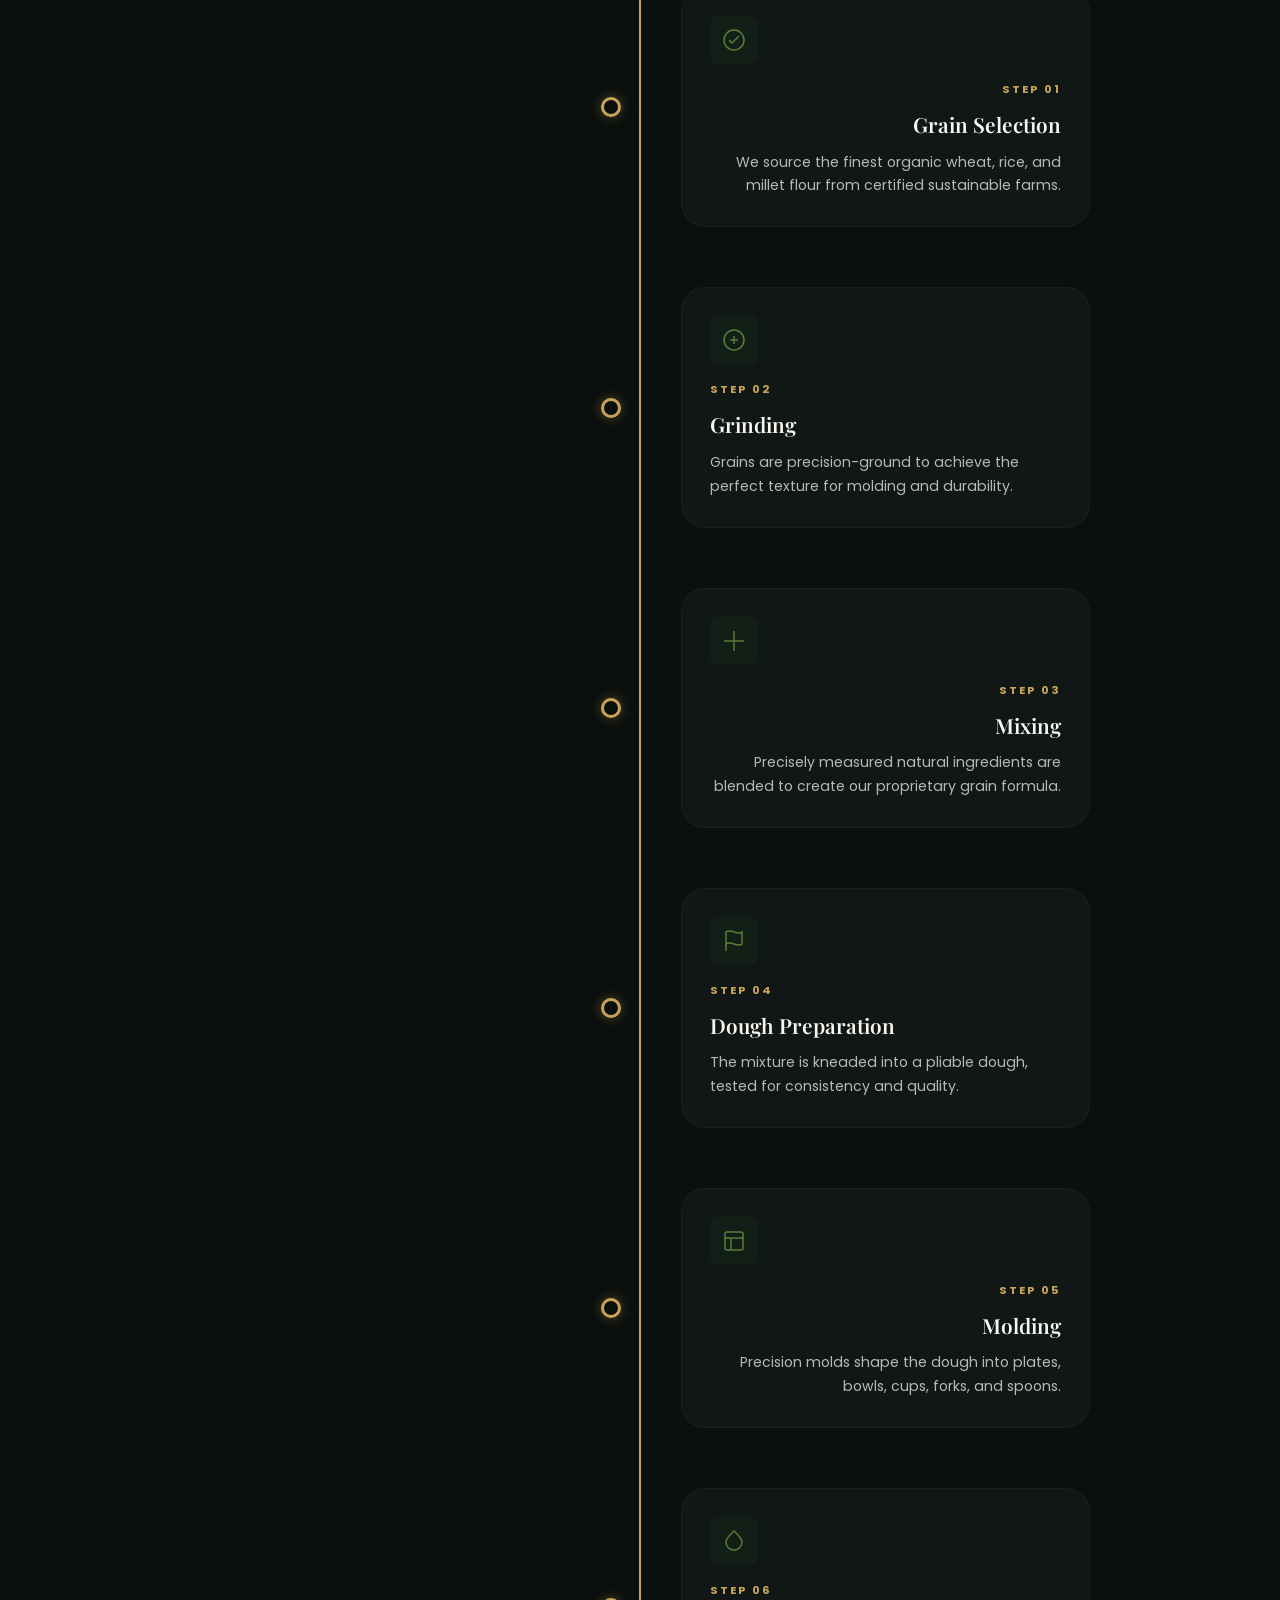
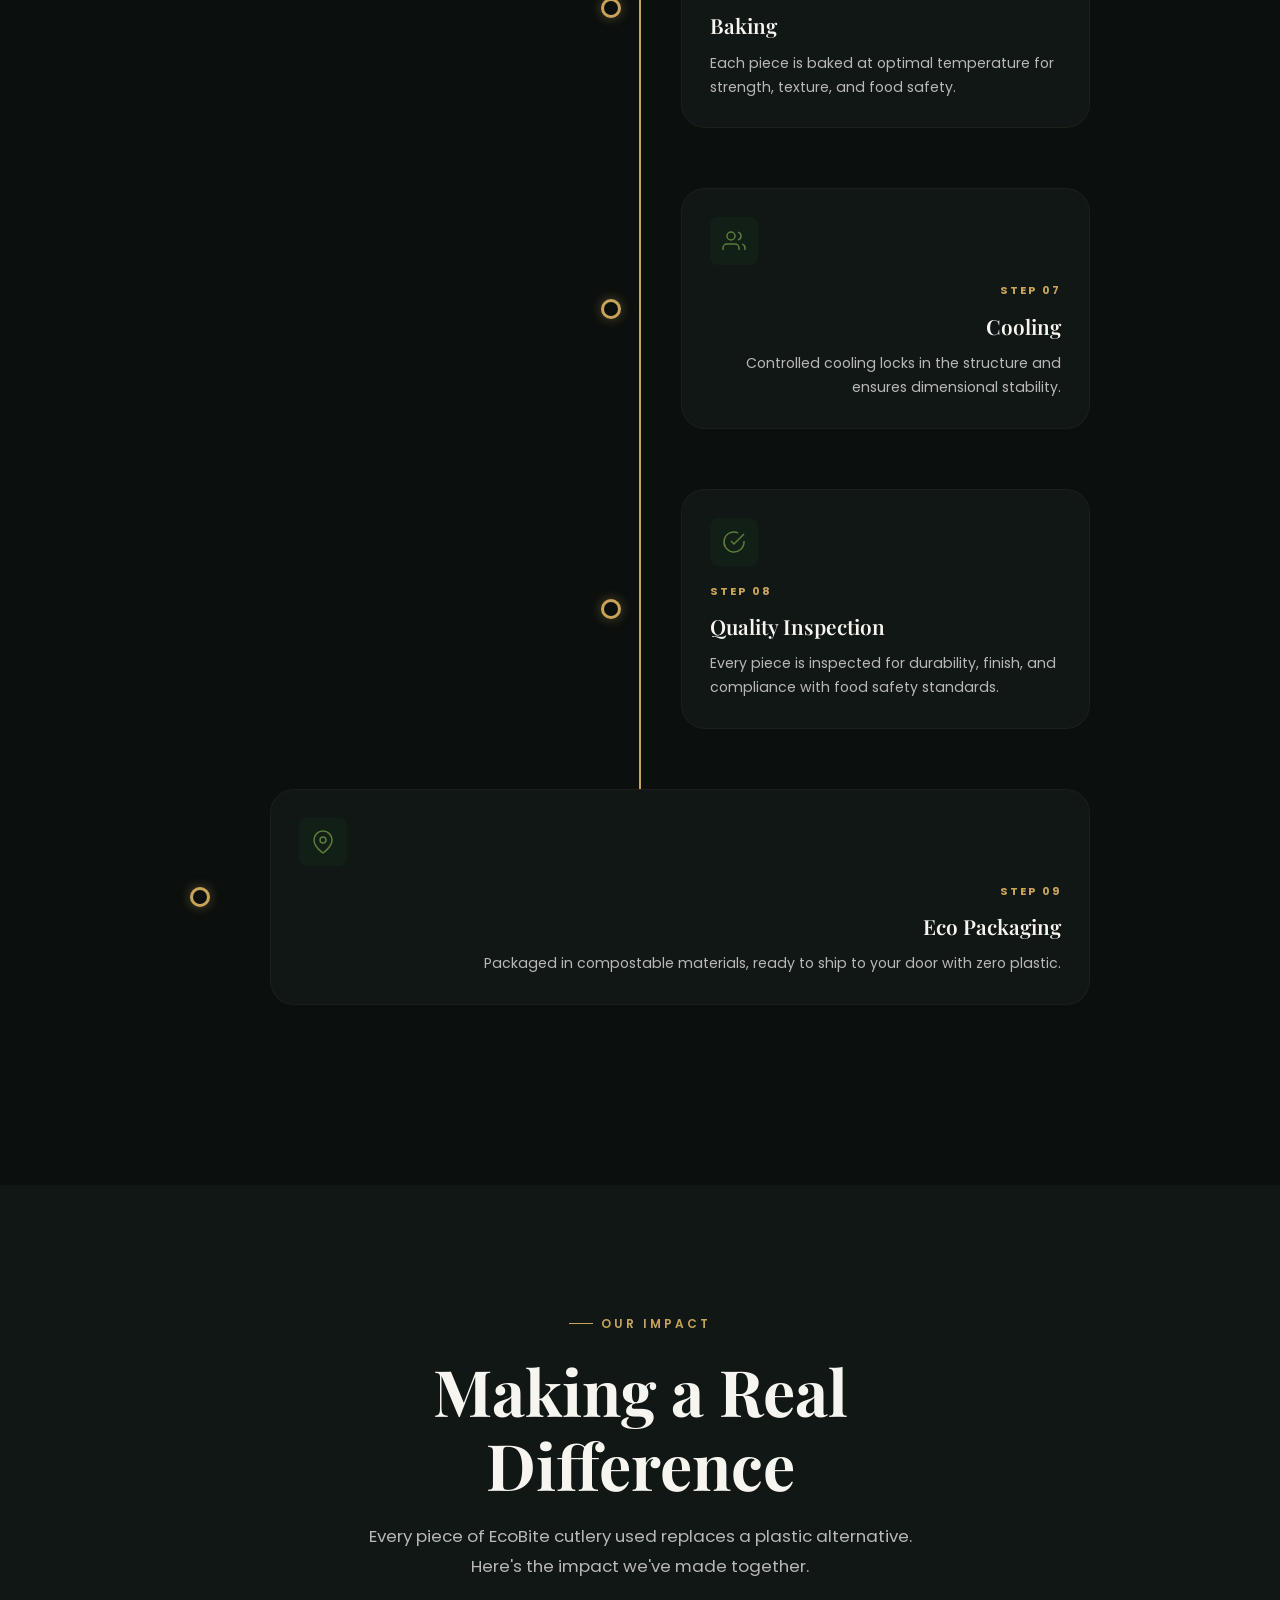
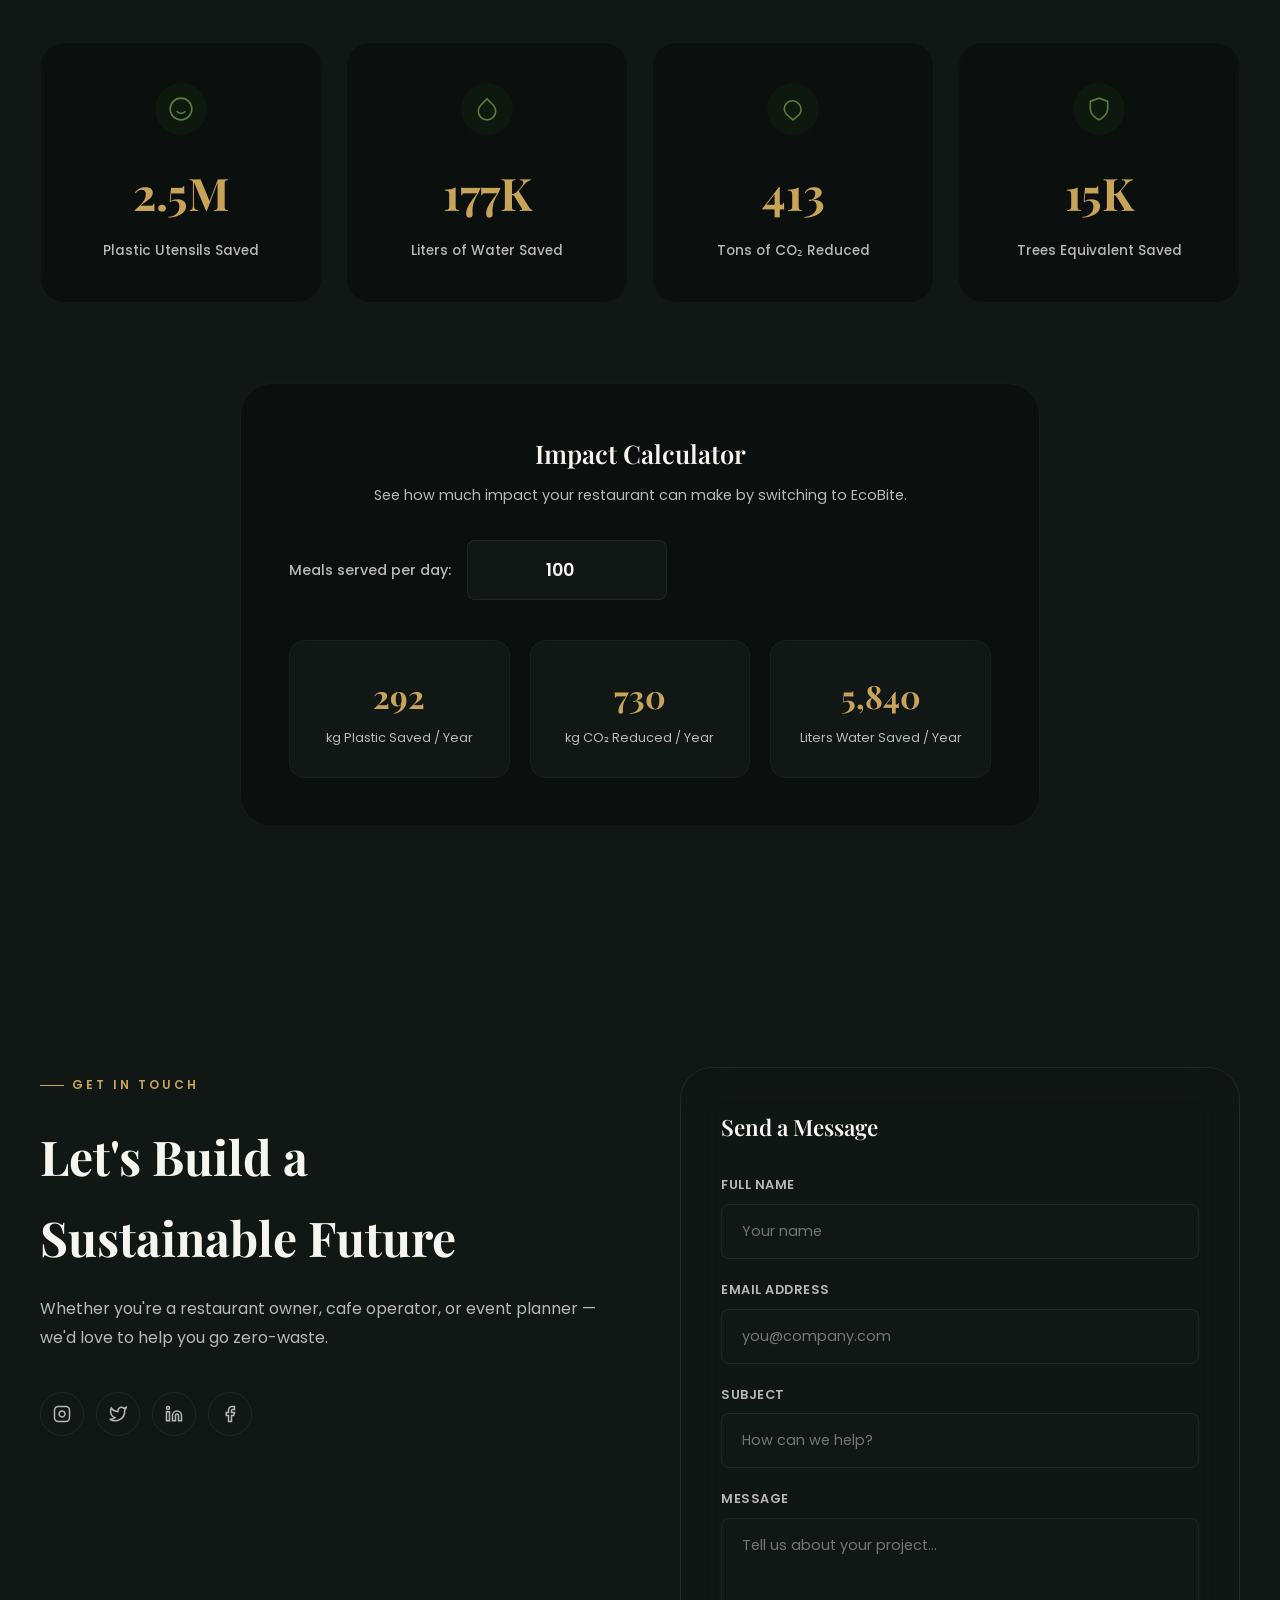
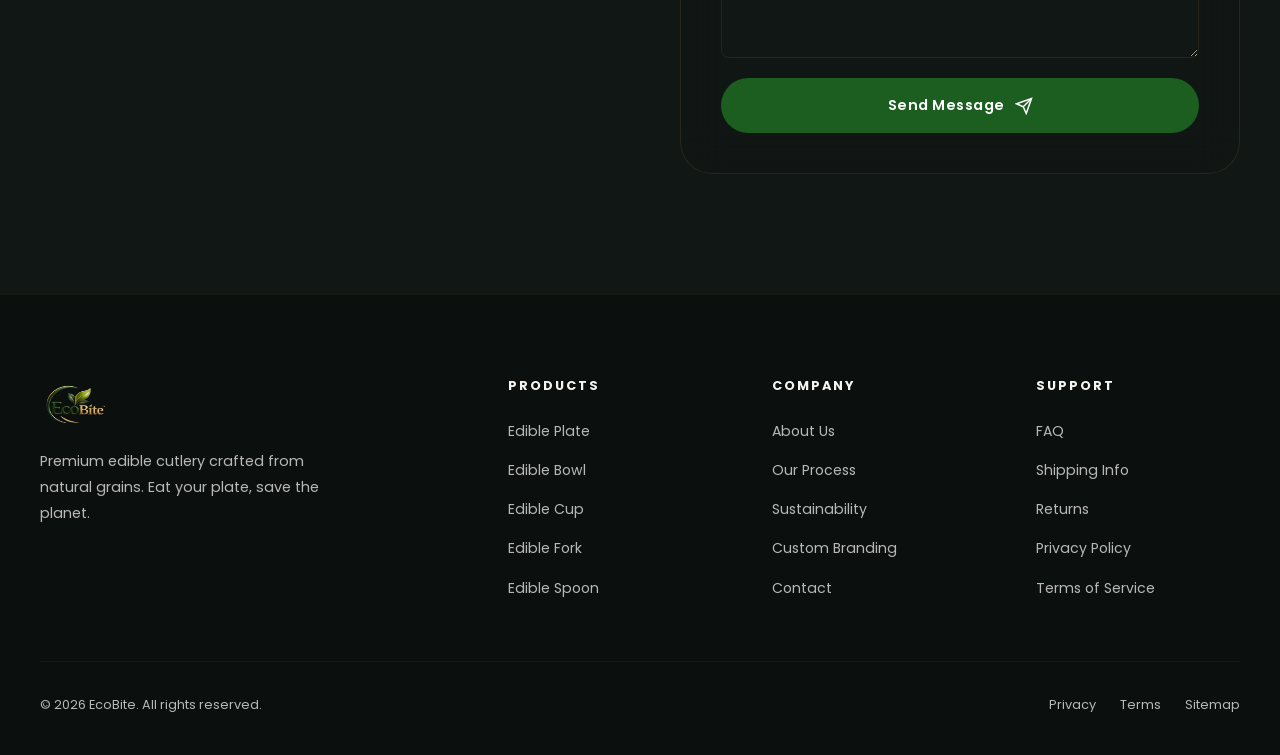
==== commit acc35281: "rp" ====
--- a/index.html
+++ b/index.html
@@ -209,7 +209,7 @@
           </div>
           <div class="product-card-body">
             <h3>Edible Plate</h3>
-            <div class="price">$2.99</div>
+            <div class="price">Rp20.99v>
             <p>Sturdy, elegant plate made from wheat and millet flour. Perfect for main courses.</p>
             <a href="product.html?id=plate" class="product-card-link">
               View Details
@@ -225,7 +225,7 @@
           </div>
           <div class="product-card-body">
             <h3>Edible Bowl</h3>
-            <div class="price">$3.49</div>
+            <div class="price">Rp30.99>
             <p>Deep, curved bowl ideal for soups, salads, and grain bowls. Holds heat beautifully.</p>
             <a href="product.html?id=bowl" class="product-card-link">
               View Details
@@ -240,7 +240,7 @@
           </div>
           <div class="product-card-body">
             <h3>Edible Cup</h3>
-            <div class="price">$2.49</div>
+            <div class="price">Rp25.99v>
             <p>Elegant cup for hot and cold beverages. Water-resistant for 30+ minutes of sipping.</p>
             <a href="product.html?id=cup" class="product-card-link">
               View Details
@@ -255,7 +255,7 @@
           </div>
           <div class="product-card-body">
             <h3>Edible Fork</h3>
-            <div class="price">$1.99</div>
+            <div class="price">Rp10.99</div>
             <p>Precision-molded fork with strong tines. Ergonomic grip meets sustainable design.</p>
             <a href="product.html?id=fork" class="product-card-link">
               View Details
@@ -270,7 +270,7 @@
           </div>
           <div class="product-card-body">
             <h3>Edible Spoon</h3>
-            <div class="price">$1.99</div>
+            <div class="price">Rp15.99</div>
             <p>Smooth, curved spoon perfect for soups, desserts, and everyday dining. Naturally flavored.</p>
             <a href="product.html?id=spoon" class="product-card-link">
               View Details
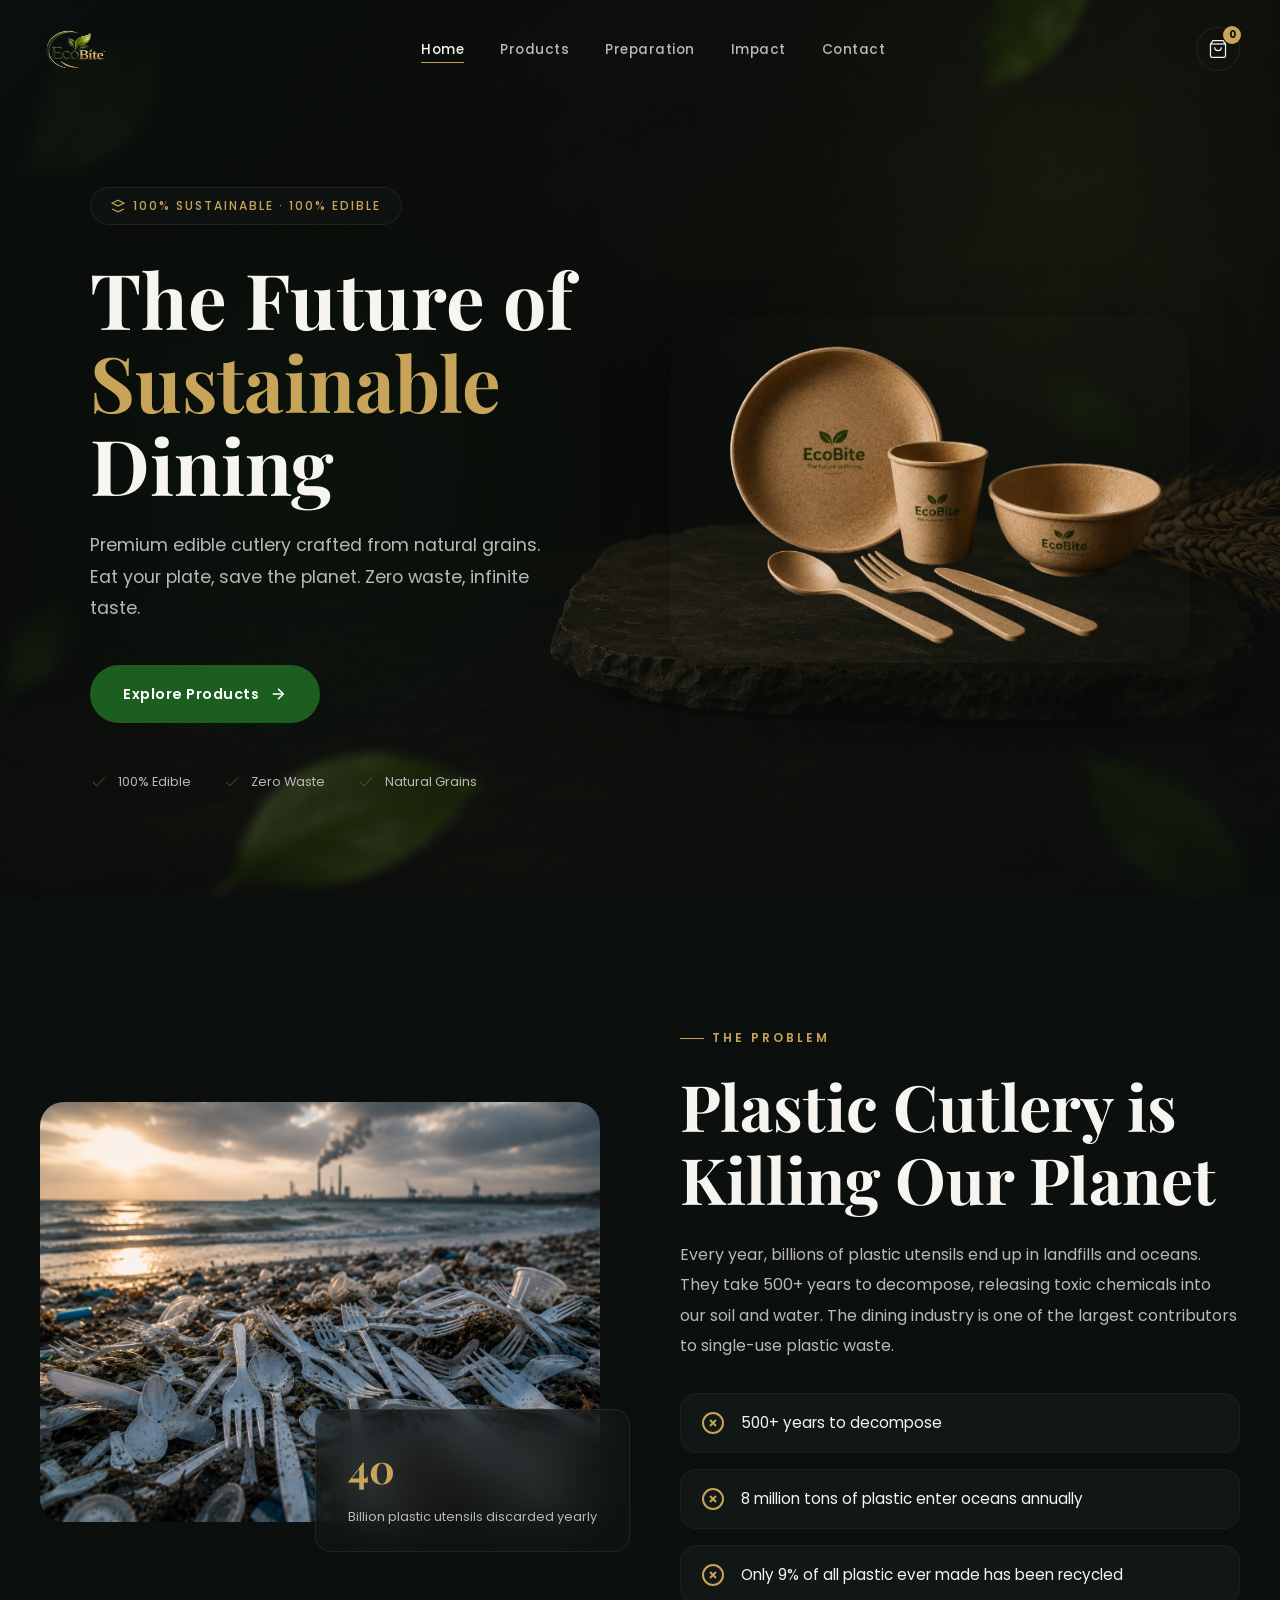
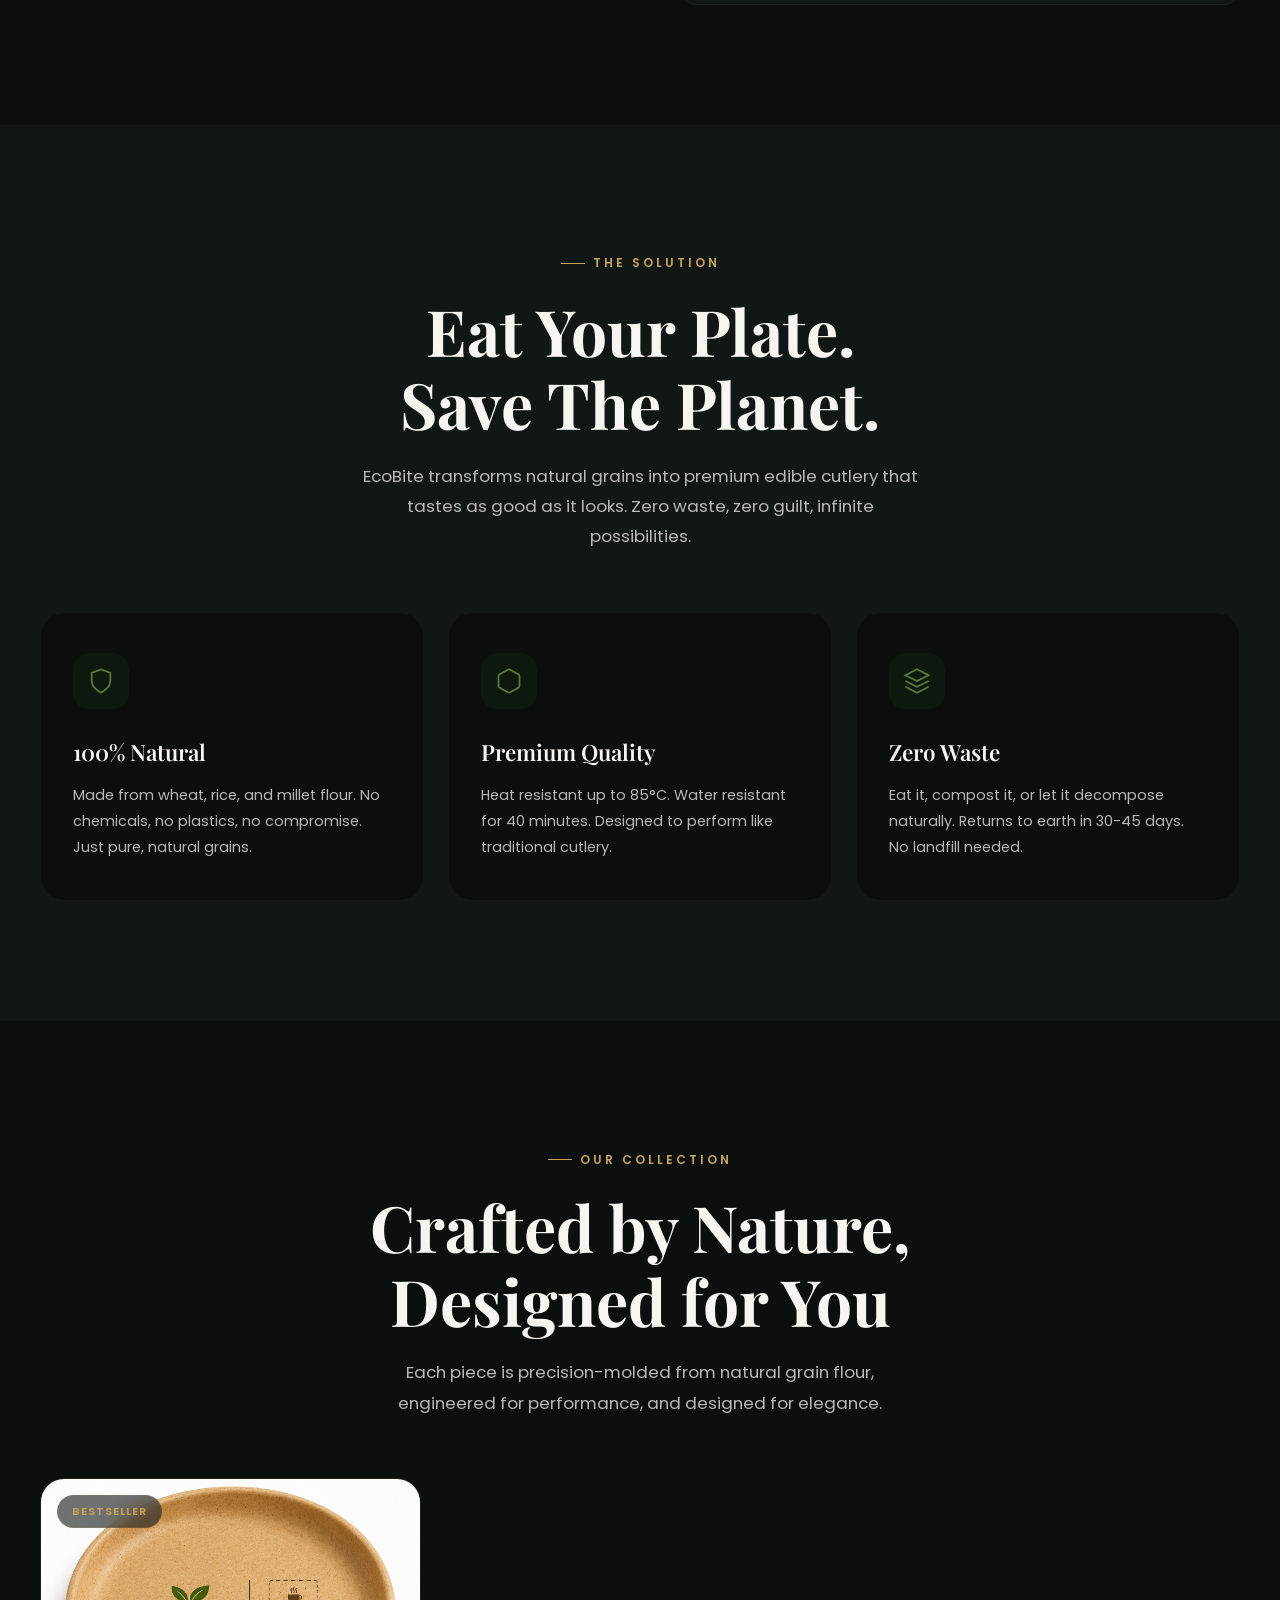
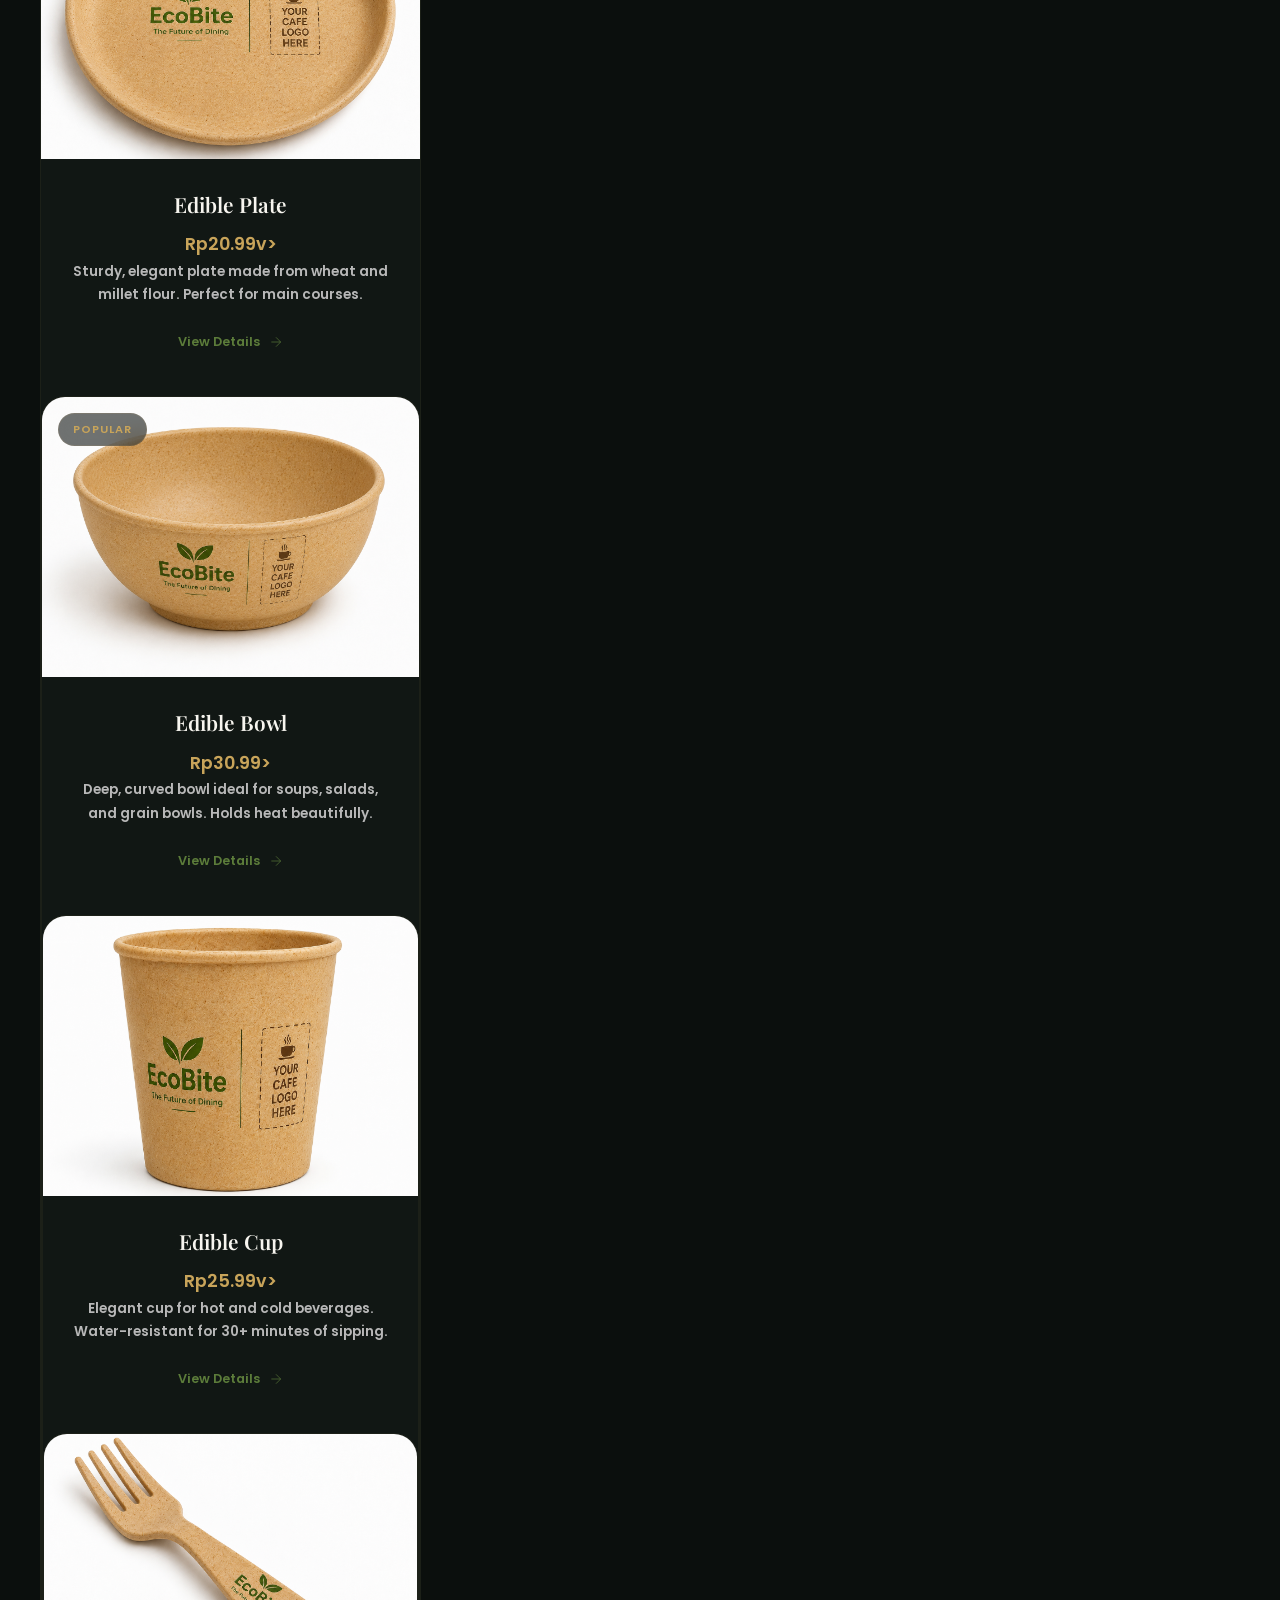
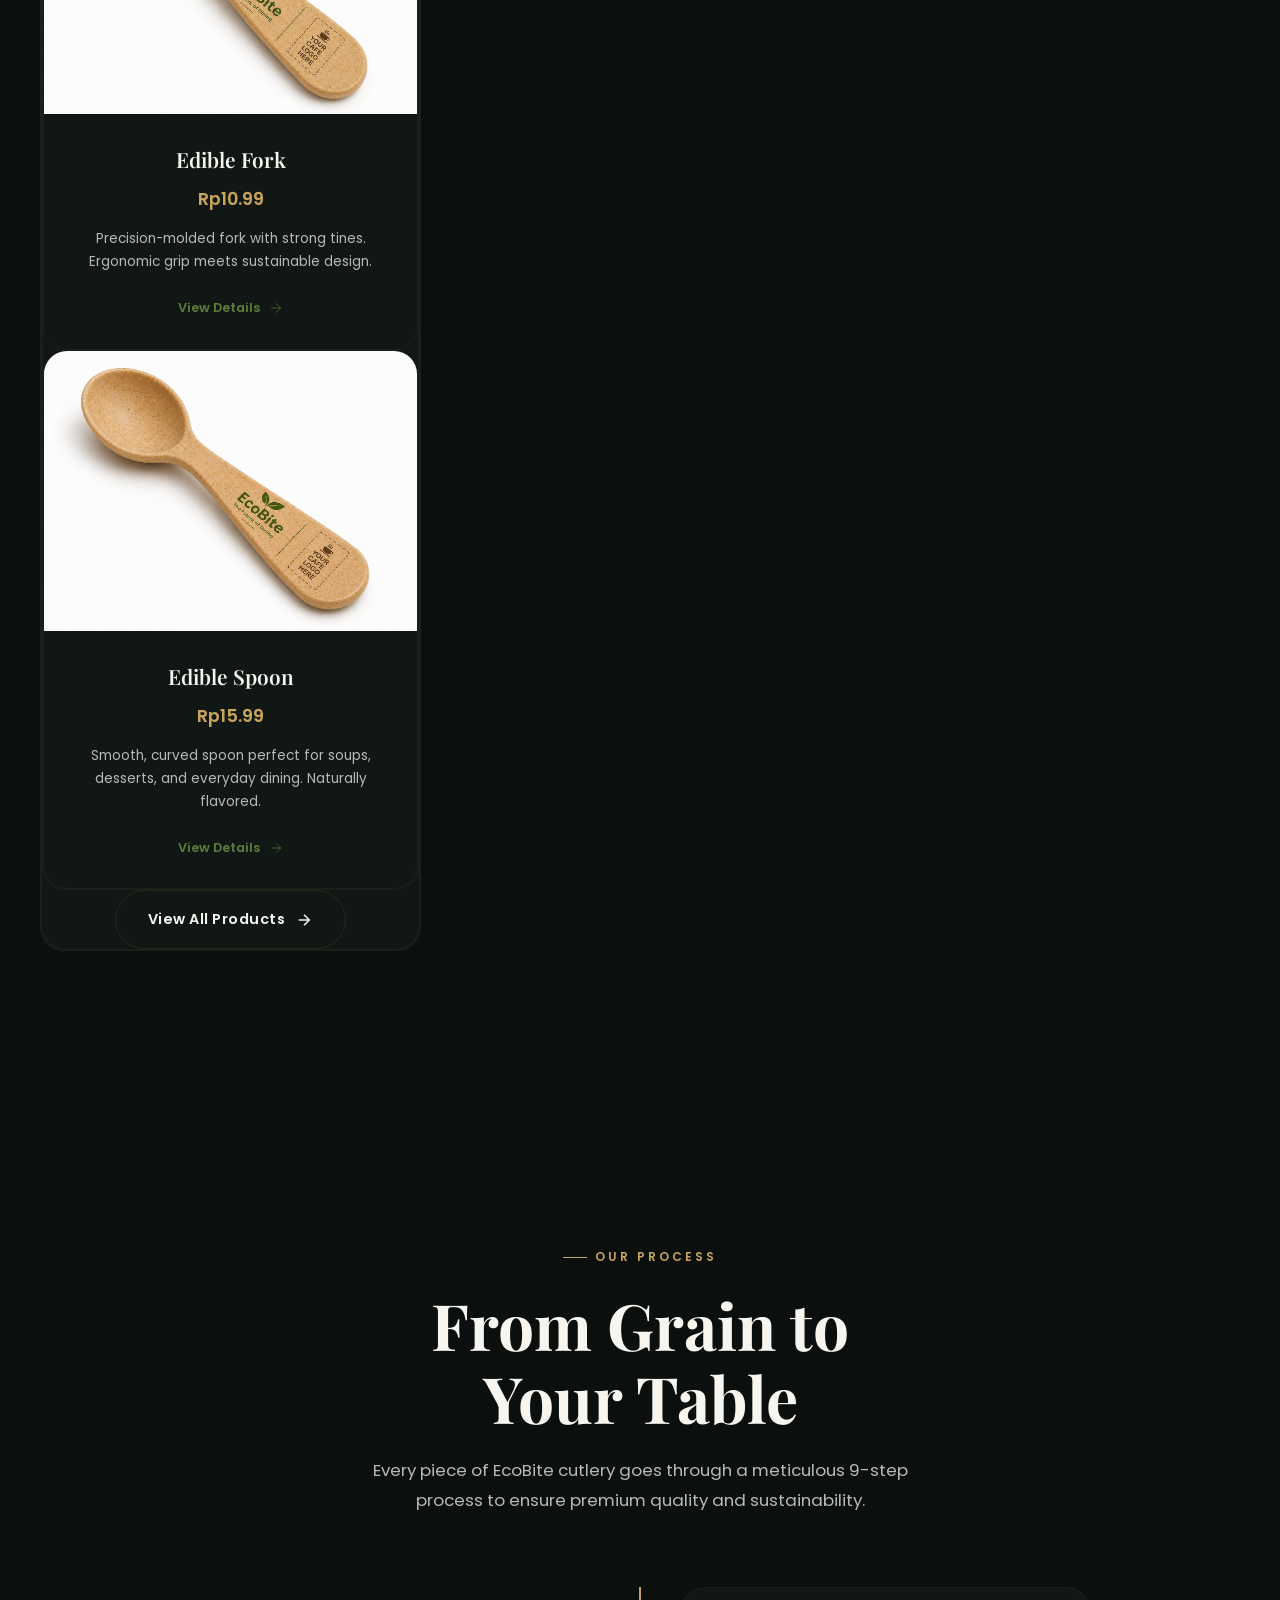
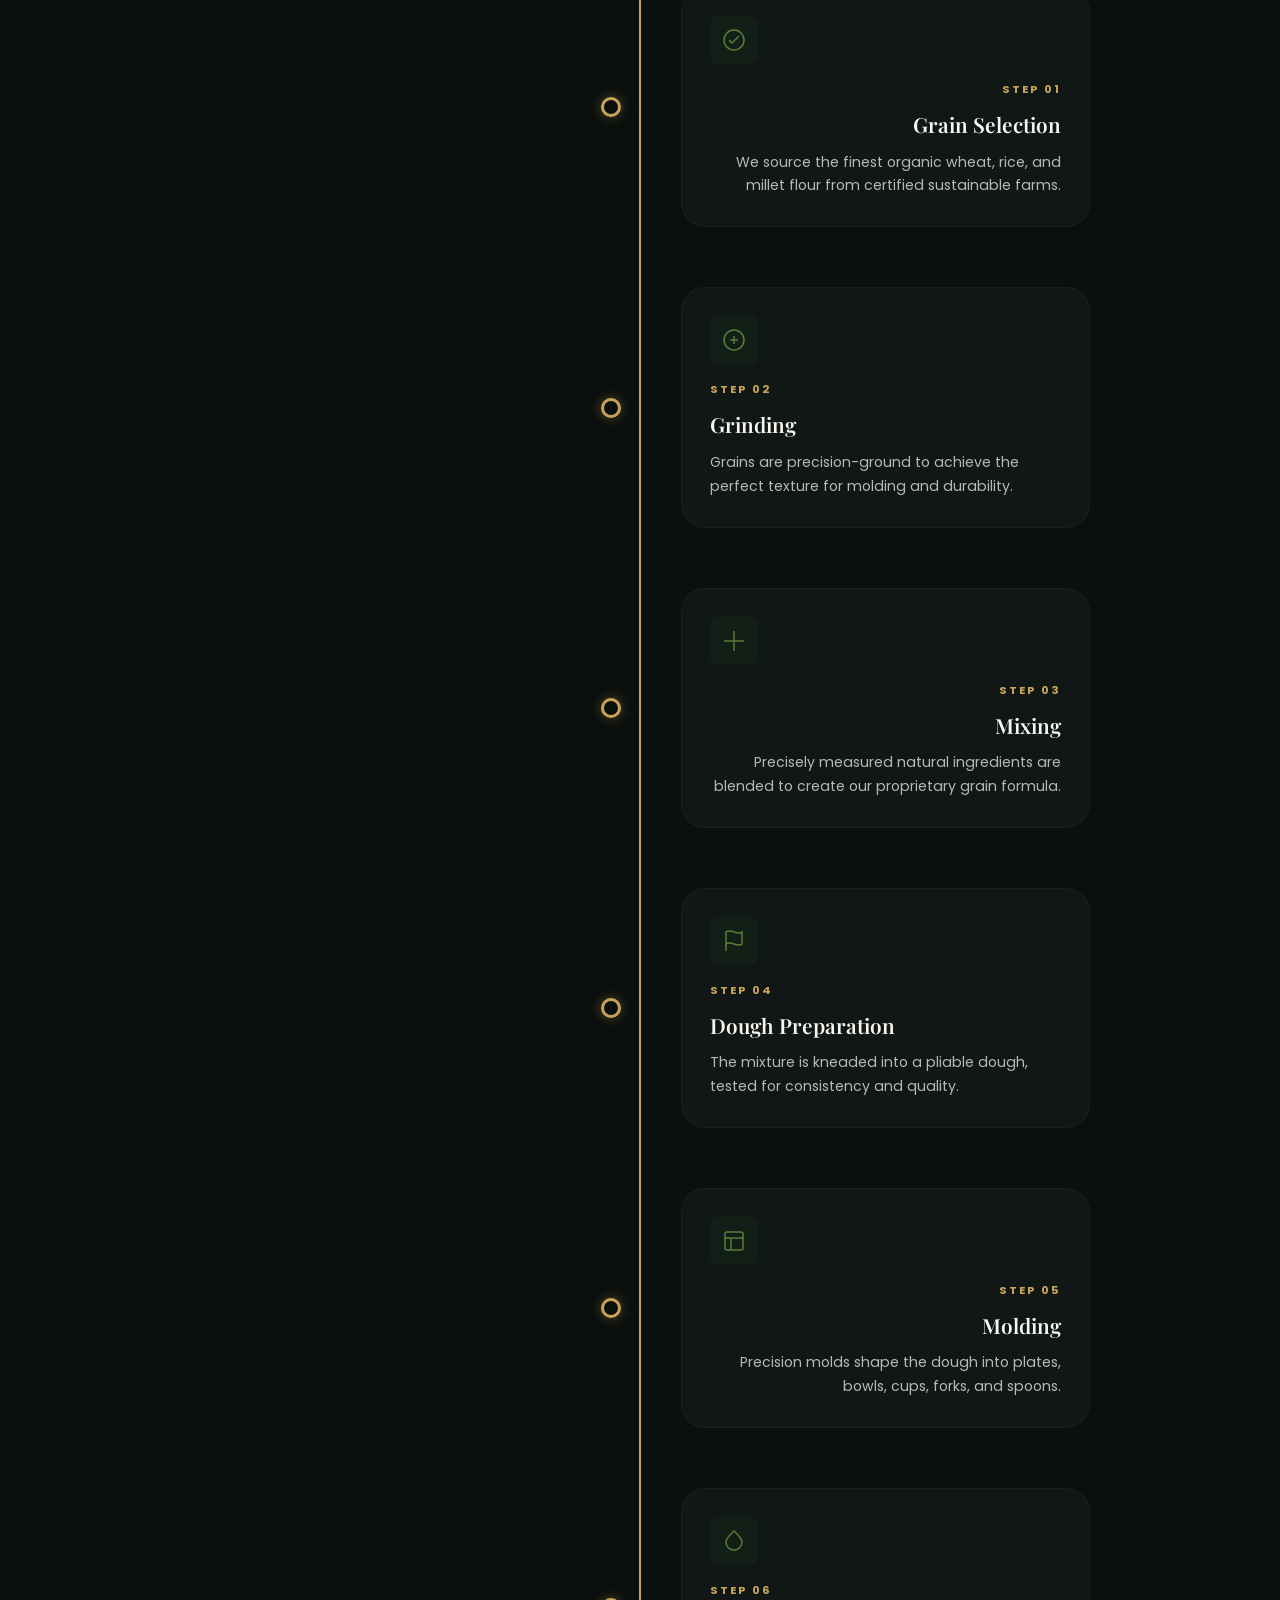
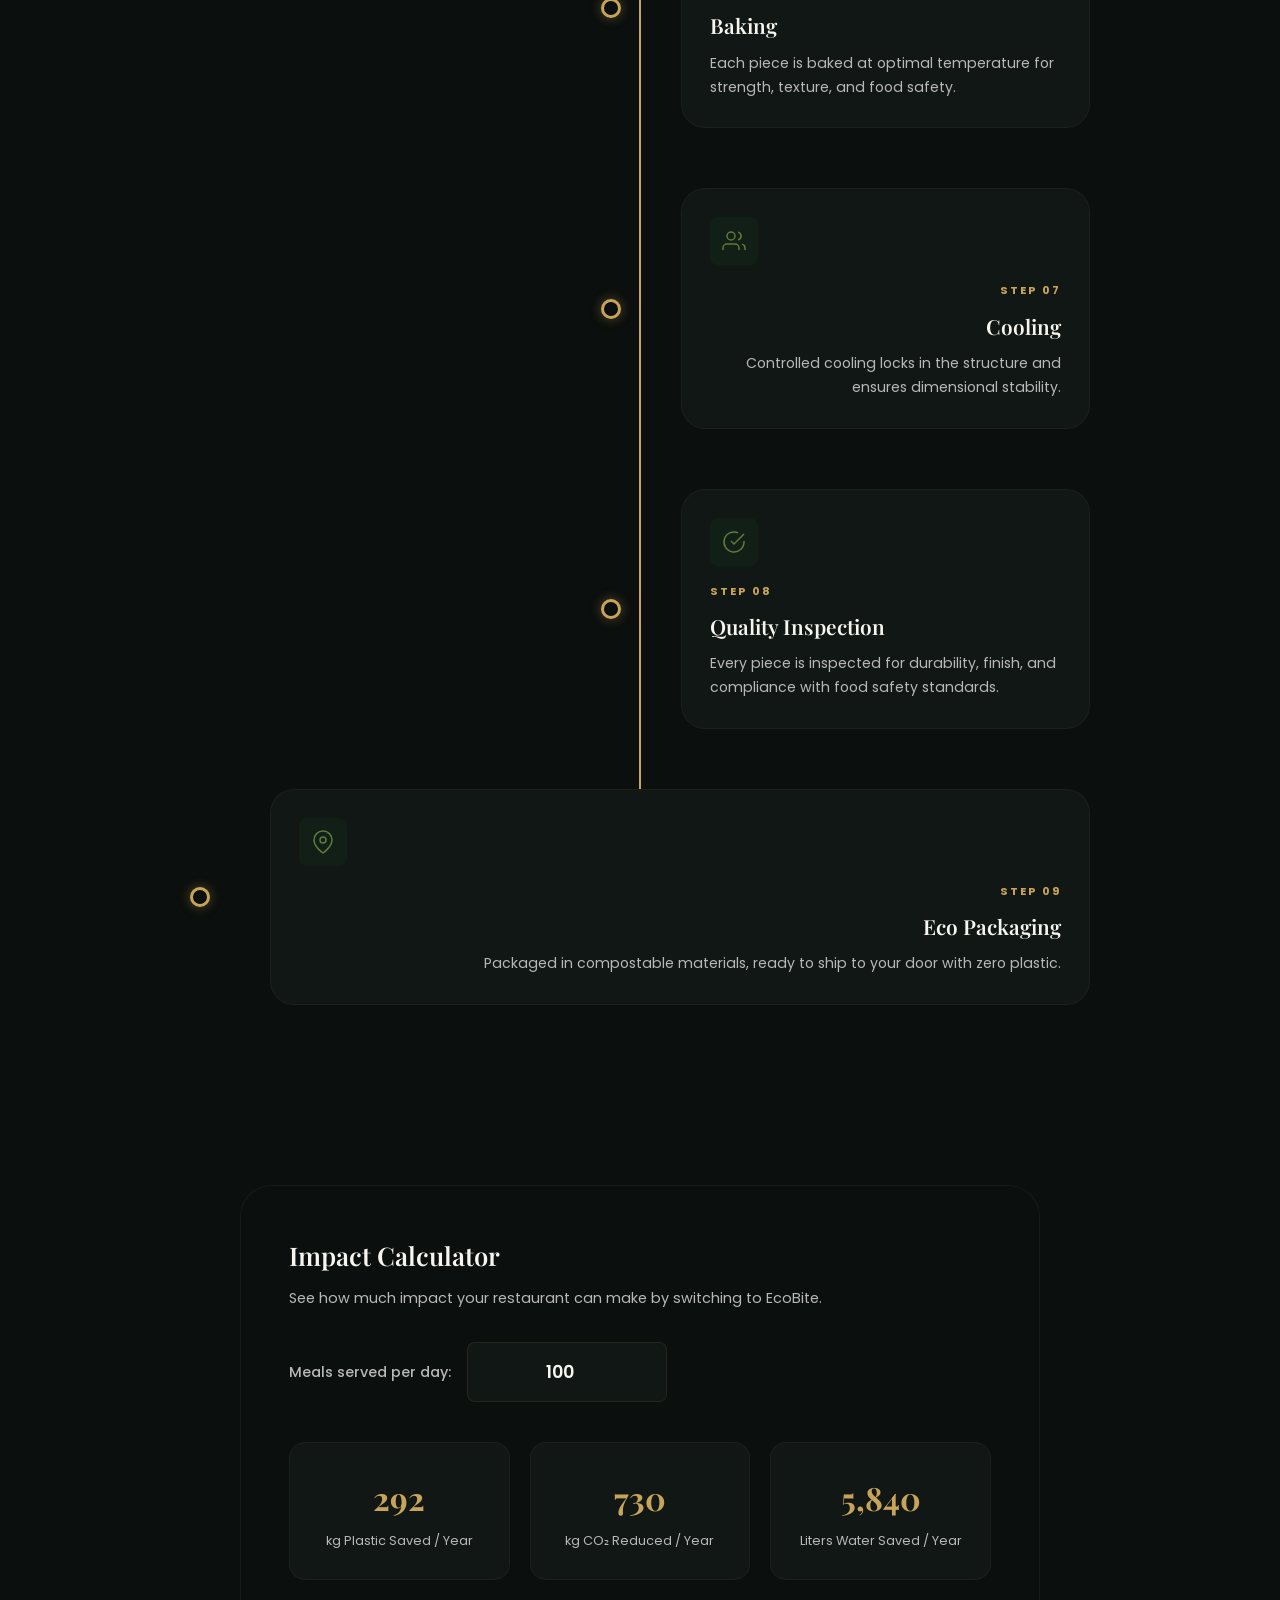
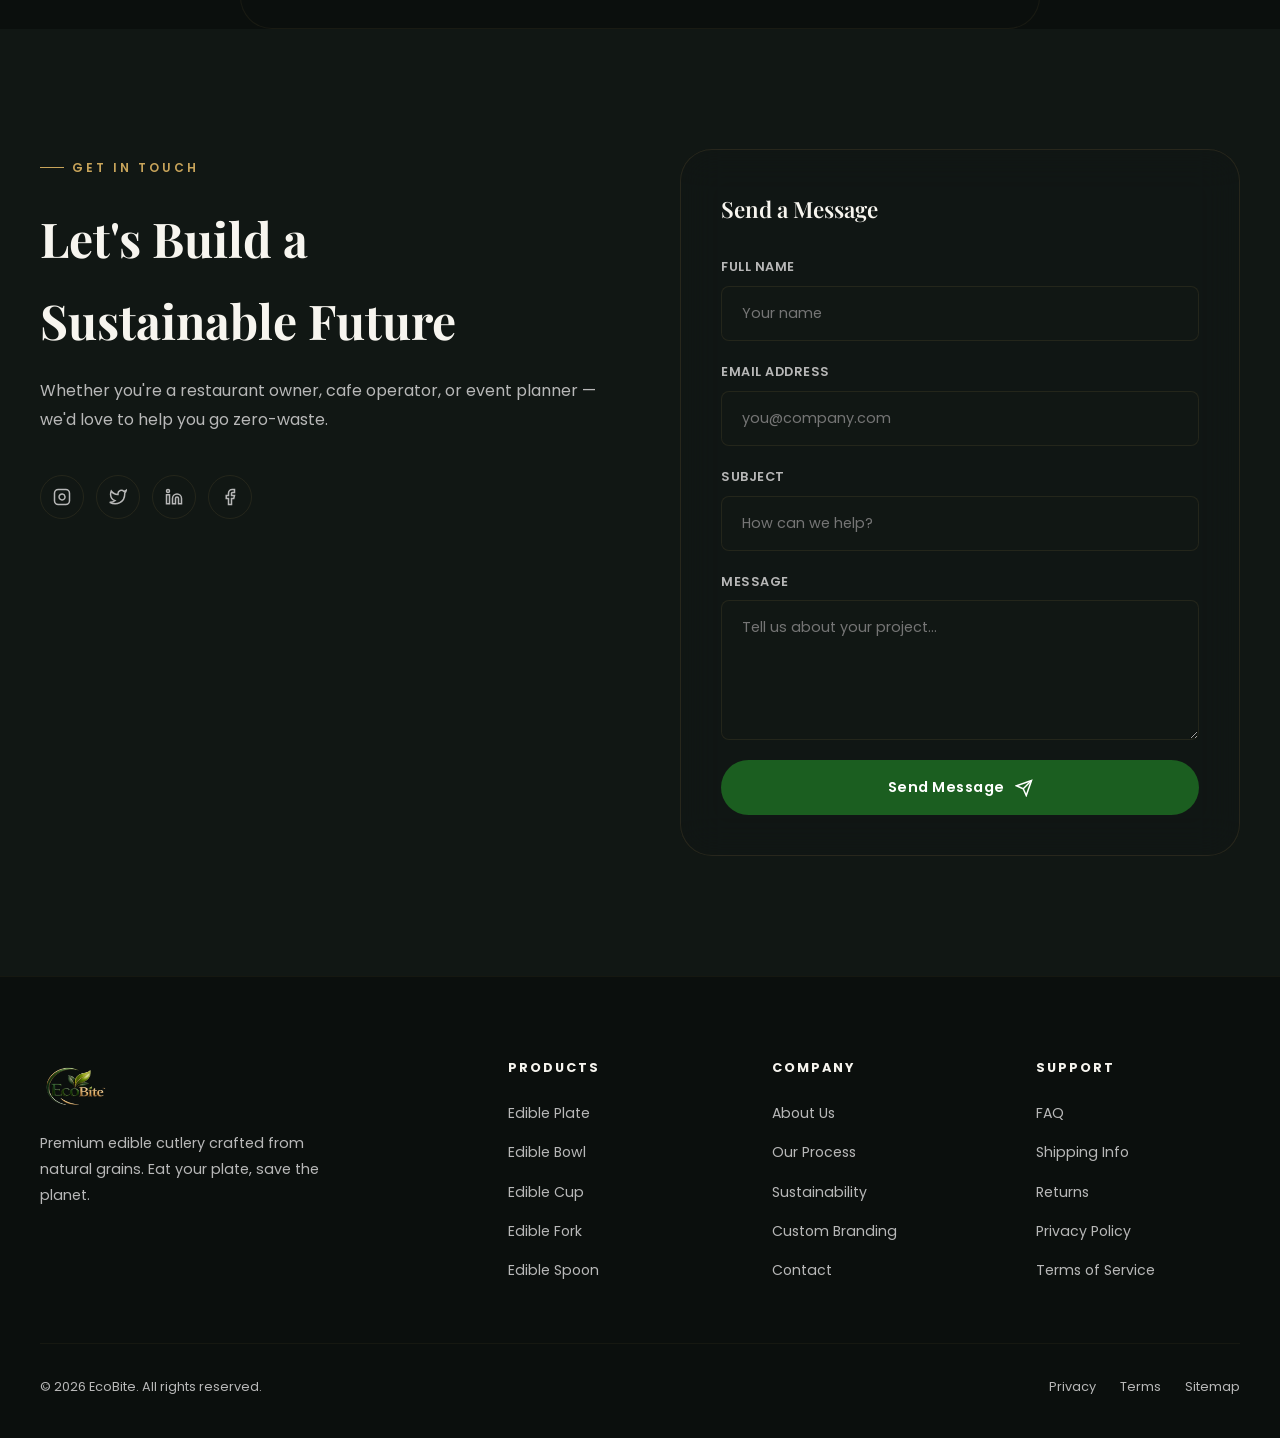
==== commit 07e20477: "rp" ====
--- a/index.html
+++ b/index.html
@@ -508,7 +508,7 @@
   </section>
 
   <!-- Impact Section -->
-  <section class="impact" id="impact">
+  <!-- <section class="impact" id="impact">
     <div class="container">
       <div class="reveal">
         <span class="section-label">Our Impact</span>
@@ -550,7 +550,7 @@
           <div class="counter-number" data-target="15000">0</div>
           <div class="counter-label">Trees Equivalent Saved</div>
         </div>
-      </div>
+      </div> -->
 
       <!-- Calculator -->
       <div class="calculator reveal-scale">
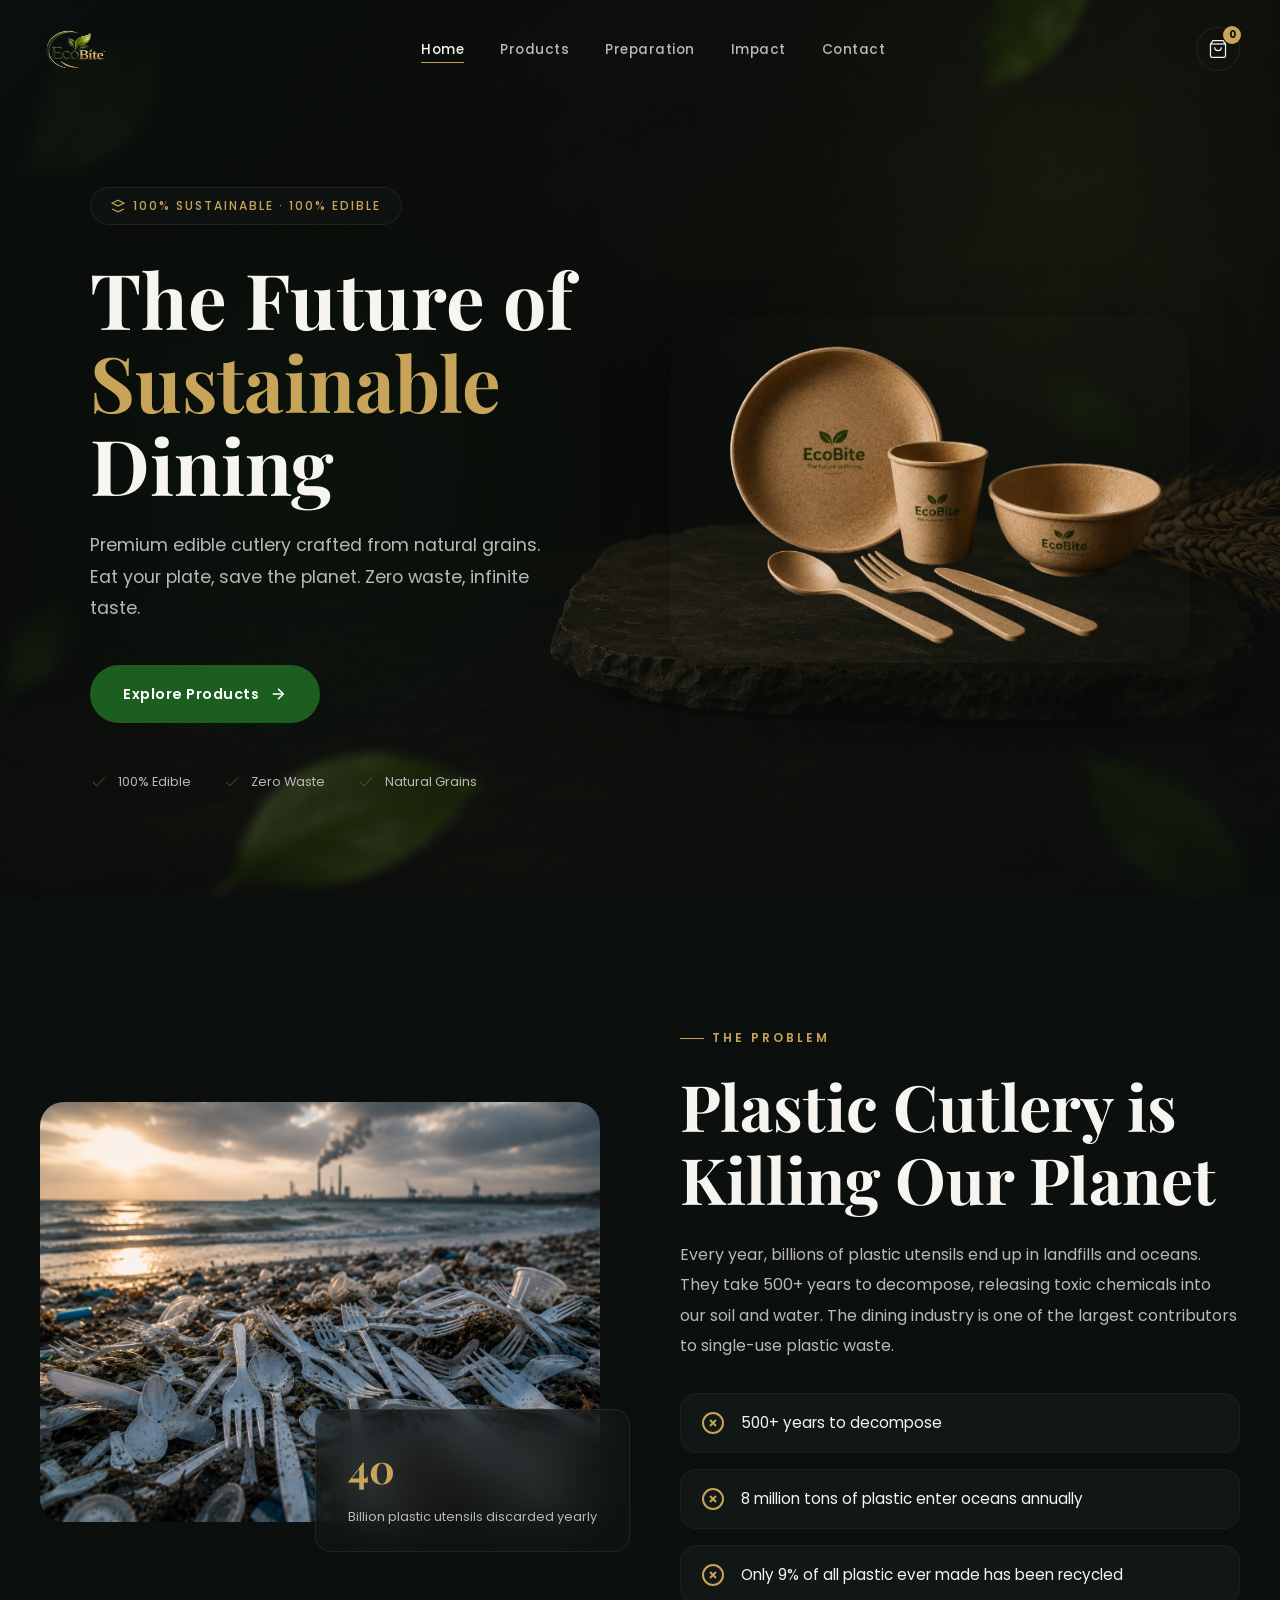
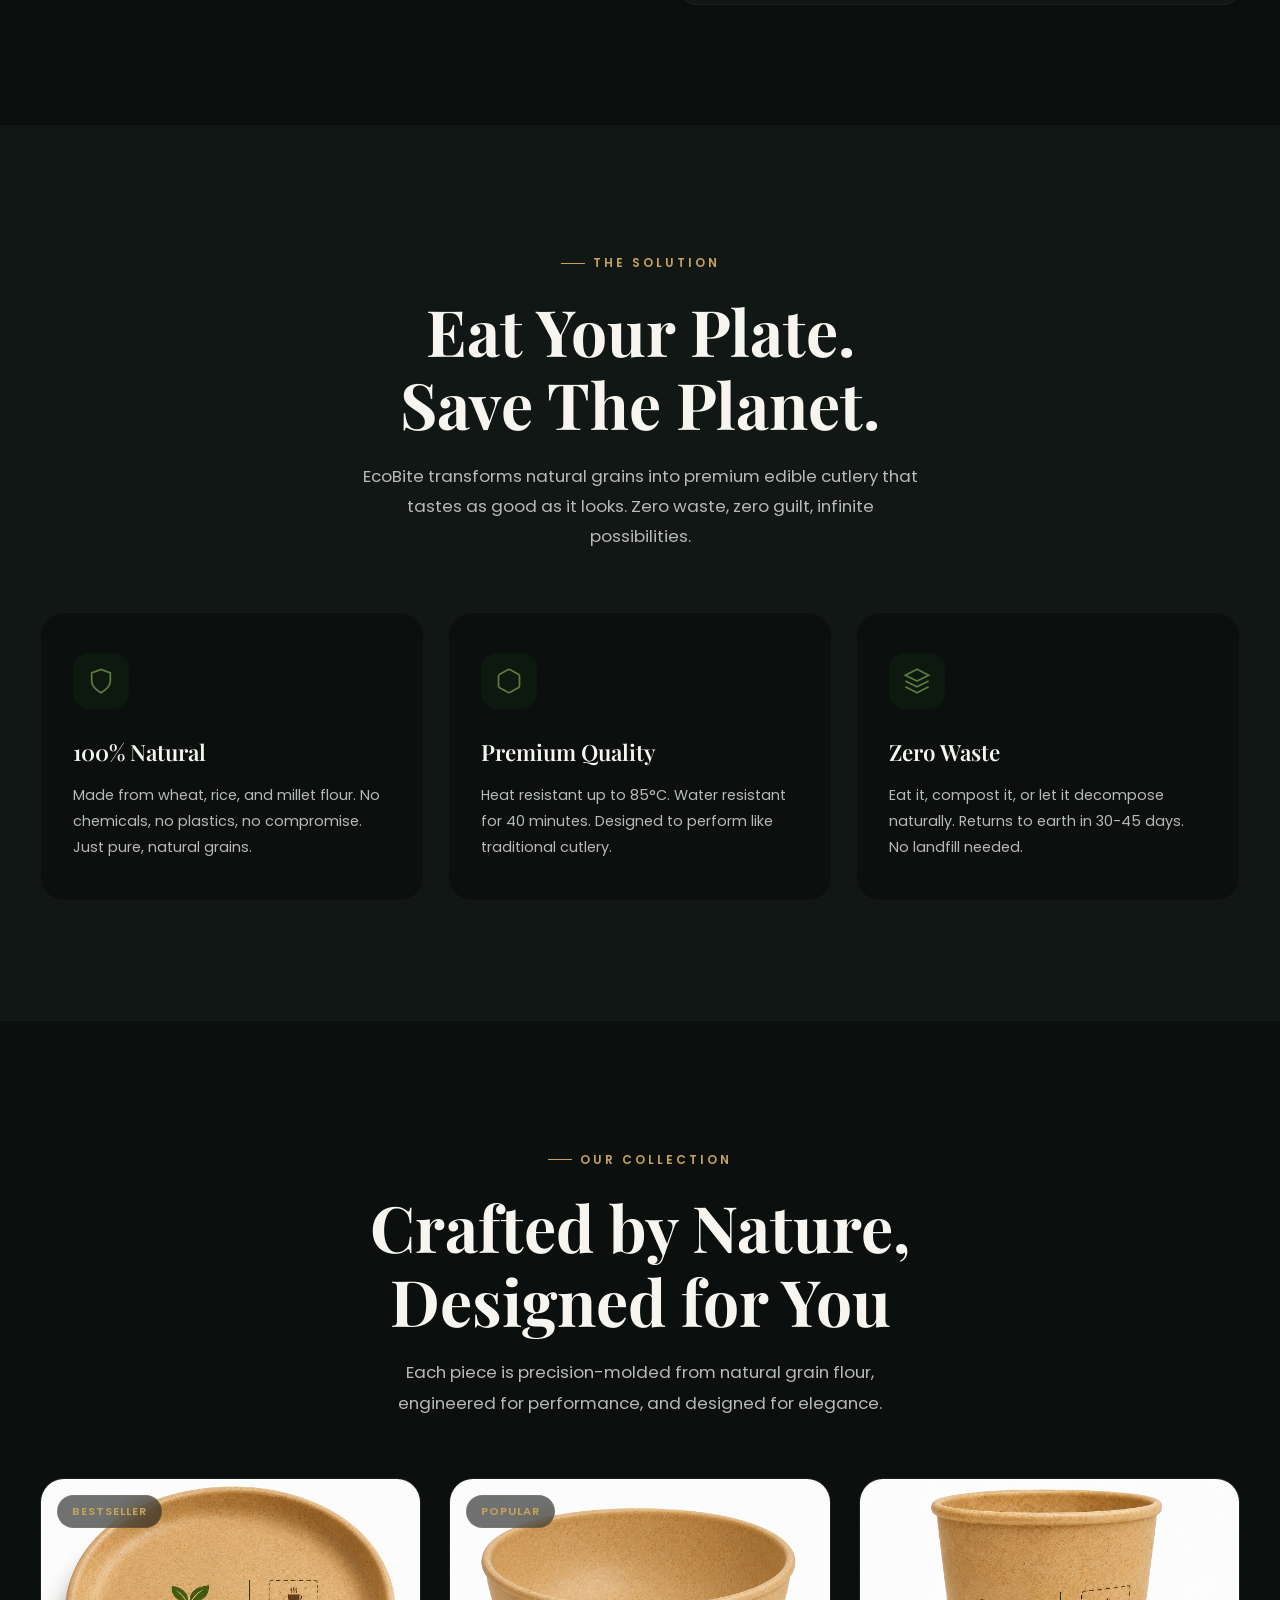
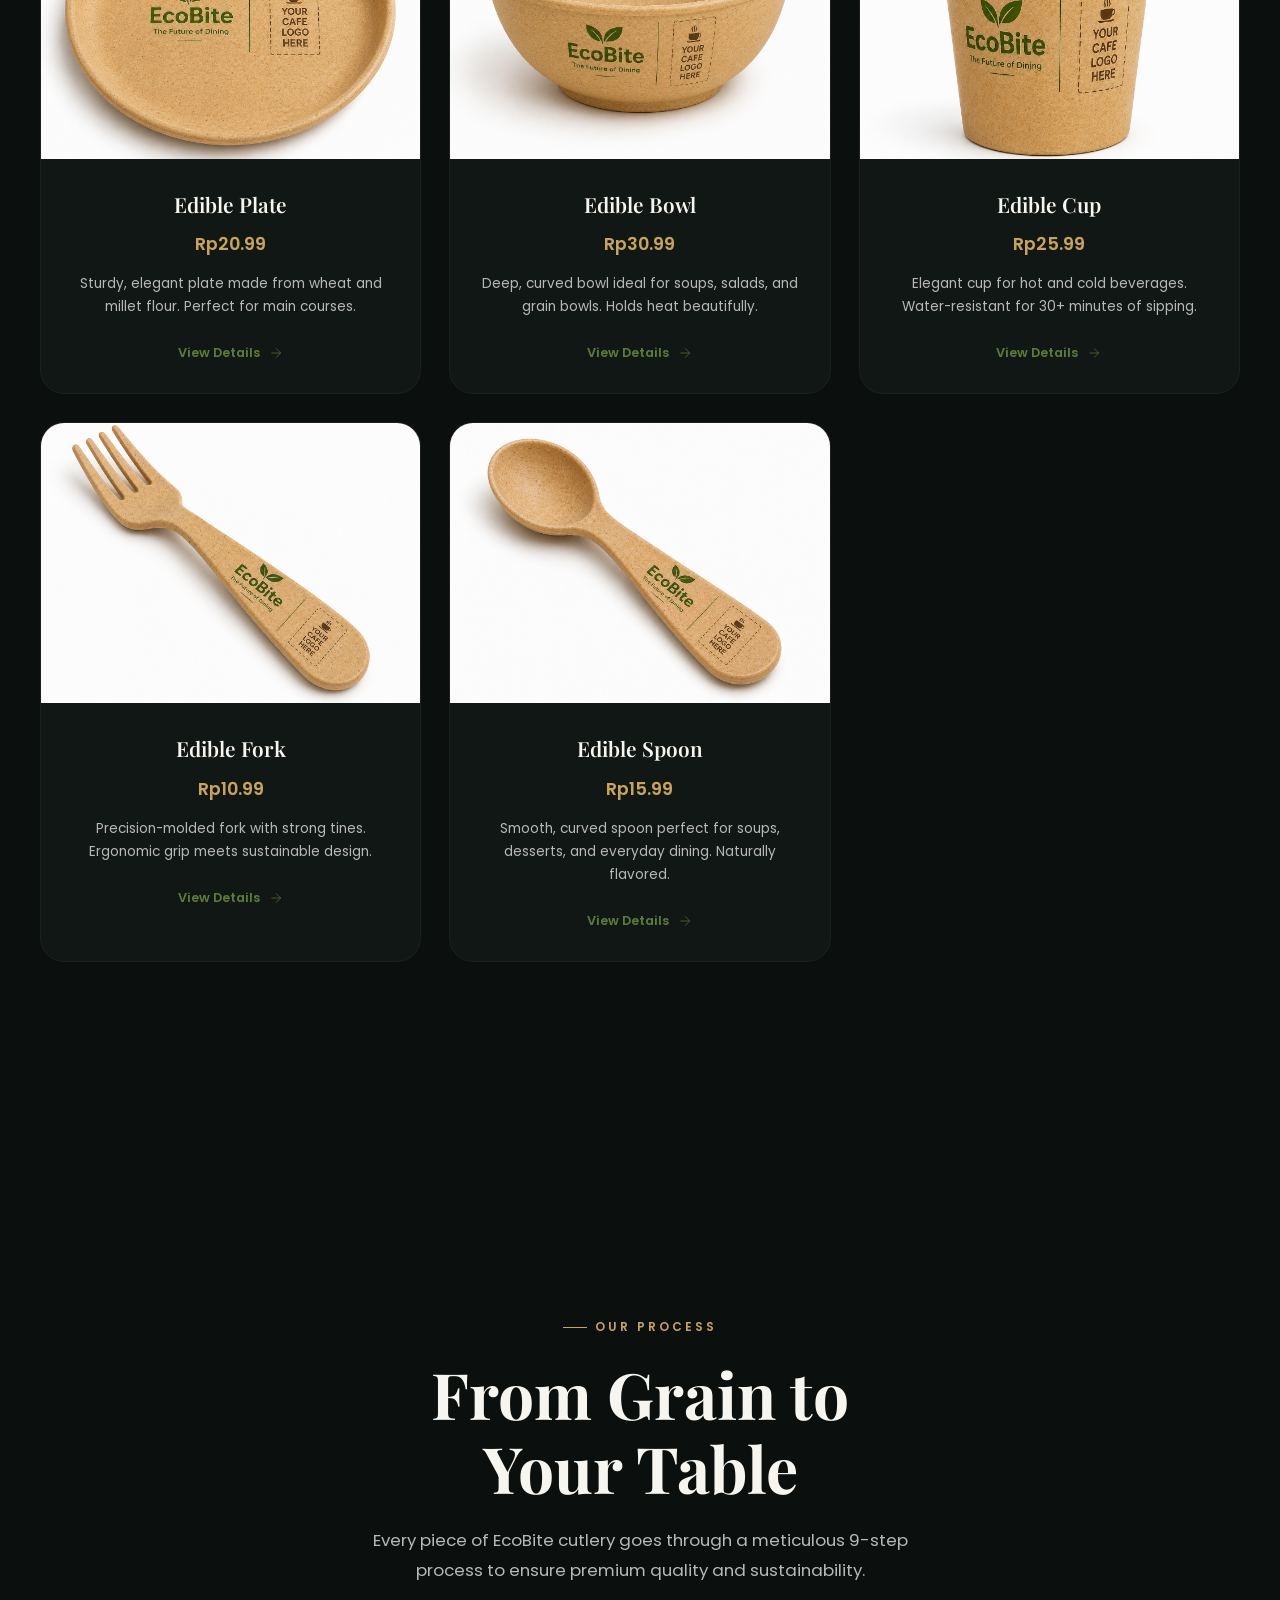
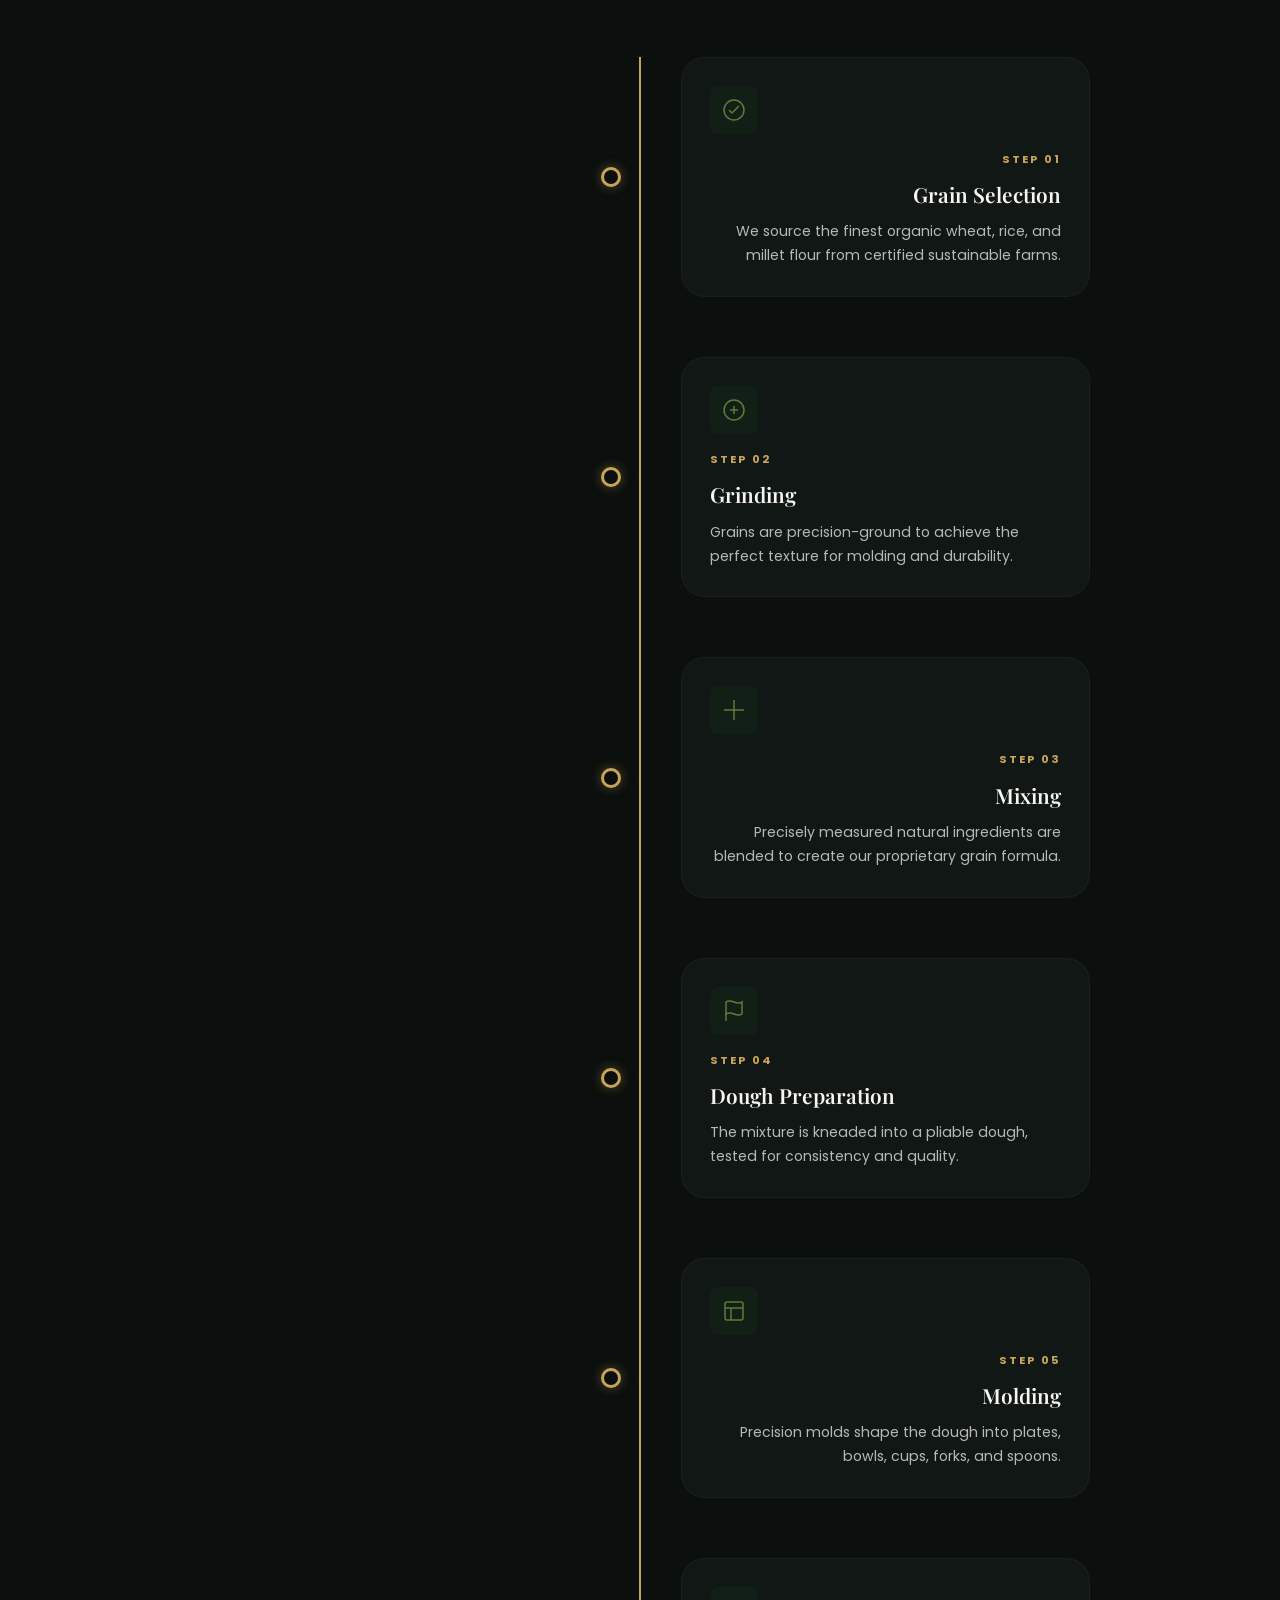
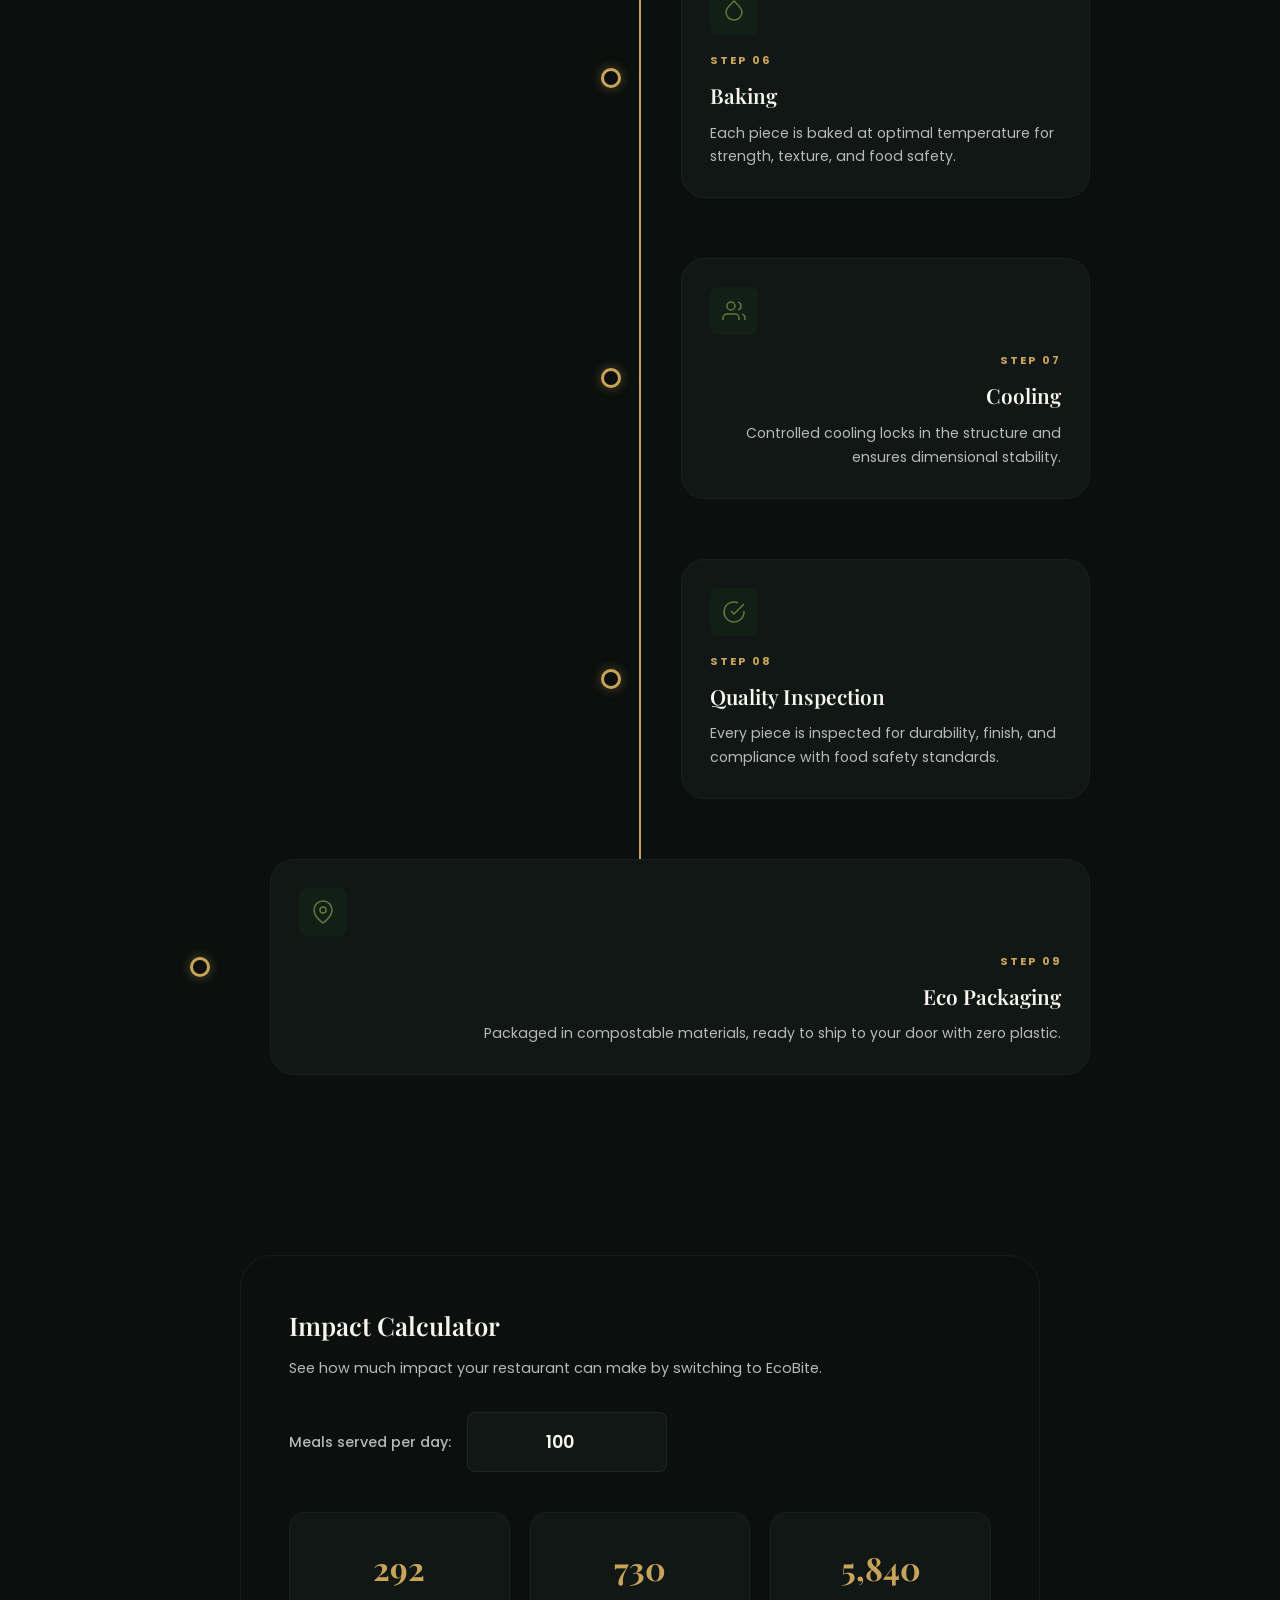
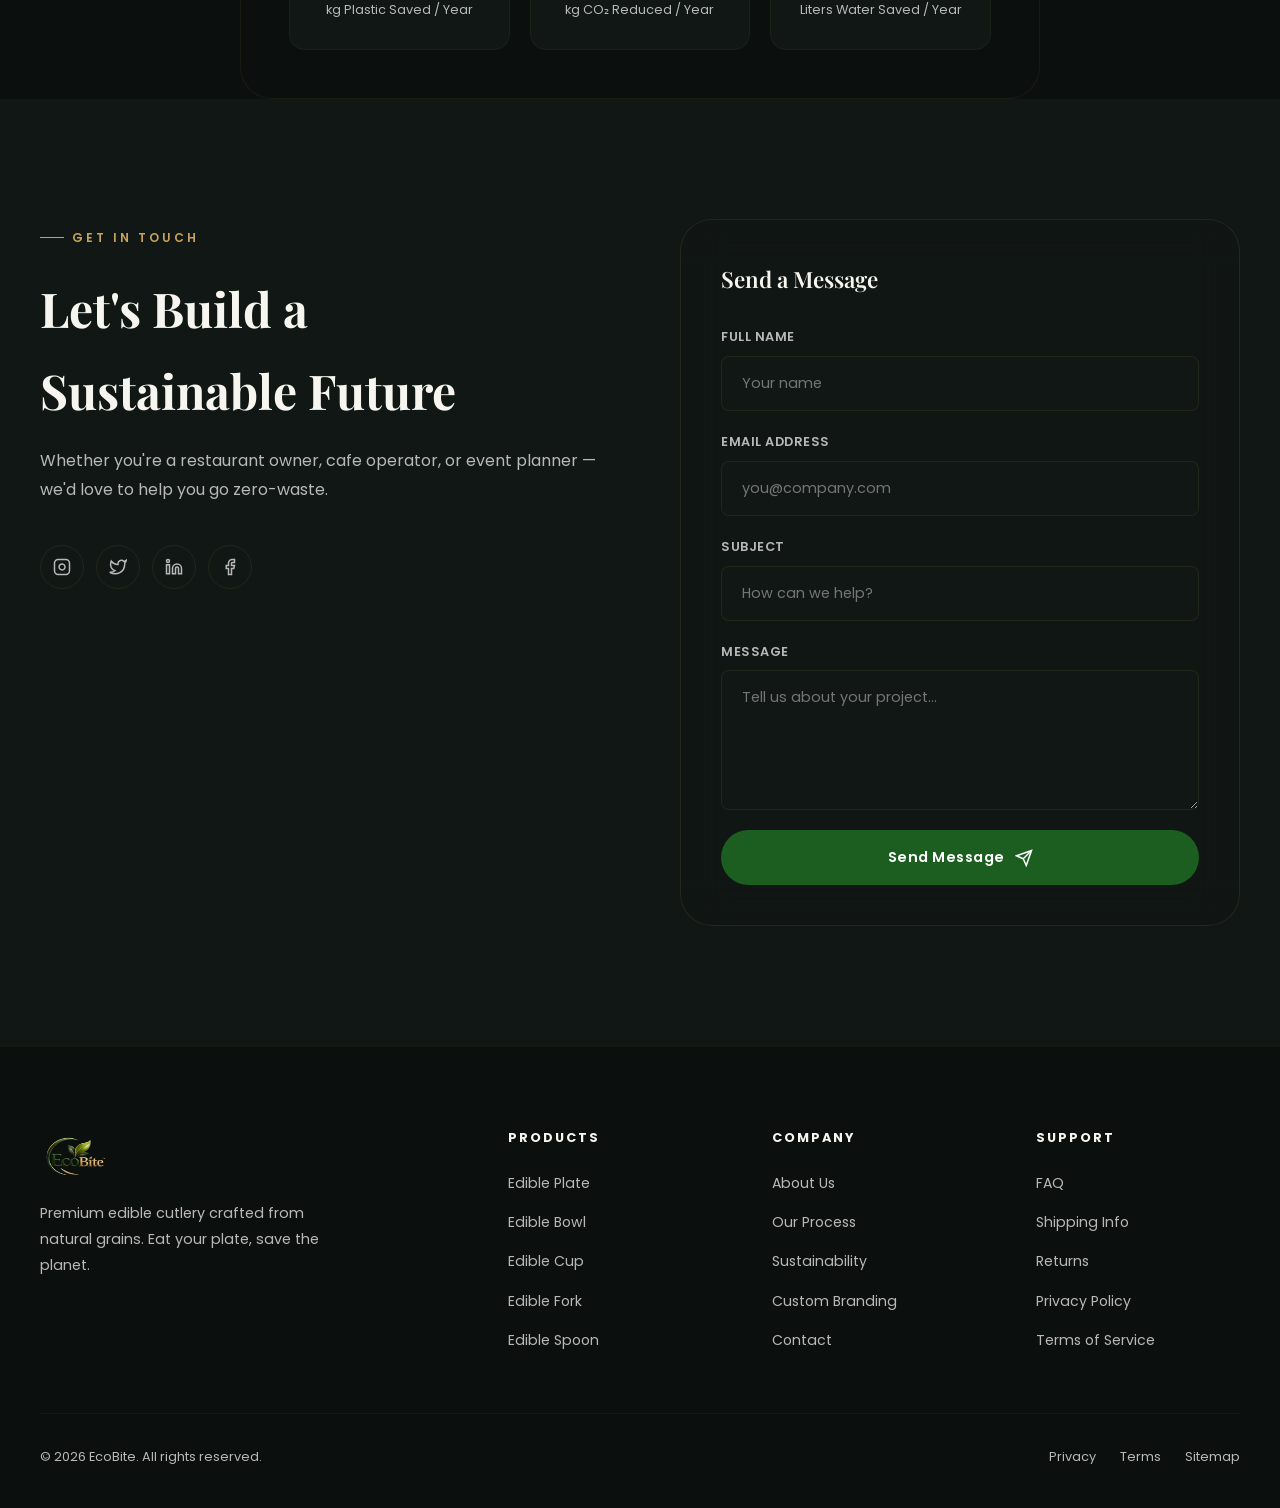
==== commit 4b4467e3: "rp" ====
--- a/index.html
+++ b/index.html
@@ -191,7 +191,7 @@
   </section>
 
   <!-- Products Section -->
-  <section class="products-section" id="products">
+  <section class="products-section"  id="products">
     <div class="container">
       <div class="reveal">
         <span class="section-label">Our Collection</span>
@@ -209,7 +209,8 @@
           </div>
           <div class="product-card-body">
             <h3>Edible Plate</h3>
-            <div class="price">Rp20.99v>
+
+            <div class="price">Rp20.99</div>
             <p>Sturdy, elegant plate made from wheat and millet flour. Perfect for main courses.</p>
             <a href="product.html?id=plate" class="product-card-link">
               View Details
@@ -225,7 +226,7 @@
           </div>
           <div class="product-card-body">
             <h3>Edible Bowl</h3>
-            <div class="price">Rp30.99>
+            <div class="price">Rp30.99</div>
             <p>Deep, curved bowl ideal for soups, salads, and grain bowls. Holds heat beautifully.</p>
             <a href="product.html?id=bowl" class="product-card-link">
               View Details
@@ -240,7 +241,7 @@
           </div>
           <div class="product-card-body">
             <h3>Edible Cup</h3>
-            <div class="price">Rp25.99v>
+            <div class="price">Rp25.99</div>
             <p>Elegant cup for hot and cold beverages. Water-resistant for 30+ minutes of sipping.</p>
             <a href="product.html?id=cup" class="product-card-link">
               View Details
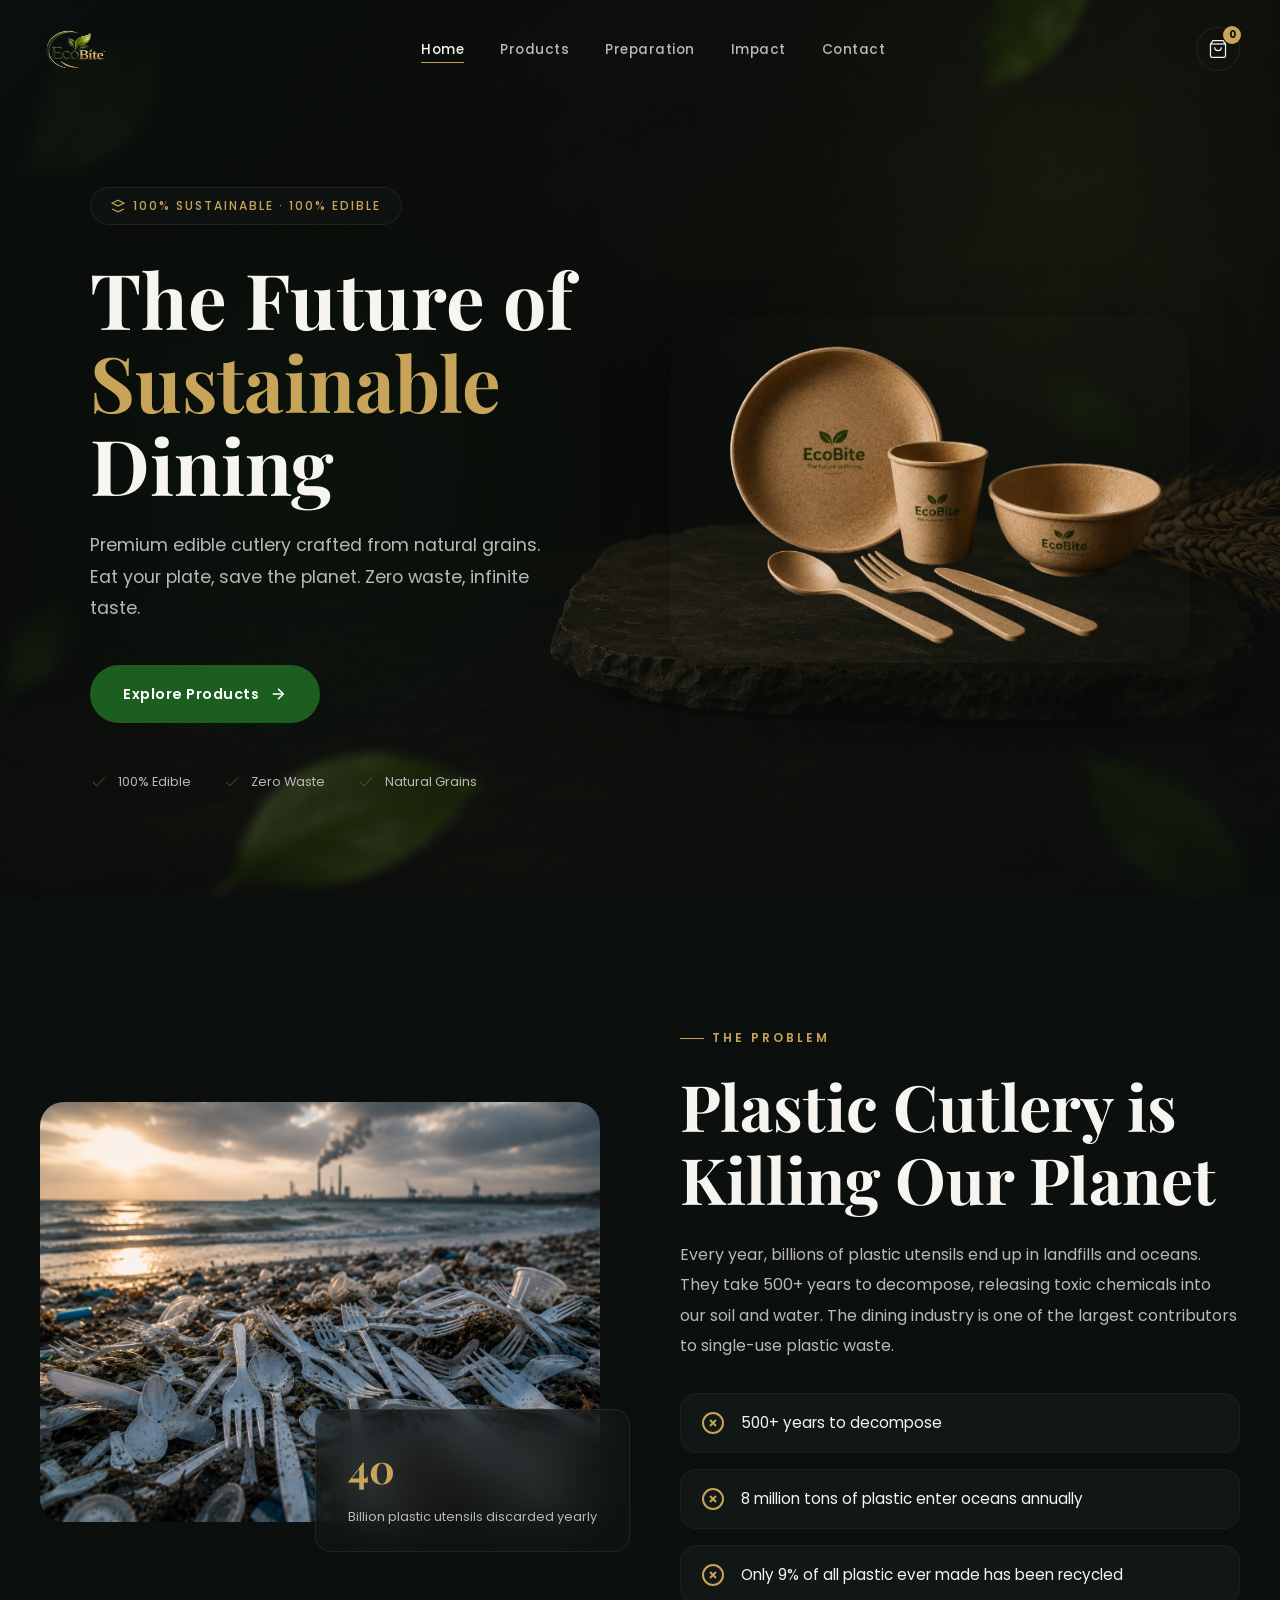
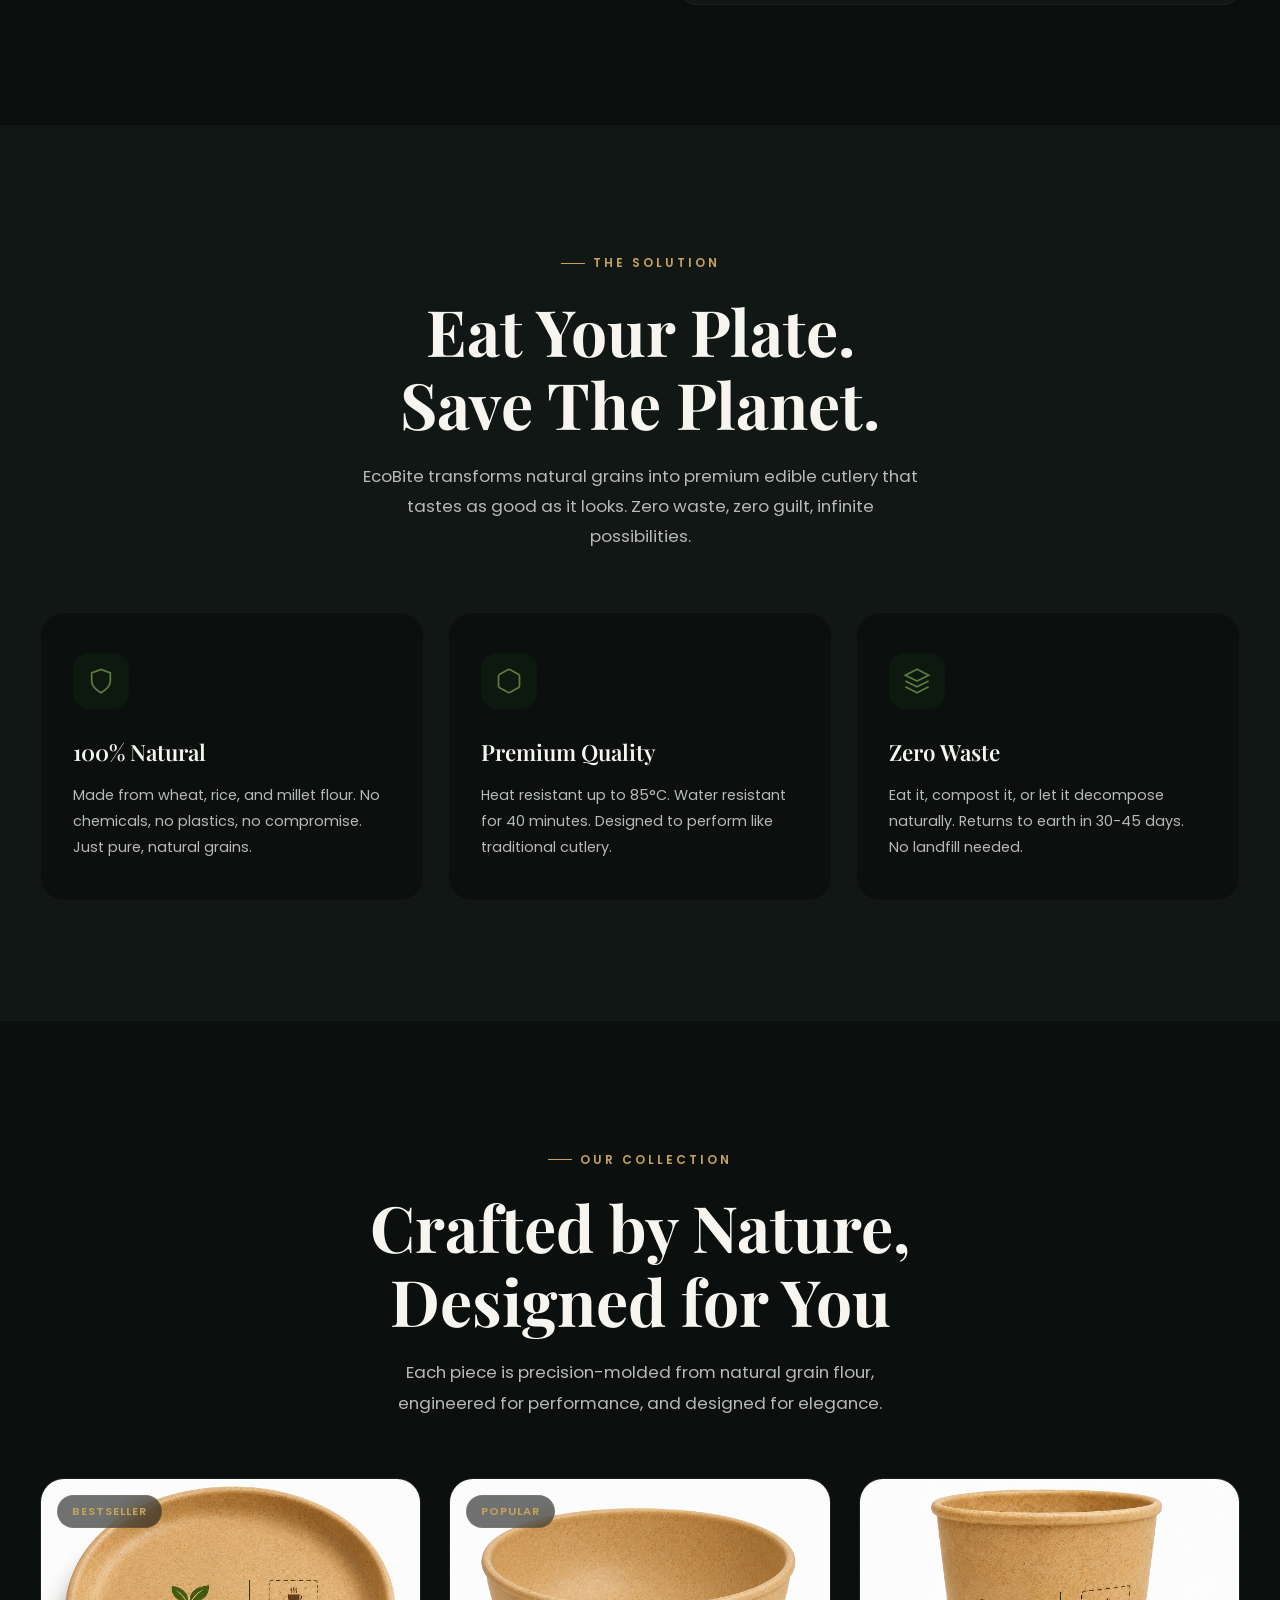
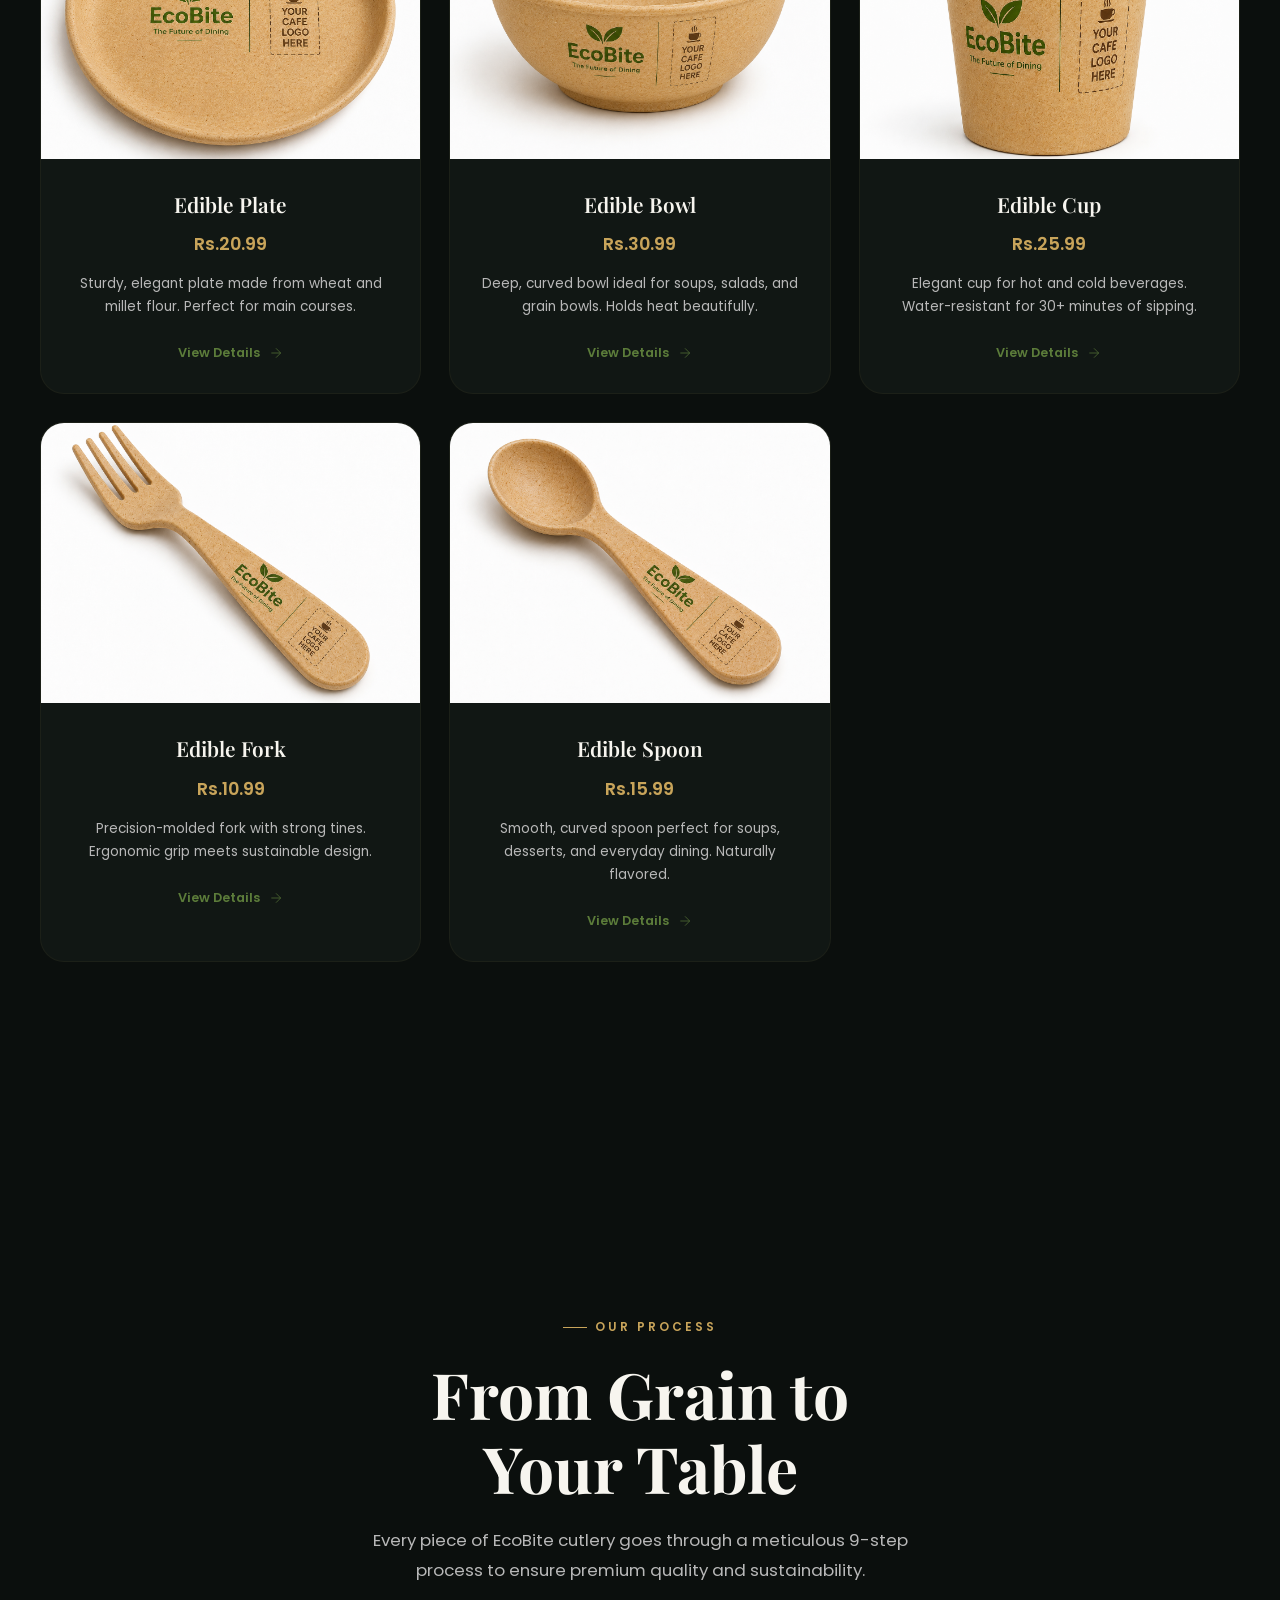
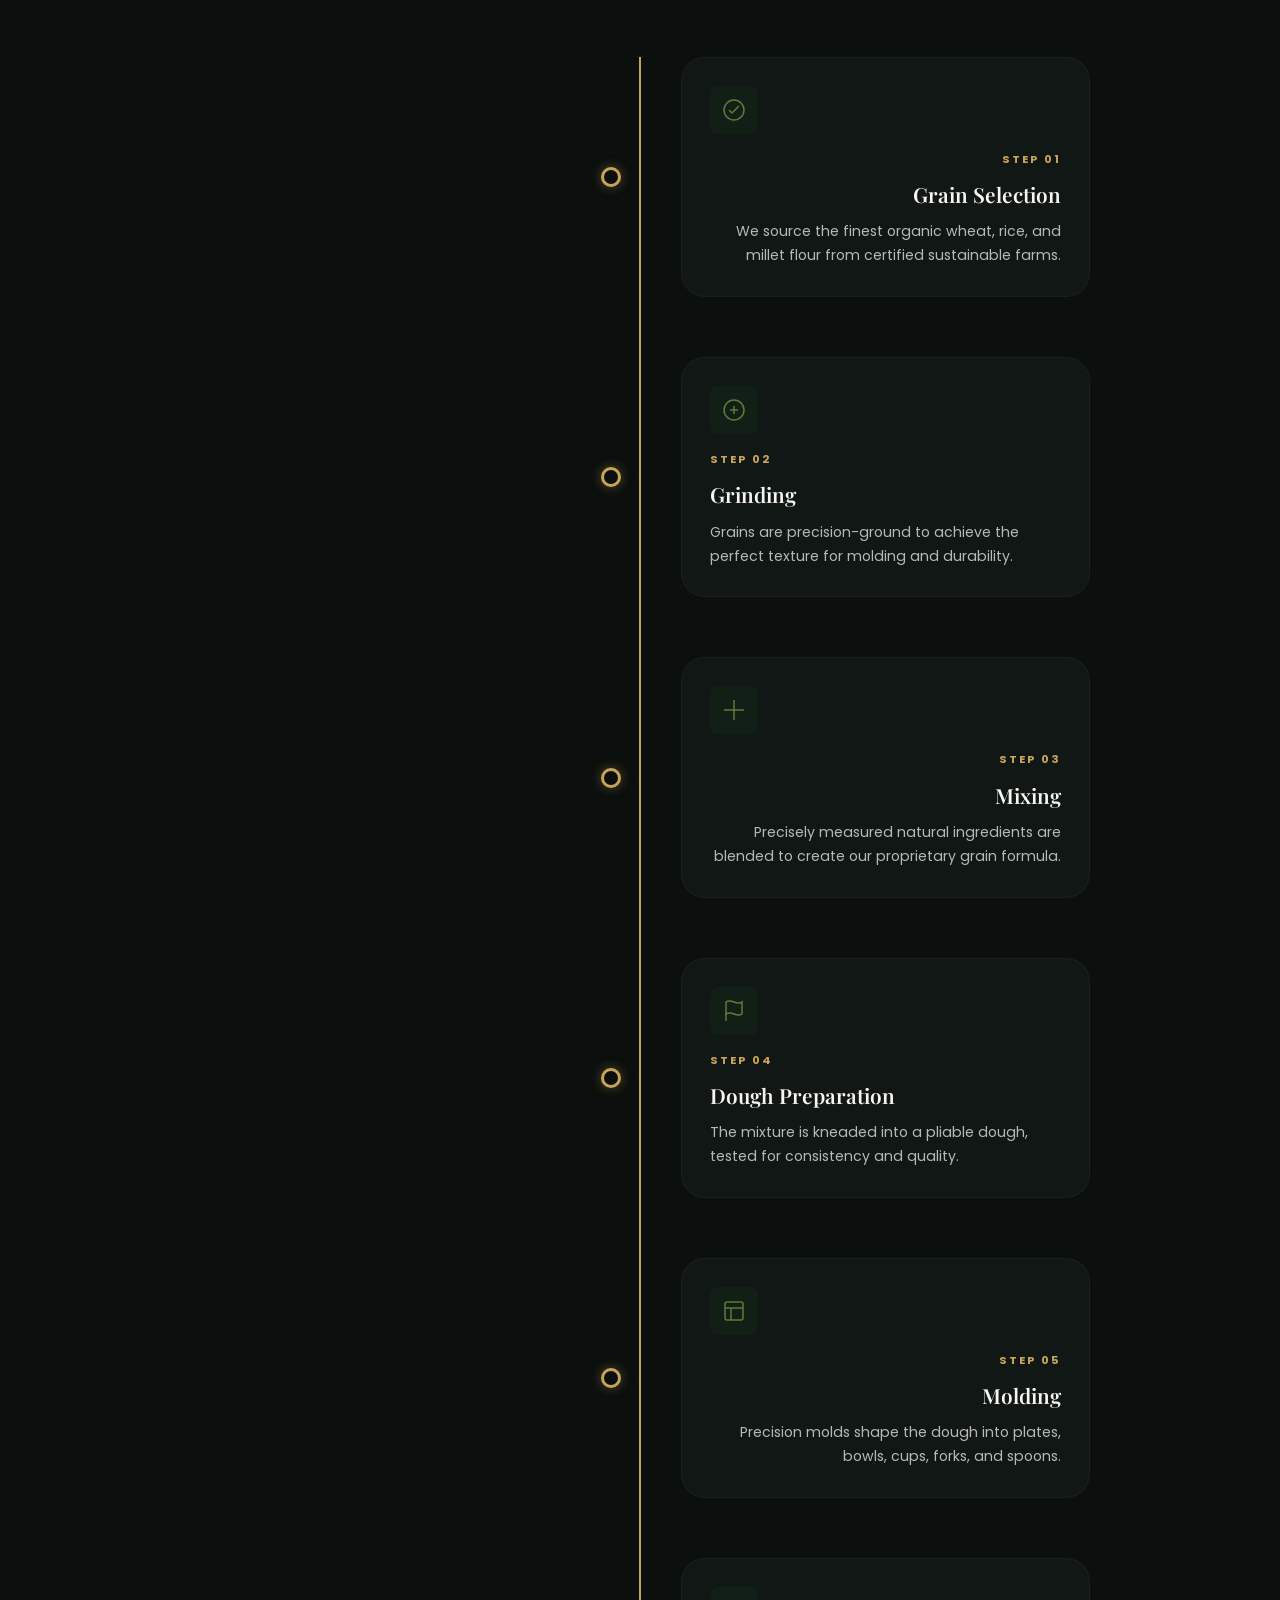
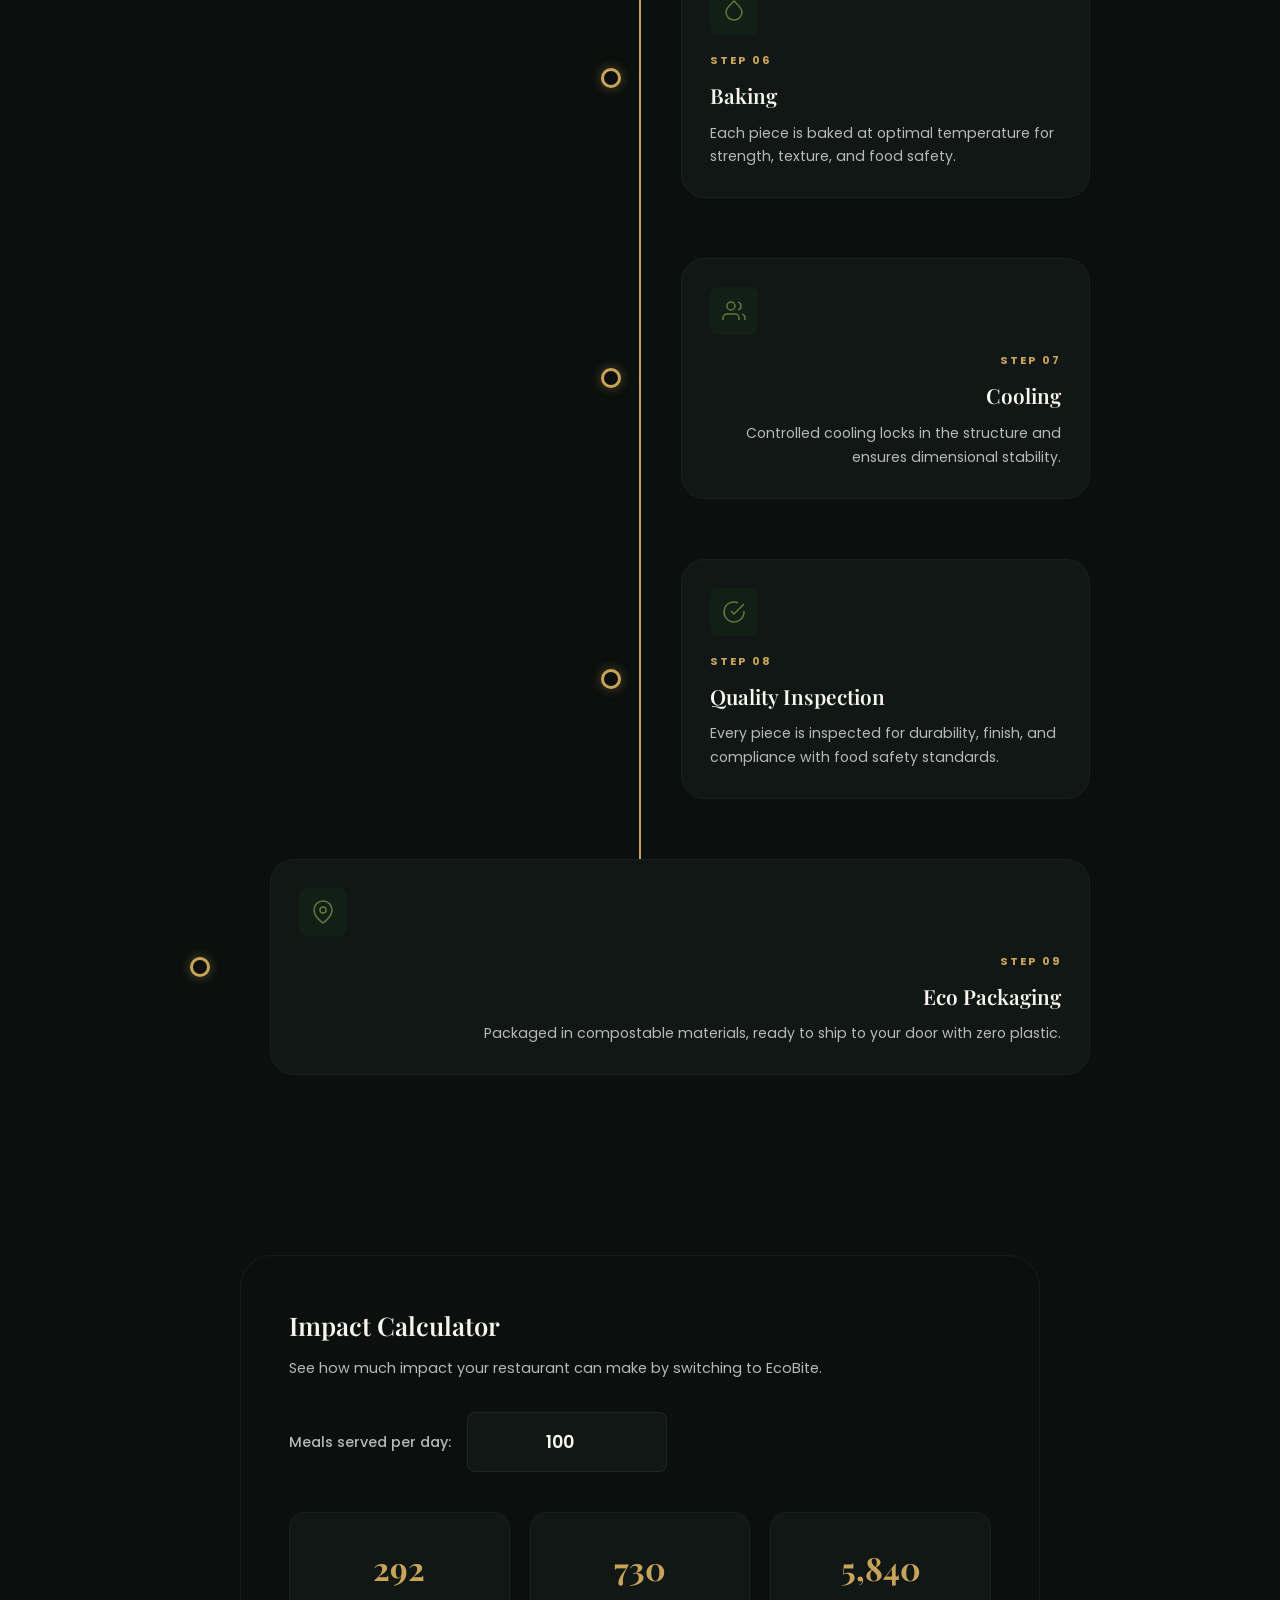
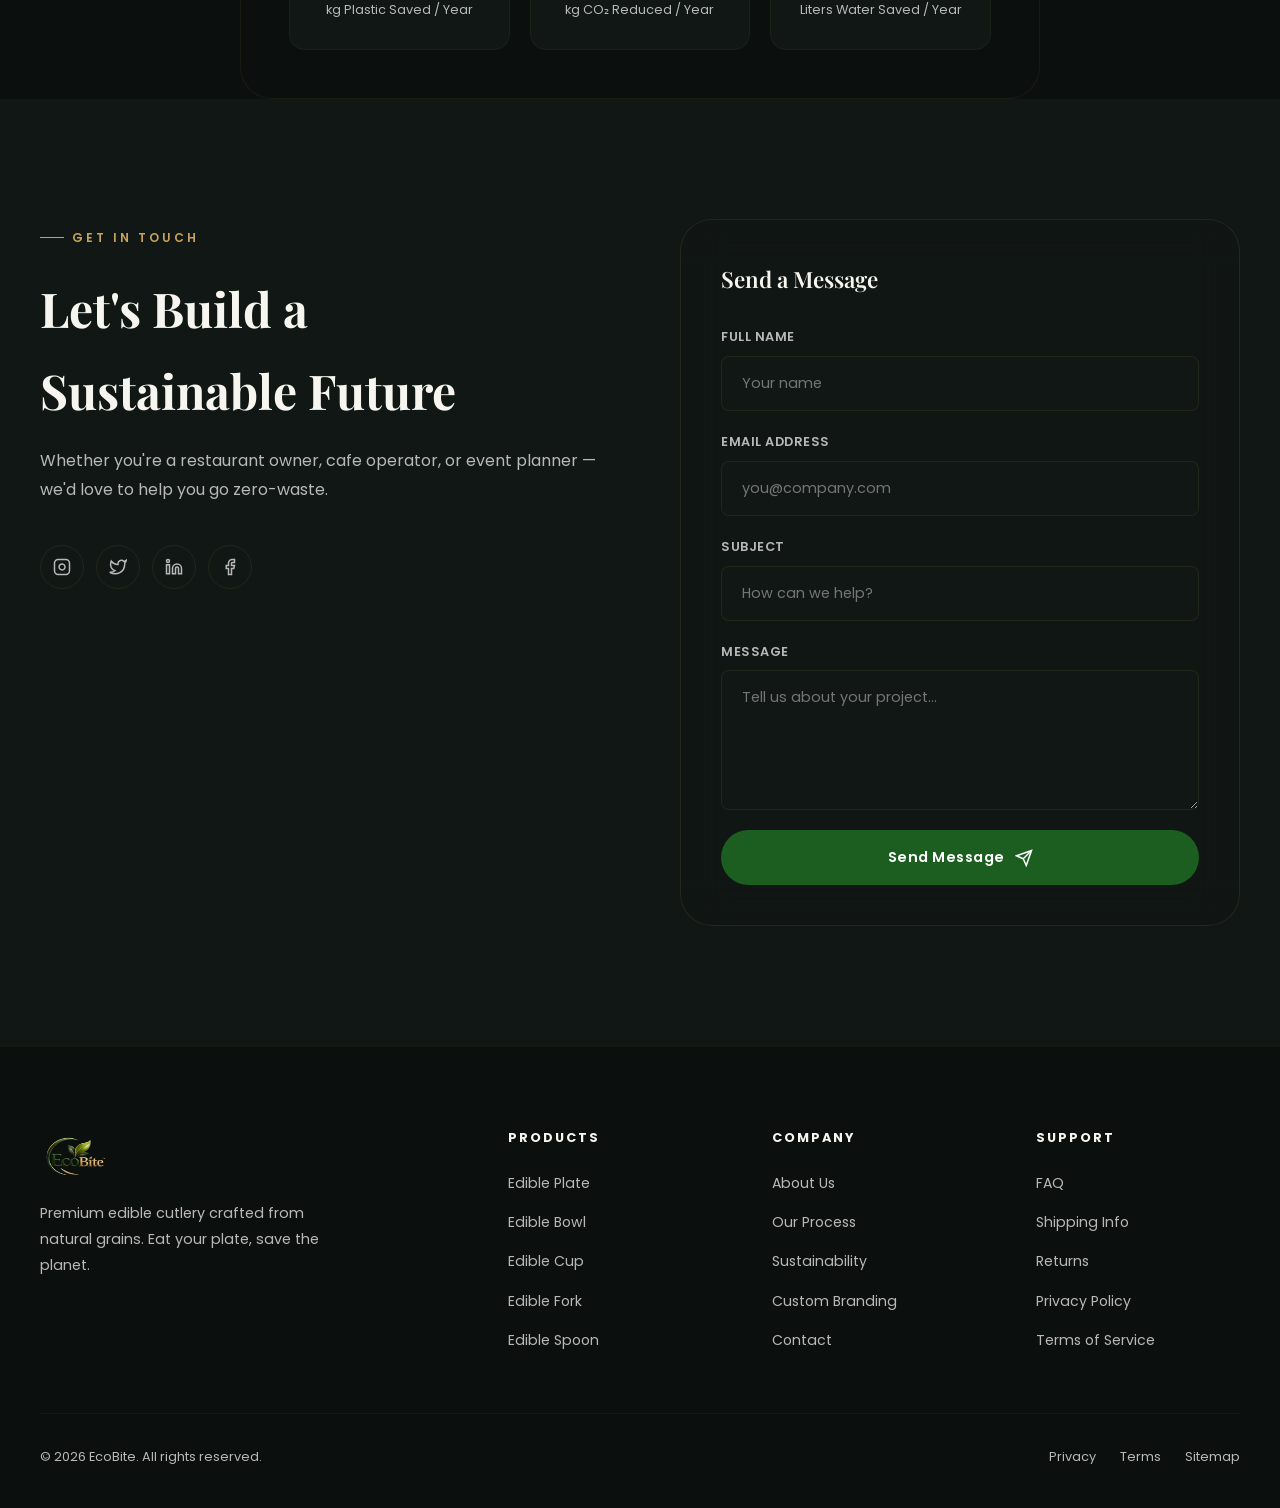
==== commit 9d251ead: "rp" ====
--- a/index.html
+++ b/index.html
@@ -210,7 +210,7 @@
           <div class="product-card-body">
             <h3>Edible Plate</h3>
 
-            <div class="price">Rp20.99</div>
+            <div class="price">Rs.20.99</div>
             <p>Sturdy, elegant plate made from wheat and millet flour. Perfect for main courses.</p>
             <a href="product.html?id=plate" class="product-card-link">
               View Details
@@ -226,7 +226,7 @@
           </div>
           <div class="product-card-body">
             <h3>Edible Bowl</h3>
-            <div class="price">Rp30.99</div>
+            <div class="price">Rs.30.99</div>
             <p>Deep, curved bowl ideal for soups, salads, and grain bowls. Holds heat beautifully.</p>
             <a href="product.html?id=bowl" class="product-card-link">
               View Details
@@ -241,7 +241,7 @@
           </div>
           <div class="product-card-body">
             <h3>Edible Cup</h3>
-            <div class="price">Rp25.99</div>
+            <div class="price">Rs.25.99</div>
             <p>Elegant cup for hot and cold beverages. Water-resistant for 30+ minutes of sipping.</p>
             <a href="product.html?id=cup" class="product-card-link">
               View Details
@@ -256,7 +256,7 @@
           </div>
           <div class="product-card-body">
             <h3>Edible Fork</h3>
-            <div class="price">Rp10.99</div>
+            <div class="price">Rs.10.99</div>
             <p>Precision-molded fork with strong tines. Ergonomic grip meets sustainable design.</p>
             <a href="product.html?id=fork" class="product-card-link">
               View Details
@@ -271,7 +271,7 @@
           </div>
           <div class="product-card-body">
             <h3>Edible Spoon</h3>
-            <div class="price">Rp15.99</div>
+            <div class="price">Rs.15.99</div>
             <p>Smooth, curved spoon perfect for soups, desserts, and everyday dining. Naturally flavored.</p>
             <a href="product.html?id=spoon" class="product-card-link">
               View Details
